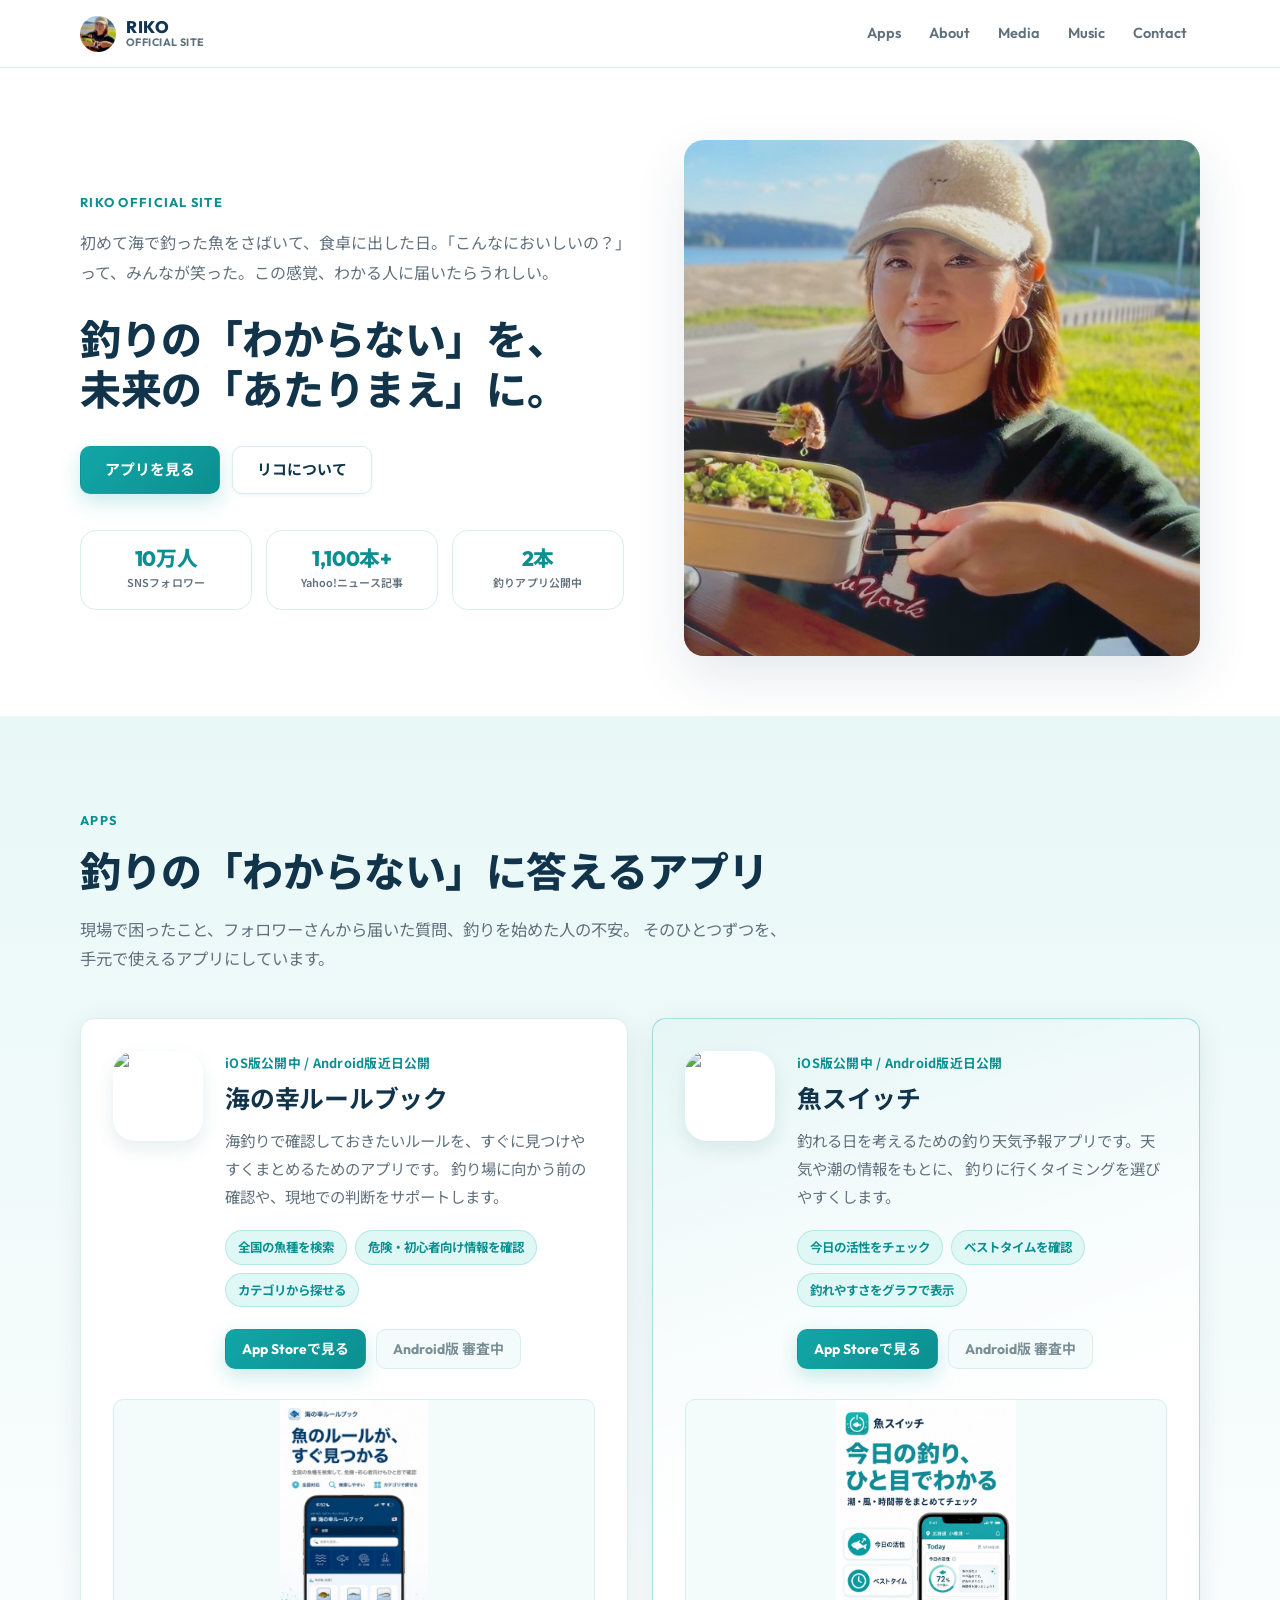
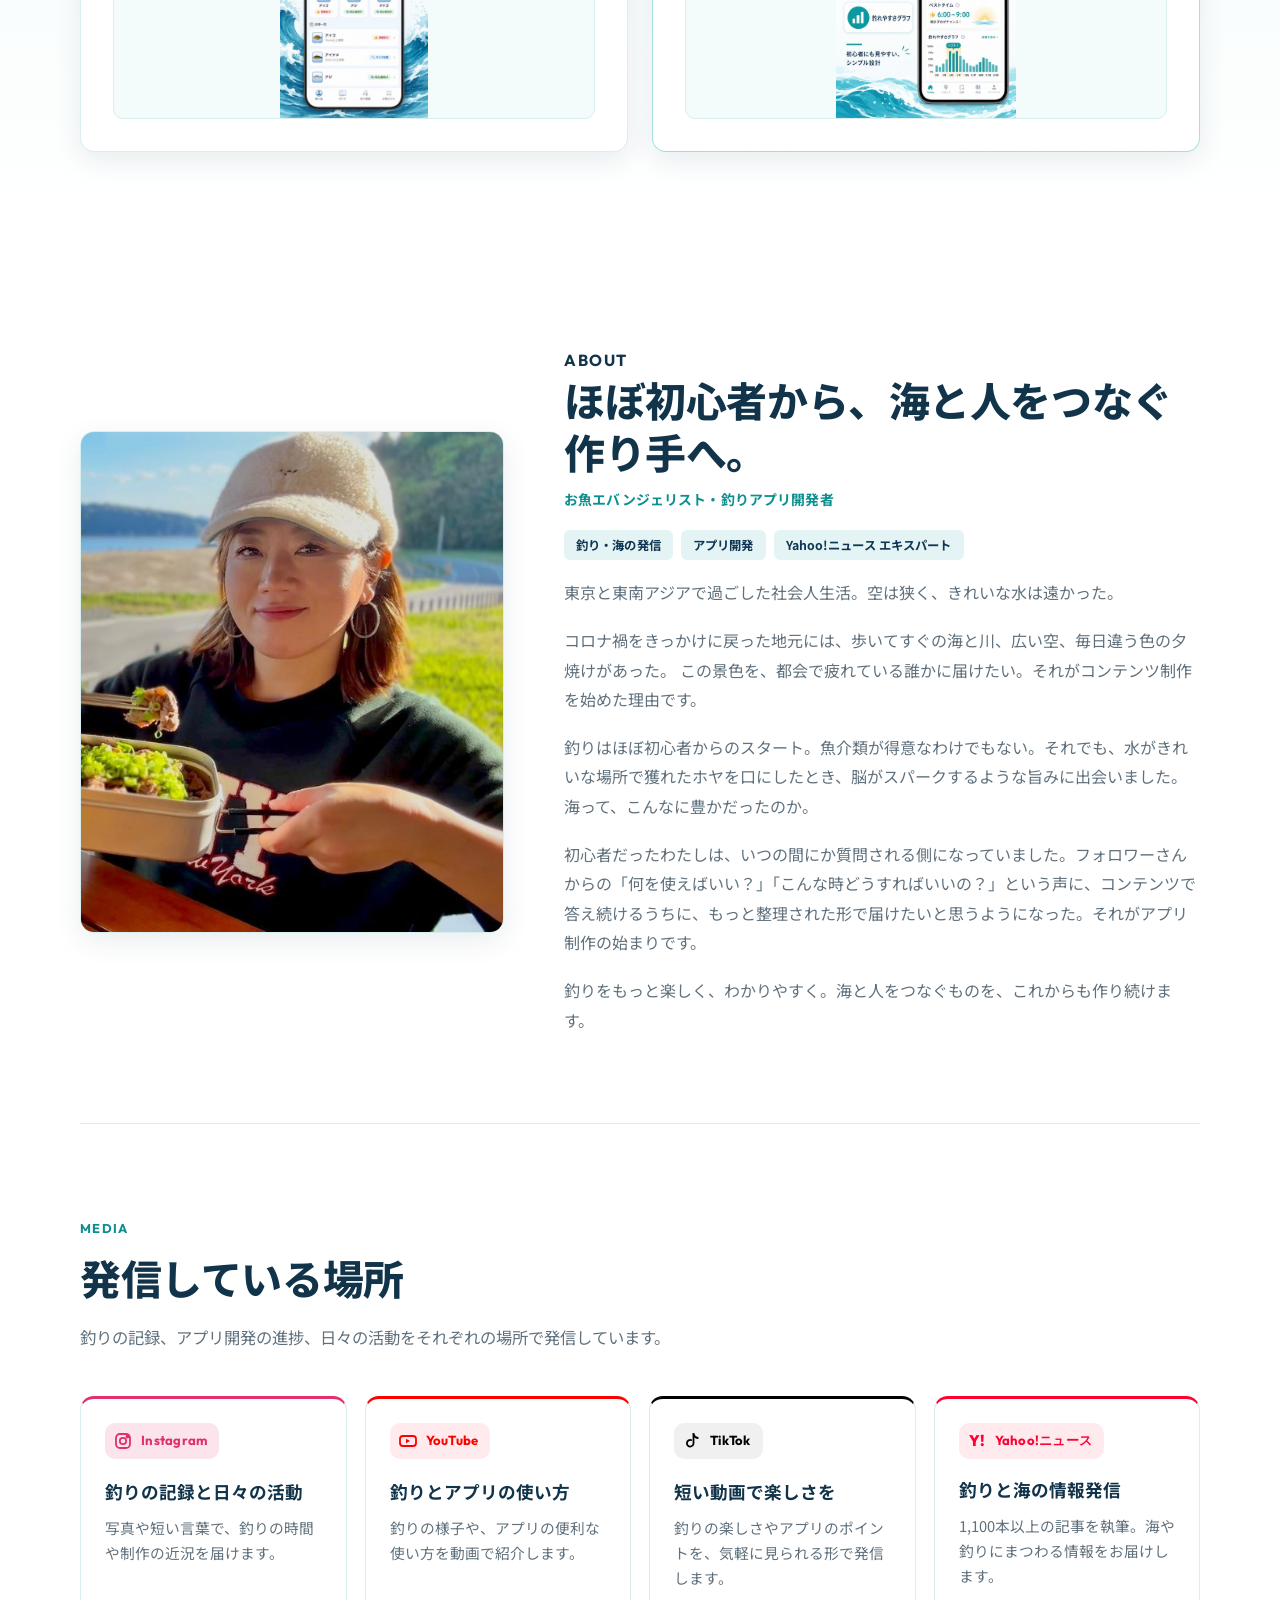
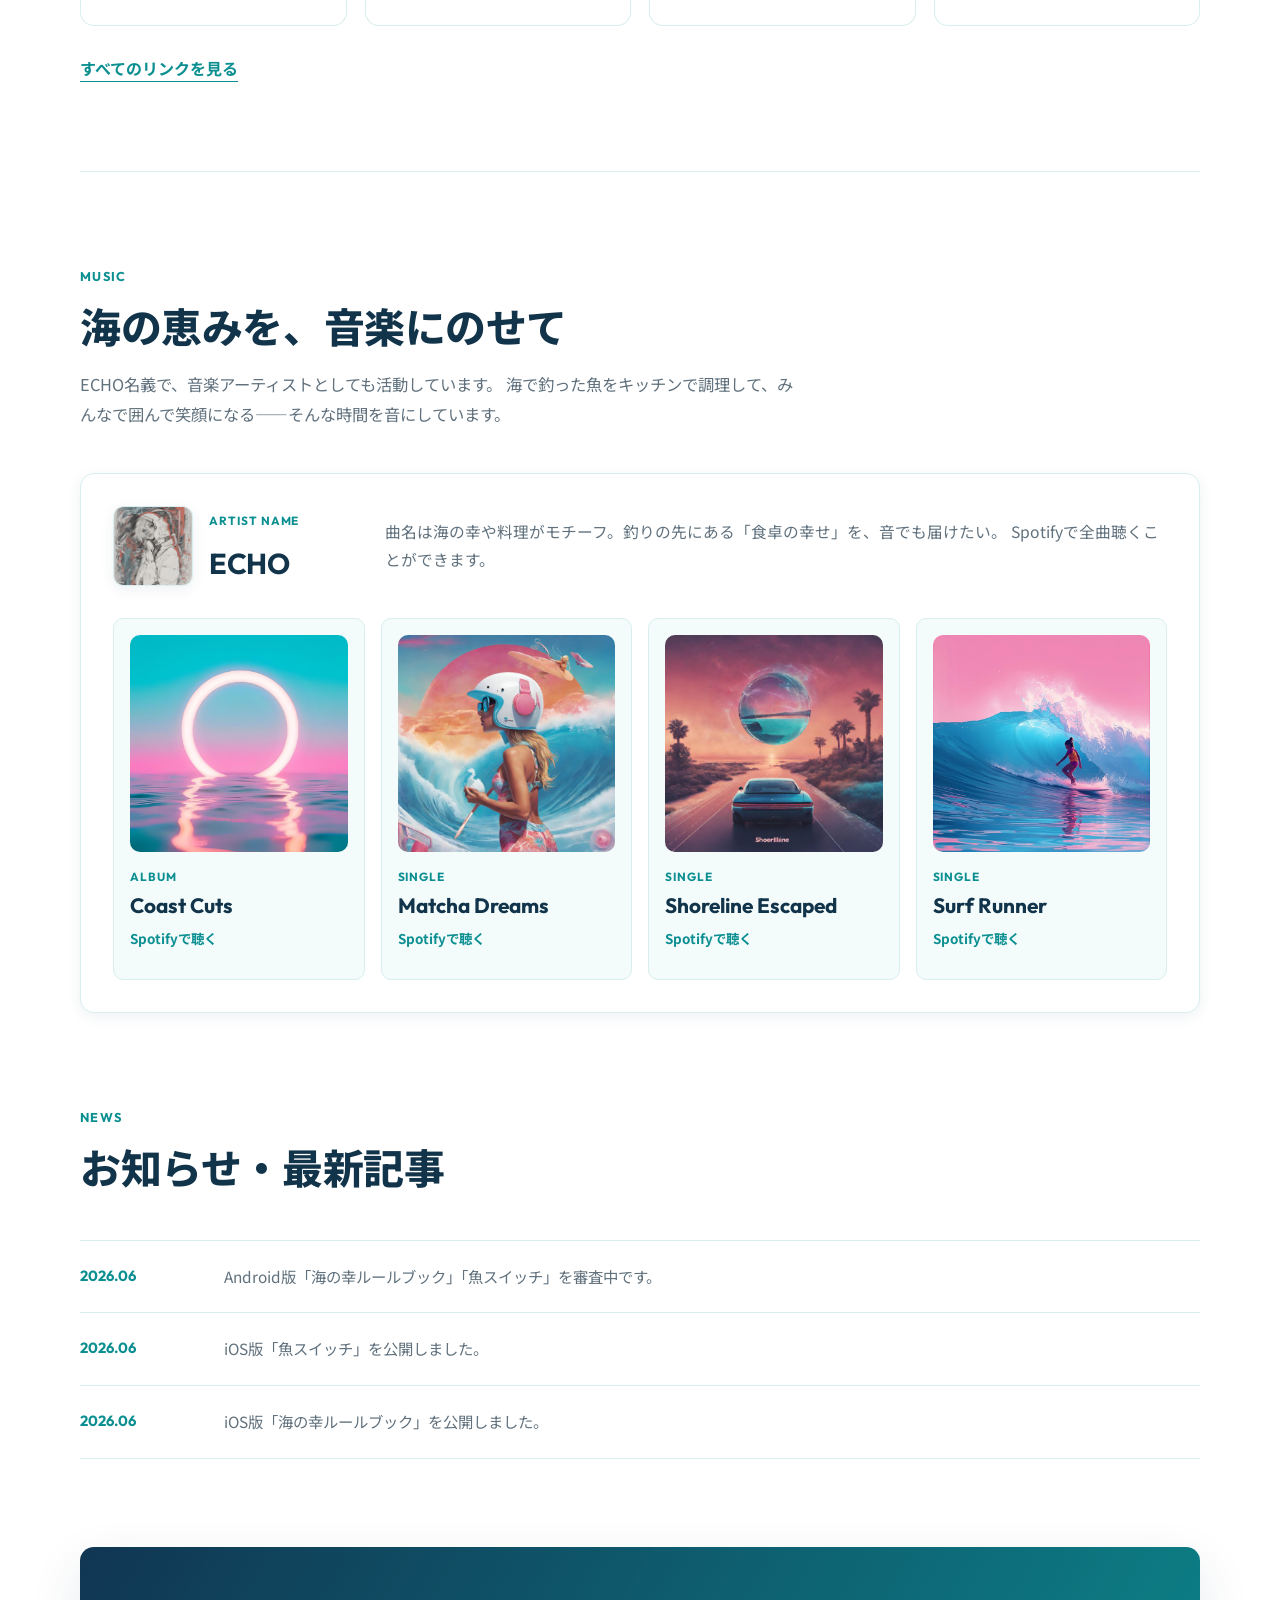
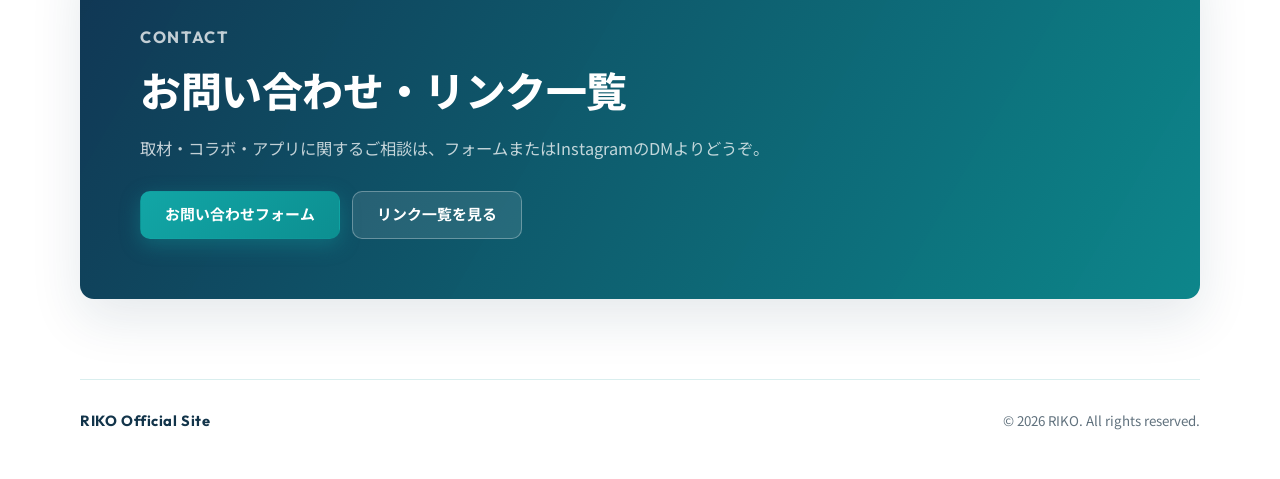
==== index.html @ 0a6cde17 "Use mobile-break class for Yahoo News label line break" ====
<!doctype html>
<html lang="ja">
  <head>
    <meta charset="utf-8" />
    <meta name="viewport" content="width=device-width, initial-scale=1" />
    <title>リコ｜お魚エバンジェリスト・釣りアプリ開発者（海の幸ルールブック / 魚スイッチ）</title>
    <meta
      name="description"
      content="リコの公式サイト。釣りとアプリ開発を軸に、海の幸ルールブック、魚スイッチなど現在の活動と作品をまとめています。"
    />
    <link rel="canonical" href="https://erikokonno.github.io/" />
    <meta property="og:title" content="リコ｜お魚エバンジェリスト・釣りアプリ開発者" />
    <meta
      property="og:description"
      content="釣りの「わからない」を、未来の「あたりまえ」に。海と人をつなぐものを作り続けるリコの公式サイト。"
    />
    <meta property="og:type" content="website" />
    <meta property="og:url" content="https://erikokonno.github.io/" />
    <meta property="og:locale" content="ja_JP" />
    <meta property="og:image" content="https://erikokonno.github.io/assets/og-cover.jpg" />
    <meta property="og:image:width" content="1200" />
    <meta property="og:image:height" content="630" />
    <meta name="twitter:card" content="summary_large_image" />
    <link rel="stylesheet" href="./styles.css?v=20260620l" />
    <style>
      .brand-mark {
        overflow: hidden;
        color: transparent;
        background: #ffffff;
      }
      .brand-mark img,
      .app-icon img,
      .portrait-card img {
        width: 100%;
        height: 100%;
        object-fit: cover;
      }
      .app-icon {
        overflow: hidden;
        background: #ffffff;
        box-shadow: 0 8px 18px rgba(21, 87, 97, 0.1);
      }
      .portrait-card {
        display: block;
      }
      .portrait-card img {
        min-height: 500px;
      }
      .media-card-link {
        display: block;
        height: 100%;
      }
    </style>
    <link rel="preconnect" href="https://fonts.googleapis.com" />
    <link rel="preconnect" href="https://fonts.gstatic.com" crossorigin />
    <link
      href="https://fonts.googleapis.com/css2?family=Noto+Sans+JP:wght@400;500;700&family=Outfit:wght@500;600;700;800&display=swap"
      rel="stylesheet"
    />
  </head>
  <body>
    <header class="site-header">
      <a class="brand" href="#top" aria-label="RIKO Official Site">
        <span class="brand-mark"><img src="./assets/riko-profile.svg" alt="" /></span>
        <span class="brand-text">
          <span class="brand-name">RIKO</span>
          <span class="brand-subtitle">Official Site</span>
        </span>
      </a>
      <nav class="site-nav" aria-label="メインナビゲーション">
        <a href="#apps">Apps</a>
        <a href="#about">About</a>
        <a href="#media">Media</a>
        <a href="#music">Music</a>
        <a href="./contact.html">Contact</a>
      </nav>
      <details class="mobile-nav">
        <summary aria-label="メニューを開く">
          <span></span>
          <span></span>
          <span></span>
        </summary>
        <div class="mobile-nav-panel">
          <a href="#apps">Apps</a>
          <a href="#about">About</a>
          <a href="#media">Media</a>
          <a href="#music">Music</a>
          <a href="./contact.html">Contact</a>
        </div>
      </details>
    </header>

    <main id="top">
      <section class="hero" aria-labelledby="hero-title">
        <div class="hero-copy">
          <p class="eyebrow">RIKO OFFICIAL SITE</p>
          <p class="hero-lead">
            初めて海で釣った魚をさばいて、食卓に出した日。「こんなにおいしいの？」って、みんなが笑った。この感覚、わかる人に届いたらうれしい。
          </p>
          <h1 id="hero-title">
            釣りの<br class="mobile-break" />「わからない」を、<br />
            未来の<br class="mobile-break" />「あたりまえ」に。
          </h1>
          <div class="hero-actions">
            <a class="button primary" href="#apps">アプリを見る</a>
            <a class="button secondary" href="#about">リコについて</a>
          </div>
          <div class="proof-strip" aria-label="リコの活動実績">
            <div>
              <strong>10万人</strong>
              <span>SNSフォロワー</span>
            </div>
            <div>
              <strong>1,100本+</strong>
              <span>Yahoo!ニュース<br class="mobile-break" />記事</span>
            </div>
            <div>
              <strong>2本</strong>
              <span>釣りアプリ公開中</span>
            </div>
          </div>
        </div>
        <div class="hero-visual" aria-label="リコのプロフィール写真">
          <img src="./assets/riko-photo.jpg?v=20260620" alt="リコのプロフィール写真" />
        </div>
      </section>

      <section class="section apps-section" id="apps" aria-labelledby="apps-title">
        <div class="section-heading" data-animate>
          <p class="eyebrow">Apps</p>
          <h2 id="apps-title">釣りの「わからない」に答えるアプリ</h2>
          <p>
            現場で困ったこと、フォロワーさんから届いた質問、釣りを始めた人の不安。
            そのひとつずつを、手元で使えるアプリにしています。
          </p>
        </div>
        <div class="app-list">
          <article class="app-card" data-animate data-animate-delay="1">
            <div class="app-icon">
              <img src="https://is1-ssl.mzstatic.com/image/thumb/Purple211/v4/40/3a/3b/403a3be0-250e-89c3-1d0c-adda2c46176a/AppIcon-0-0-1x_U007epad-0-1-85-220.png/512x512bb.jpg" alt="海の幸ルールブックのアプリアイコン" />
            </div>
            <div class="app-content">
              <p class="app-status">iOS版公開中 / Android版近日公開</p>
              <h3>海の幸ルールブック</h3>
              <p>
                海釣りで確認しておきたいルールを、すぐに見つけやすくまとめるためのアプリです。
                釣り場に向かう前の確認や、現地での判断をサポートします。
              </p>
              <ul class="app-points" aria-label="海の幸ルールブックの特徴">
                <li>全国の魚種を検索</li>
                <li>危険・初心者向け情報を確認</li>
                <li>カテゴリから探せる</li>
              </ul>
              <div class="app-actions">
                <a
                  class="button primary compact"
                  href="https://apps.apple.com/jp/app/%E6%B5%B7%E3%81%AE%E5%B9%B8%E3%83%AB%E3%83%BC%E3%83%AB%E3%83%96%E3%83%83%E3%82%AF/id6769605786"
                  target="_blank"
                  rel="noreferrer"
                >
                  App Storeで見る
                </a>
                <span class="button disabled compact" aria-disabled="true">Android版 審査中</span>
              </div>
            </div>
            <div class="app-screenshot">
              <img src="./assets/screenshot-umino-rulebook.jpg?v=20260617" alt="海の幸ルールブックのスクリーンショット" />
            </div>
          </article>

          <article class="app-card featured" data-animate data-animate-delay="2">
            <div class="app-icon">
              <img src="https://is1-ssl.mzstatic.com/image/thumb/Purple221/v4/52/cb/9b/52cb9ba3-8980-eab6-a7ed-bd5c56d38893/AppIcon-0-0-1x_U007ephone-0-1-85-220.png/512x512bb.jpg" alt="魚スイッチのアプリアイコン" />
            </div>
            <div class="app-content">
              <p class="app-status">iOS版公開中 / Android版近日公開</p>
              <h3>魚スイッチ</h3>
              <p>
                釣れる日を考えるための釣り天気予報アプリです。天気や潮の情報をもとに、
                釣りに行くタイミングを選びやすくします。
              </p>
              <ul class="app-points" aria-label="魚スイッチの特徴">
                <li>今日の活性をチェック</li>
                <li>ベストタイムを確認</li>
                <li>釣れやすさをグラフで表示</li>
              </ul>
              <div class="app-actions">
                <a
                  class="button primary compact"
                  href="https://apps.apple.com/jp/app/%E9%AD%9A%E3%82%B9%E3%82%A4%E3%83%83%E3%83%81/id6776638654"
                  target="_blank"
                  rel="noreferrer"
                >
                  App Storeで見る
                </a>
                <span class="button disabled compact" aria-disabled="true">Android版 審査中</span>
              </div>
            </div>
            <div class="app-screenshot">
              <img src="./assets/screenshot-sakana.jpg" alt="魚スイッチのスクリーンショット" />
            </div>
          </article>
        </div>
      </section>

      <section class="section about-section" id="about" aria-labelledby="about-title">
        <div class="portrait-card" aria-label="リコのプロフィール画像" data-animate>
          <img src="./assets/riko-photo.jpg" alt="海辺でお弁当を食べるリコ" />
        </div>
        <div class="about-copy" data-animate data-animate-delay="1">
          <p class="eyebrow">About</p>
          <h2 id="about-title">ほぼ初心者から、海と人をつなぐ作り手へ。</h2>
          <p class="about-role">お魚エバンジェリスト・釣りアプリ開発者</p>
          <div class="about-facts" aria-label="リコの活動概要">
            <span>釣り・海の発信</span>
            <span>アプリ開発</span>
            <span>Yahoo!ニュース エキスパート</span>
          </div>
          <p>
            東京と東南アジアで過ごした社会人生活。空は狭く、きれいな水は遠かった。
          </p>
          <p>
            コロナ禍をきっかけに戻った地元には、歩いてすぐの海と川、広い空、毎日違う色の夕焼けがあった。
            この景色を、都会で疲れている誰かに届けたい。それがコンテンツ制作を始めた理由です。
          </p>
          <p>
            釣りはほぼ初心者からのスタート。魚介類が得意なわけでもない。それでも、水がきれいな場所で獲れたホヤを口にしたとき、脳がスパークするような旨みに出会いました。海って、こんなに豊かだったのか。
          </p>
          <p>
            初心者だったわたしは、いつの間にか質問される側になっていました。フォロワーさんからの「何を使えばいい？」「こんな時どうすればいいの？」という声に、コンテンツで答え続けるうちに、もっと整理された形で届けたいと思うようになった。それがアプリ制作の始まりです。
          </p>
          <p>
            釣りをもっと楽しく、わかりやすく。海と人をつなぐものを、これからも作り続けます。
          </p>
        </div>
      </section>

      <section class="section media-section" id="media" aria-labelledby="media-title">
        <div class="section-heading" data-animate>
          <p class="eyebrow">Media</p>
          <h2 id="media-title">発信している場所</h2>
          <p>
            釣りの記録、アプリ開発の進捗、日々の活動をそれぞれの場所で発信しています。
          </p>
        </div>
        <div class="media-grid">
          <article class="media-card media-instagram" data-animate data-animate-delay="1">
            <a class="media-card-link" href="https://www.instagram.com/tsuriichi_fish/" target="_blank" rel="noreferrer">
              <span class="media-header">
                <span class="media-brand-icon" aria-hidden="true">
                  <svg viewBox="0 0 24 24" focusable="false">
                    <rect x="5" y="5" width="14" height="14" rx="4"></rect>
                    <circle cx="12" cy="12" r="3.2"></circle>
                    <circle cx="16.5" cy="7.5" r="1"></circle>
                  </svg>
                </span>
                <span class="media-label">Instagram</span>
              </span>
              <h3>釣りの記録と日々の活動</h3>
              <p>写真や短い言葉で、釣りの時間や制作の近況を届けます。</p>
            </a>
          </article>
          <article class="media-card media-youtube" data-animate data-animate-delay="2">
            <a class="media-card-link" href="https://www.youtube.com/channel/UCAy8LatuOYNQ7lV4HicoQ_Q" target="_blank" rel="noreferrer">
              <span class="media-header">
                <span class="media-brand-icon youtube-icon" aria-hidden="true">
                  <svg viewBox="0 0 24 24" focusable="false">
                    <rect x="4" y="7" width="16" height="10" rx="3"></rect>
                    <path d="M10 9.8v4.4l4-2.2z"></path>
                  </svg>
                </span>
                <span class="media-label">YouTube</span>
              </span>
              <h3>釣りとアプリの使い方</h3>
              <p>釣りの様子や、アプリの便利な使い方を動画で紹介します。</p>
            </a>
          </article>
          <article class="media-card media-tiktok" data-animate data-animate-delay="3">
            <a class="media-card-link" href="https://www.tiktok.com/@tsuriichi" target="_blank" rel="noreferrer">
              <span class="media-header">
                <span class="media-brand-icon" aria-hidden="true">
                  <svg viewBox="0 0 24 24" focusable="false">
                    <path d="M13.5 5v9.2a3.3 3.3 0 1 1-2.3-3.1"></path>
                    <path d="M13.5 5c.5 2.4 2 3.7 4.3 4"></path>
                  </svg>
                </span>
                <span class="media-label">TikTok</span>
              </span>
              <h3>短い動画で楽しさを</h3>
              <p>釣りの楽しさやアプリのポイントを、気軽に見られる形で発信します。</p>
            </a>
          </article>
          <article class="media-card media-yahoo" data-animate data-animate-delay="4">
            <a class="media-card-link" href="https://news.yahoo.co.jp/expert/creators/riko" target="_blank" rel="noreferrer">
              <span class="media-header">
                <span class="media-brand-icon yahoo-icon" aria-hidden="true">Y!</span>
                <span class="media-label">Yahoo!ニュース</span>
              </span>
              <h3>釣りと海の情報発信</h3>
              <p>1,100本以上の記事を執筆。海や釣りにまつわる情報をお届けします。</p>
            </a>
          </article>
        </div>
        <div class="media-link-row">
          <a class="text-link" href="https://lit.link/tsuriichi" target="_blank" rel="noreferrer">
            すべてのリンクを見る
          </a>
        </div>
      </section>

      <section class="section music-section" id="music" aria-labelledby="music-title">
        <div class="section-heading" data-animate>
          <p class="eyebrow">Music</p>
          <h2 id="music-title">海の恵みを、音楽にのせて</h2>
          <p>
            ECHO名義で、音楽アーティストとしても活動しています。
            海で釣った魚をキッチンで調理して、みんなで囲んで笑顔になる——そんな時間を音にしています。
          </p>
        </div>
        <div class="music-panel" data-animate>
          <div class="music-artist">
            <img src="./assets/echo-artist-icon.jpg?v=20260618" alt="ECHOのアーティストアイコン" />
            <span class="music-label">Artist Name</span>
            <h3>ECHO</h3>
          </div>
          <p>
            曲名は海の幸や料理がモチーフ。釣りの先にある「食卓の幸せ」を、音でも届けたい。
            Spotifyで全曲聴くことができます。
          </p>
          <div class="music-release-grid">
            <a
              class="album-card"
              href="https://open.spotify.com/intl-ja/album/5NXP2yYs41GTtOT3pH9pxY"
              target="_blank"
              rel="noreferrer"
            >
              <img src="./assets/echo-coast-cuts-cover.jpg?v=20260618" alt="ECHOのアルバム Coast Cuts のカバー" />
              <div>
                <span class="music-label">Album</span>
                <h4>Coast Cuts</h4>
                <p>Spotifyで聴く</p>
              </div>
            </a>
            <a
              class="album-card"
              href="https://open.spotify.com/intl-ja/album/5m2oPOYBpDko3sYJB3KzlP"
              target="_blank"
              rel="noreferrer"
            >
              <img src="./assets/echo-matcha-dreams-cover.jpg?v=20260618" alt="ECHOのシングル Matcha Dreams のカバー" />
              <div>
                <span class="music-label">Single</span>
                <h4>Matcha Dreams</h4>
                <p>Spotifyで聴く</p>
              </div>
            </a>
            <a
              class="album-card"
              href="https://open.spotify.com/intl-ja/album/0Czc8skakAeax91rjOyiQM"
              target="_blank"
              rel="noreferrer"
            >
              <img src="./assets/echo-shoreline-escaped-cover.jpg?v=20260618" alt="ECHOのシングル Shoreline Escaped のカバー" />
              <div>
                <span class="music-label">Single</span>
                <h4>Shoreline Escaped</h4>
                <p>Spotifyで聴く</p>
              </div>
            </a>
            <a
              class="album-card"
              href="https://open.spotify.com/intl-ja/album/52cJ0WSGPxiLf5hX49ZBUx"
              target="_blank"
              rel="noreferrer"
            >
              <img src="./assets/echo-surf-runner-cover.jpg?v=20260618" alt="ECHOのシングル Surf Runner のカバー" />
              <div>
                <span class="music-label">Single</span>
                <h4>Surf Runner</h4>
                <p>Spotifyで聴く</p>
              </div>
            </a>
          </div>
        </div>
      </section>

      <section class="section news-section" aria-labelledby="news-title">
        <div class="section-heading" data-animate>
          <p class="eyebrow">News</p>
          <h2 id="news-title">お知らせ・最新記事</h2>
        </div>
        <div class="news-list" data-animate>
          <article>
            <time datetime="2026-06">2026.06</time>
            <p>Android版「海の幸ルールブック」「魚スイッチ」を審査中です。</p>
          </article>
          <article>
            <time datetime="2026-06">2026.06</time>
            <p>iOS版「魚スイッチ」を公開しました。</p>
          </article>
          <article>
            <time datetime="2026-06">2026.06</time>
            <p>iOS版「海の幸ルールブック」を公開しました。</p>
          </article>
        </div>
      </section>

      <section class="contact-section" id="contact" aria-labelledby="contact-title" data-animate>
        <p class="eyebrow">Contact</p>
        <h2 id="contact-title">お問い合わせ・リンク一覧</h2>
        <p>
          取材・コラボ・アプリに関するご相談は、フォームまたはInstagramのDMよりどうぞ。
        </p>
        <div class="contact-actions">
          <a class="button primary" href="./contact.html">
            お問い合わせフォーム
          </a>
          <a class="button secondary" href="https://lit.link/tsuriichi" target="_blank" rel="noreferrer">
            リンク一覧を見る
          </a>
        </div>
      </section>
    </main>

    <footer class="site-footer">
      <p>RIKO Official Site</p>
      <small>&copy; 2026 RIKO. All rights reserved.</small>
    </footer>

    <script>
      // Scroll animation — IntersectionObserver
      (function () {
        if (!('IntersectionObserver' in window)) return;
        var io = new IntersectionObserver(function (entries) {
          entries.forEach(function (entry) {
            if (entry.isIntersecting) {
              entry.target.classList.add('is-visible');
              io.unobserve(entry.target);
            }
          });
        }, { threshold: 0.1, rootMargin: '0px 0px -40px 0px' });

        document.querySelectorAll('[data-animate]').forEach(function (el) {
          io.observe(el);
        });
      })();

      // Close mobile nav when link is clicked
      document.querySelectorAll('.mobile-nav-panel a').forEach(function (link) {
        link.addEventListener('click', function () {
          var details = link.closest('details');
          if (details) details.removeAttribute('open');
        });
      });
    </script>
  </body>
</html>
---- styles.css ----
/* ============================================================
   RIKO Official Site — Design System
   ============================================================ */

/* === DESIGN TOKENS === */
:root {
  color-scheme: light;

  /* Core palette */
  --ink: #12344a;
  --ink-mid: #1e4060;
  --muted: #60717d;
  --line: #d9eeee;
  --paper: #ffffff;
  --wash: #f3fbfb;
  --pale: #e4f4f5;

  /* Brand colors — original teal */
  --aqua: #12a6a6;
  --aqua-dark: #0c8f91;
  --aqua-glow: rgba(18, 166, 166, 0.18);
  --mint: #dff8f6;

  /* Warm accent — status dot only */
  --sun: #ff8a1c;
  --sun-light: #fff8f0;

  /* Deep */
  --navy: #103653;
  --navy-2: #0d3658;

  /* Radii */
  --r-xs: 6px;
  --r-sm: 10px;
  --r: 14px;
  --r-lg: 20px;
  --r-full: 9999px;

  /* Shadows */
  --shadow-xs: 0 1px 4px rgba(16, 54, 83, 0.06);
  --shadow-sm: 0 4px 14px rgba(16, 54, 83, 0.07);
  --shadow-md: 0 8px 28px rgba(16, 54, 83, 0.09);
  --shadow-lg: 0 20px 52px rgba(16, 54, 83, 0.11);

  /* Transition */
  --ease: cubic-bezier(0.4, 0, 0.2, 1);
  --t: 200ms var(--ease);
}

/* === RESET === */
*, *::before, *::after { box-sizing: border-box; }

html { scroll-behavior: smooth; }

body {
  margin: 0;
  color: var(--ink);
  background: var(--paper);
  font-family: "Noto Sans JP", system-ui, -apple-system, BlinkMacSystemFont, sans-serif;
  line-height: 1.8;
  -webkit-font-smoothing: antialiased;
}

a { color: inherit; text-decoration: none; }
img { display: block; max-width: 100%; }

h1, h2, h3, h4 {
  margin: 0;
  line-height: 1.28;
  letter-spacing: 0;
  overflow-wrap: anywhere;
}

p { overflow-wrap: anywhere; }
main#top { scroll-margin-top: 72px; }

/* === SITE HEADER === */
.site-header {
  position: sticky;
  top: 0;
  z-index: 20;
  display: flex;
  align-items: center;
  justify-content: space-between;
  gap: 24px;
  width: 100%;
  padding: 0 max(24px, calc((100vw - 1120px) / 2));
  height: 68px;
  background: rgba(255, 255, 255, 0.88);
  backdrop-filter: blur(20px) saturate(180%);
  -webkit-backdrop-filter: blur(20px) saturate(180%);
  border-bottom: 1px solid var(--line);
}

/* === BRAND === */
.brand { display: flex; align-items: center; gap: 10px; font-family: "Outfit", sans-serif; font-weight: 700; }
.brand-text { display: flex; flex-direction: column; gap: 1px; line-height: 1.1; }
.brand-name { font-family: "Outfit", sans-serif; font-size: 1.05rem; font-weight: 800; letter-spacing: 0.03em; color: var(--navy); }
.brand-subtitle { color: var(--muted); font-size: 0.67rem; font-weight: 700; letter-spacing: 0.04em; text-transform: uppercase; }

.brand-mark {
  display: grid;
  place-items: center;
  width: 36px;
  height: 36px;
  border-radius: 50%;
  overflow: hidden;
  color: transparent;
  background: linear-gradient(135deg, var(--aqua), var(--navy));
}

.brand-mark img, .app-icon img, .portrait-card img { width: 100%; height: 100%; object-fit: cover; }

/* === NAVIGATION === */
.site-nav { display: flex; align-items: center; gap: 2px; }
.mobile-nav { display: none; }

.site-nav a {
  padding: 7px 13px;
  border-radius: var(--r-sm);
  color: var(--muted);
  font-family: "Outfit", sans-serif;
  font-size: 0.91rem;
  font-weight: 600;
  transition: color var(--t), background var(--t);
}

.site-nav a:hover, .site-nav a:focus-visible { color: var(--ink); background: var(--wash); }

/* === HERO === */
.hero {
  display: grid;
  grid-template-columns: minmax(0, 1fr) minmax(400px, 0.95fr);
  gap: 60px;
  align-items: center;
  width: min(1120px, calc(100% - 48px));
  margin: 0 auto;
  padding: 72px 0 60px;
}

.eyebrow {
  display: inline-flex;
  align-items: center;
  gap: 8px;
  margin: 0 0 14px;
  color: var(--aqua-dark);
  font-family: "Outfit", "Noto Sans JP", sans-serif;
  font-size: 0.8rem;
  font-weight: 700;
  letter-spacing: 0.1em;
  text-transform: uppercase;
}

h1 {
  max-width: 760px;
  font-family: "Outfit", "Noto Sans JP", sans-serif;
  font-size: clamp(2rem, 3.2vw, 2.7rem);
  font-weight: 800;
  line-height: 1.22;
  letter-spacing: -0.01em;
  color: var(--ink);
}

.mobile-break { display: none; }

.hero-kicker {
  margin: 0 0 18px;
  color: var(--ink-mid);
  font-family: "Outfit", "Noto Sans JP", sans-serif;
  font-size: 0.98rem;
  font-weight: 700;
}

.hero-lead { max-width: 600px; margin: 0 0 28px; color: var(--muted); font-size: 1rem; line-height: 1.85; }
.hero-actions { display: flex; align-items: center; flex-wrap: wrap; gap: 12px; margin-top: 30px; }

/* === BUTTONS === */
.button {
  display: inline-flex;
  align-items: center;
  justify-content: center;
  min-height: 48px;
  padding: 0 24px;
  border: 1.5px solid transparent;
  border-radius: var(--r-sm);
  font-family: "Outfit", "Noto Sans JP", sans-serif;
  font-size: 0.93rem;
  font-weight: 700;
  line-height: 1.2;
  transition: transform var(--t), box-shadow var(--t), background var(--t), border-color var(--t);
  cursor: pointer;
}

.button:hover, .button:focus-visible { transform: translateY(-2px); }

.button.primary {
  color: #fff;
  background: linear-gradient(135deg, var(--aqua) 0%, var(--aqua-dark) 100%);
  box-shadow: 0 8px 20px rgba(18, 166, 166, 0.22);
}

.button.primary:hover, .button.primary:focus-visible {
  background: linear-gradient(135deg, var(--aqua-dark) 0%, var(--navy) 100%);
  box-shadow: 0 12px 28px rgba(18, 166, 166, 0.28);
}

.button.secondary {
  color: var(--ink);
  border-color: var(--line);
  background: var(--paper);
  box-shadow: var(--shadow-xs);
}

.button.secondary:hover, .button.secondary:focus-visible { border-color: var(--aqua); box-shadow: var(--shadow-sm); }

.button.disabled {
  color: #7a8e96;
  border-color: var(--line);
  background: var(--wash);
  cursor: default;
  pointer-events: none;
}

.button.compact { min-height: 40px; padding: 0 16px; font-size: 0.87rem; }

/* === HERO VISUAL === */
.hero-visual {
  position: relative;
  overflow: hidden;
  min-height: 460px;
  border-radius: var(--r-lg);
  box-shadow: var(--shadow-lg);
  isolation: isolate;
}

.hero-visual::after {
  position: absolute;
  inset: 0;
  content: "";
  background: linear-gradient(180deg, transparent 55%, rgba(16, 54, 83, 0.22)), linear-gradient(90deg, rgba(255,255,255,0.15), transparent);
  z-index: 1;
}

.hero-visual img { width: 100%; height: 100%; min-height: 460px; object-fit: cover; }
.portrait-card { display: block; }
.portrait-card img { min-height: 500px; }
.media-card-link { display: block; height: 100%; }
.app-icon { overflow: hidden; background: #fff; box-shadow: var(--shadow-sm); }

/* === PROOF STRIP === */
.proof-strip {
  display: grid;
  grid-template-columns: repeat(3, 1fr);
  gap: 14px;
  width: 100%;
  margin: 36px 0 0;
}

.proof-strip div {
  padding: 16px 12px;
  border: 1px solid var(--line);
  border-radius: 16px;
  background: var(--paper);
  text-align: center;
  transition: background var(--t);
}
.proof-strip div:hover { background: var(--wash); }

.proof-strip strong {
  display: block;
  color: var(--aqua-dark);
  font-family: "Outfit", "Noto Sans JP", sans-serif;
  font-size: 1.3rem;
  font-weight: 800;
  line-height: 1.1;
  letter-spacing: -0.02em;
}

.proof-strip span { display: block; margin-top: 4px; color: var(--muted); font-size: 0.68rem; font-weight: 600; letter-spacing: 0.01em; }

/* === SECTIONS === */
.section { width: min(1120px, calc(100% - 48px)); margin: 0 auto; padding: 88px 0; }
.section-heading { max-width: 720px; margin-bottom: 44px; }

.section-heading h2, .about-copy h2, .contact-section h2 {
  font-family: "Outfit", "Noto Sans JP", sans-serif;
  font-size: clamp(1.9rem, 3.2vw, 2.7rem);
  font-weight: 800;
  letter-spacing: -0.01em;
  color: var(--ink);
}

.section-heading p:not(.eyebrow) { margin: 16px 0 0; color: var(--muted); font-size: 1.02rem; line-height: 1.8; }


/* === APPS SECTION === */
.apps-section {
  width: 100%;
  max-width: none;
  padding: 88px max(24px, calc((100vw - 1120px) / 2));
  background: linear-gradient(180deg, #e8f8f7 0%, var(--wash) 50%, var(--paper) 100%);
}

.app-list { display: grid; grid-template-columns: repeat(2, minmax(0, 1fr)); gap: 24px; }

.app-card {
  display: grid;
  grid-template-columns: 90px minmax(0, 1fr);
  gap: 22px;
  padding: 32px;
  border: 1px solid var(--line);
  border-radius: var(--r);
  background: var(--paper);
  box-shadow: var(--shadow-md);
  transition: transform var(--t), box-shadow var(--t);
}

.app-card:hover { transform: translateY(-3px); box-shadow: var(--shadow-lg); }

.app-card.featured {
  border-color: rgba(18, 166, 166, 0.36);
  background: linear-gradient(160deg, rgba(18, 166, 166, 0.04), var(--paper) 60%);
}

.app-icon { display: grid; place-items: center; width: 90px; height: 90px; border-radius: 22px; color: #fff; }
.shell-icon { background: linear-gradient(145deg, var(--aqua), var(--navy)); }
.fish-icon { background: linear-gradient(145deg, var(--aqua), var(--aqua-dark) 58%, var(--navy)); }
.app-status { margin: 0 0 8px; color: var(--aqua-dark); font-size: 0.8rem; font-weight: 700; letter-spacing: 0.02em; }
.app-card h3 { font-size: 1.55rem; color: var(--ink); letter-spacing: -0.01em; }
.app-card p:not(.app-status) { margin: 14px 0 0; color: var(--muted); font-size: 0.96rem; }

.app-points { display: flex; flex-wrap: wrap; gap: 8px; margin: 20px 0 0; padding: 0; list-style: none; }

.app-points li {
  padding: 5px 12px;
  border: 1.5px solid rgba(18, 166, 166, 0.2);
  border-radius: var(--r-full);
  color: var(--aqua-dark);
  background: var(--mint);
  font-size: 0.78rem;
  font-weight: 700;
}

.app-actions { display: flex; align-items: center; flex-wrap: wrap; gap: 10px; margin-top: 22px; }

.app-screenshot {
  grid-column: 1 / -1;
  margin-top: 8px;
  border-radius: var(--r-sm);
  overflow: hidden;
  border: 1px solid var(--line);
  max-height: 320px;
  display: flex;
  align-items: flex-start;
  justify-content: center;
  background: var(--wash);
}

.app-screenshot img { width: auto; max-width: 100%; max-height: 320px; object-fit: contain; object-position: top; }

/* === ABOUT SECTION === */
.about-section { display: grid; grid-template-columns: 0.8fr 1.2fr; gap: 60px; align-items: center; }

.portrait-card {
  overflow: hidden;
  display: grid;
  min-height: 500px;
  place-items: center;
  border-radius: var(--r);
  background: linear-gradient(135deg, rgba(18, 166, 166, 0.1), rgba(255, 138, 28, 0.12)), #f5fbfb;
  border: 1px solid var(--line);
  box-shadow: var(--shadow-md);
}

.about-role { display: inline-block; color: var(--aqua-dark) !important; font-size: 0.87rem !important; font-weight: 700; margin: 6px 0 0 !important; letter-spacing: 0.01em; }
.about-copy p { margin: 18px 0 0; font-size: 1rem; color: var(--muted); line-height: 1.85; }
.about-copy p:first-of-type { color: var(--ink); }
.about-facts { display: flex; flex-wrap: wrap; gap: 8px; margin: 18px 0 10px; }
.about-facts span { display: inline-flex; align-items: center; min-height: 30px; padding: 0 12px; border-radius: var(--r-xs); color: var(--navy); background: var(--pale); font-size: 0.77rem; font-weight: 700; letter-spacing: 0.01em; }


/* === MEDIA SECTION === */
.media-section { border-top: 1px solid var(--line); }
.media-grid { display: grid; grid-template-columns: repeat(4, 1fr); gap: 18px; }

.media-card {
  --card-accent: var(--aqua);
  --card-accent-light: var(--mint);
  min-height: 230px;
  padding: 24px;
  border: 1px solid var(--line);
  border-top: 3px solid var(--card-accent);
  border-radius: var(--r);
  background: var(--paper);
  transition: transform var(--t), box-shadow var(--t), border-color var(--t);
}

.media-card:has(a):hover { transform: translateY(-3px); box-shadow: var(--shadow-md); border-color: var(--card-accent); border-top-color: var(--card-accent); }
.media-card h3 { font-size: 1.1rem; margin-top: 20px; color: var(--ink); }
.media-card p { margin: 12px 0 0; color: var(--muted); font-size: 0.92rem; line-height: 1.7; }

.media-instagram { --card-accent: #E1306C; --card-accent-light: #fce4ec; }
.media-youtube { --card-accent: #FF0000; --card-accent-light: #ffebee; }
.media-tiktok { --card-accent: #010101; --card-accent-light: #f0f0f0; }
.media-yahoo { --card-accent: #ff0033; --card-accent-light: #ffebee; }

.media-header {
  display: inline-flex;
  align-items: center;
  gap: 0;
  background: var(--card-accent-light);
  border-radius: var(--r-sm);
  overflow: hidden;
}

.media-brand-icon {
  display: grid;
  place-items: center;
  width: 36px;
  height: 36px;
  border: none;
  border-radius: 0;
  color: var(--card-accent);
  background: transparent;
  flex-shrink: 0;
}

.media-label {
  padding: 0 12px 0 0;
  color: var(--card-accent);
  background: none;
  font-family: "Outfit", sans-serif;
  font-size: 0.82rem;
  font-weight: 700;
  letter-spacing: 0.02em;
}

.media-brand-icon svg { width: 24px; height: 24px; fill: none; stroke: currentColor; stroke-linecap: round; stroke-linejoin: round; stroke-width: 1.8; }
.media-brand-icon svg rect, .media-brand-icon svg circle { fill: none; }
.media-brand-icon.youtube-icon svg path { fill: currentColor; stroke: none; }
.media-brand-icon.yahoo-icon { font-family: "Outfit", sans-serif; font-size: 0.96rem; font-weight: 800; }
.media-link-row { margin-top: 28px; }
.text-link { color: var(--aqua-dark); font-weight: 700; border-bottom: 1.5px solid currentColor; padding-bottom: 1px; transition: color var(--t); }
.text-link:hover { color: var(--aqua); }

/* === MUSIC SECTION === */
.music-section { border-top: 1px solid var(--line); }

.music-panel {
  display: grid;
  grid-template-columns: 240px minmax(0, 1fr);
  gap: 32px;
  align-items: start;
  padding: 32px;
  border: 1px solid var(--line);
  border-radius: var(--r);
  background: var(--paper);
  box-shadow: var(--shadow-sm);
}

.music-panel > p { align-self: center; margin: 0; color: var(--muted); font-size: 0.98rem; }
.music-artist { display: grid; grid-template-columns: 80px minmax(0, 1fr); column-gap: 16px; align-items: center; }

.music-artist img {
  grid-row: span 2;
  width: 80px;
  height: 80px;
  border: 1px solid var(--line);
  border-radius: var(--r-sm);
  object-fit: cover;
  box-shadow: var(--shadow-sm);
}

.music-label { display: block; margin: 0 0 4px; color: var(--aqua-dark); font-family: "Outfit", sans-serif; font-size: 0.74rem; font-weight: 700; letter-spacing: 0.08em; text-transform: uppercase; }
.music-panel h3 { font-family: "Outfit", "Noto Sans JP", sans-serif; font-size: 1.8rem; color: var(--ink); letter-spacing: -0.01em; }
.music-release-grid { grid-column: 1 / -1; display: grid; grid-template-columns: repeat(4, minmax(0, 1fr)); gap: 16px; }

.album-card {
  display: grid;
  grid-template-rows: auto minmax(0, 1fr);
  gap: 14px;
  padding: 16px;
  border: 1px solid var(--line);
  border-radius: var(--r-sm);
  background: var(--wash);
  transition: box-shadow var(--t), transform var(--t), border-color var(--t);
}

.album-card:hover, .album-card:focus-visible { transform: translateY(-3px); box-shadow: var(--shadow-md); border-color: var(--aqua); }
.album-card img { width: 100%; aspect-ratio: 1; height: auto; border-radius: var(--r-sm); object-fit: cover; }
.album-card h4 { margin: 0; color: var(--ink); font-family: "Outfit", "Noto Sans JP", sans-serif; font-size: 1.3rem; line-height: 1.25; }
.album-card p { margin-top: 8px; color: var(--aqua-dark); font-size: 0.84rem; font-weight: 700; }

/* === NEWS SECTION === */
.news-section { padding-top: 0; }
.news-list { border-top: 1px solid var(--line); }
.news-list article { display: grid; grid-template-columns: 120px minmax(0, 1fr); gap: 24px; padding: 22px 0; border-bottom: 1px solid var(--line); }
.news-list time { color: var(--aqua-dark); font-family: "Outfit", sans-serif; font-weight: 700; font-size: 0.92rem; }
.news-list p { margin: 0; color: var(--muted); font-size: 0.96rem; }

/* === CONTACT SECTION === */
.contact-section {
  width: min(1120px, calc(100% - 48px));
  margin: 0 auto 80px;
  padding: 60px;
  border-radius: var(--r);
  color: #fff;
  background:
    linear-gradient(120deg, rgba(16, 54, 83, 0.96), rgba(12, 143, 145, 0.9)),
    var(--navy);
  box-shadow: var(--shadow-lg);
}

.contact-section .eyebrow, .contact-section p { color: rgba(255, 255, 255, 0.75); }
.contact-section h2 { color: #fff; }
.contact-section p { max-width: 680px; margin-top: 16px; font-size: 1.02rem; line-height: 1.78; }
.contact-actions { display: flex; align-items: center; flex-wrap: wrap; gap: 12px; margin-top: 28px; }
.contact-section .button.primary { background: linear-gradient(135deg, var(--aqua) 0%, var(--aqua-dark) 100%); box-shadow: 0 6px 20px rgba(18, 166, 166, 0.35); }
.contact-section .button.primary:hover { background: linear-gradient(135deg, var(--aqua-dark) 0%, var(--navy-2) 100%); }
.contact-section .button.secondary { color: #fff; border-color: rgba(255,255,255,0.3); background: rgba(255,255,255,0.1); box-shadow: none; }
.contact-section .button.secondary:hover { background: rgba(255,255,255,0.18); border-color: rgba(255,255,255,0.5); }

/* === FOOTER === */
.site-footer {
  display: flex;
  align-items: center;
  justify-content: space-between;
  gap: 16px;
  width: min(1120px, calc(100% - 48px));
  margin: 0 auto;
  padding: 28px 0 44px;
  border-top: 1px solid var(--line);
  color: var(--muted);
}

.site-footer p { margin: 0; color: var(--ink); font-family: "Outfit", sans-serif; font-weight: 700; font-size: 0.92rem; letter-spacing: 0.04em; }

/* === SCROLL ANIMATIONS === */
[data-animate] { opacity: 0; transform: translateY(28px); transition: opacity 0.65s var(--ease), transform 0.65s var(--ease); }
[data-animate].is-visible { opacity: 1; transform: translateY(0); }
[data-animate-delay="1"] { transition-delay: 0.08s; }
[data-animate-delay="2"] { transition-delay: 0.16s; }
[data-animate-delay="3"] { transition-delay: 0.24s; }
[data-animate-delay="4"] { transition-delay: 0.32s; }
.hero-copy { opacity: 1 !important; transform: none !important; }

/* === RESPONSIVE 960px === */
@media (max-width: 960px) {
  .site-nav { display: none; }
  .mobile-nav { display: block; position: relative; margin-left: auto; }

  .mobile-nav summary {
    display: grid;
    place-items: center;
    width: 50px;
    height: 50px;
    border: 1px solid var(--line);
    border-radius: 50%;
    background: var(--paper);
    box-shadow: var(--shadow-sm);
    cursor: pointer;
    list-style: none;
  }

  .mobile-nav summary::-webkit-details-marker { display: none; }
  .mobile-nav summary span { display: block; width: 20px; height: 2px; margin: 2.5px 0; border-radius: var(--r-full); background: var(--navy); }

  .mobile-nav-panel {
    position: absolute;
    right: 0;
    top: calc(100% + 12px);
    z-index: 30;
    display: grid;
    min-width: 180px;
    padding: 10px;
    border: 1px solid var(--line);
    border-radius: var(--r-sm);
    background: rgba(255,255,255,0.98);
    box-shadow: var(--shadow-lg);
  }

  .mobile-nav-panel a { padding: 10px 12px; border-radius: var(--r-xs); color: var(--navy); font-family: "Outfit", sans-serif; font-weight: 700; transition: background var(--t); }
  .mobile-nav-panel a:hover { background: var(--wash); }
  .hero, .about-section { grid-template-columns: 1fr; }
  .hero { gap: 38px; padding-top: 52px; }
  .hero-visual, .hero-visual img { min-height: 420px; }
  .app-list, .music-panel, .media-grid { grid-template-columns: 1fr; }

  .music-release-grid { grid-template-columns: repeat(2, minmax(0, 1fr)); }
}

/* === RESPONSIVE 620px === */
@media (max-width: 620px) {
  .hero, .section, .contact-section, .site-footer { width: min(100% - 28px, 1120px); }

  .site-header {
    position: sticky;
    width: 100%;
    height: auto;
    min-height: 68px;
    padding: 14px 20px;
    border-bottom: 1px solid var(--line);
    border-radius: 0;
    background: rgba(255,255,255,0.97);
  }

  .brand-mark { width: 40px; height: 40px; }
  .brand-name { font-size: 1.3rem; letter-spacing: 0.12em; }
  .brand-subtitle { font-size: 0.7rem; }
  .hero { display: flex; flex-direction: column; gap: 32px; padding: 36px 0 60px; }
  .hero-copy { order: 2; }
  .hero-copy > .eyebrow { display: none; }


  .mobile-break { display: inline; }
  h1 { font-size: clamp(1.55rem, 7vw, 2.3rem); line-height: 1.3; overflow-wrap: anywhere; }
  .hero-lead { margin: 0 0 20px; font-size: 0.98rem; line-height: 1.85; }
  .hero-actions, .app-actions, .contact-actions { align-items: stretch; flex-direction: column; }
  .button { width: 100%; min-height: 56px; border-radius: var(--r-sm); font-size: 1.02rem; }
  .hero-visual { order: 1; display: block; width: 100%; min-height: 300px; border-radius: 22px; box-shadow: 0 20px 40px rgba(16, 54, 83, 0.13); }
  .hero-visual img { min-height: 300px; object-position: 58% center; }
  .hero-visual::after { background: linear-gradient(180deg, transparent, rgba(16, 54, 83, 0.08)); }
  .section { padding: 68px 0; }
  .section-heading { margin-bottom: 32px; }

  .proof-strip { gap: 10px; }
  .proof-strip div { padding: 14px 8px; }
  .proof-strip strong { font-size: 1.1rem; }
  .apps-section { padding-right: 14px; padding-left: 14px; }
  .app-card { grid-template-columns: 1fr; padding: 24px; }
  .app-icon { width: 76px; height: 76px; border-radius: 20px; }
  .portrait-card { min-height: 300px; }
  .portrait-card img { min-height: 300px !important; }

  .news-list article { grid-template-columns: 1fr; gap: 6px; }
  .contact-section { margin-bottom: 52px; padding: 36px 24px; }
  .music-artist { grid-template-columns: 68px minmax(0, 1fr); }
  .music-artist img { width: 68px; height: 68px; }
  .music-release-grid { grid-template-columns: 1fr; }
  .site-footer { align-items: flex-start; flex-direction: column; }
  [data-animate] { opacity: 1; transform: none; transition: none; }
}

/* === REDUCED MOTION === */
@media (prefers-reduced-motion: reduce) {
  html { scroll-behavior: auto; }
  *, *::before, *::after { transition-duration: 0.01ms !important; animation-duration: 0.01ms !important; animation-iteration-count: 1 !important; }
  [data-animate] { opacity: 1; transform: none; transition: none; }
  .button:hover, .button:focus-visible, .app-card:hover, .media-card:has(a):hover, .album-card:hover { transform: none; }
}
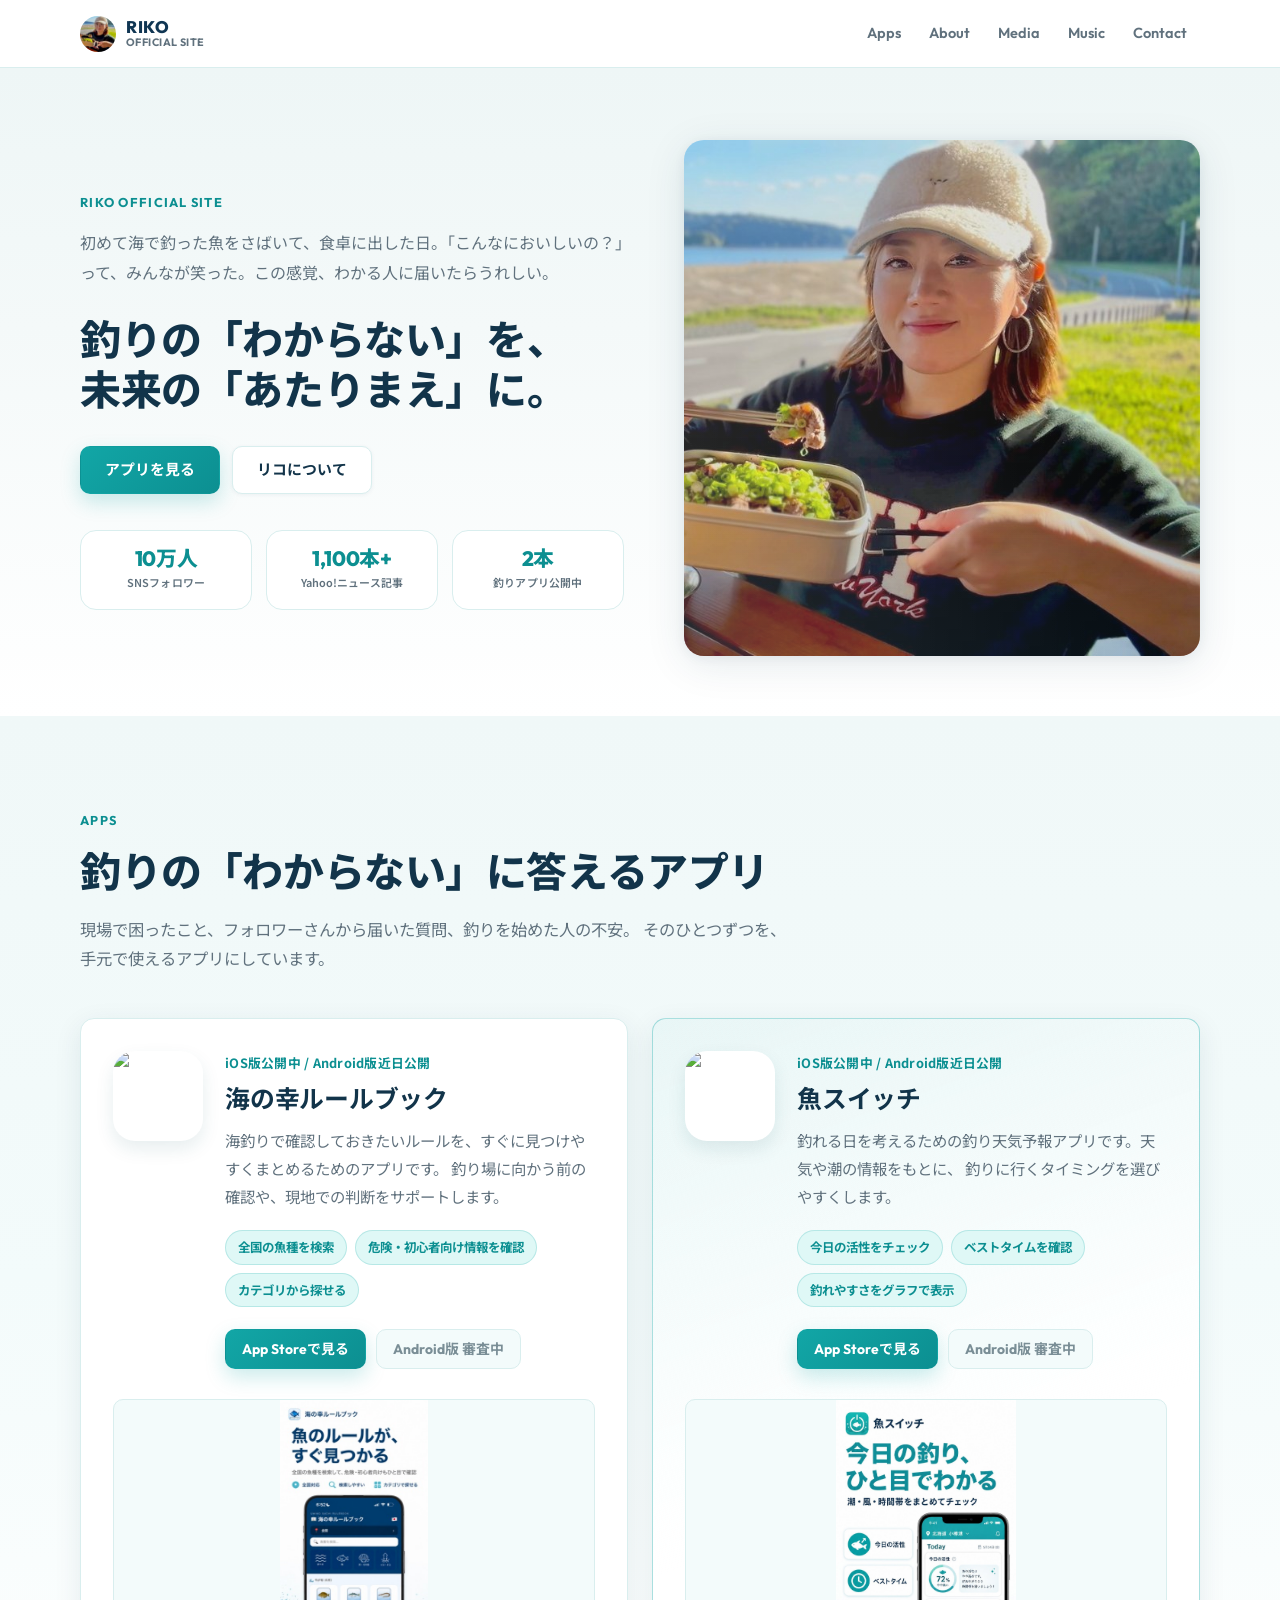
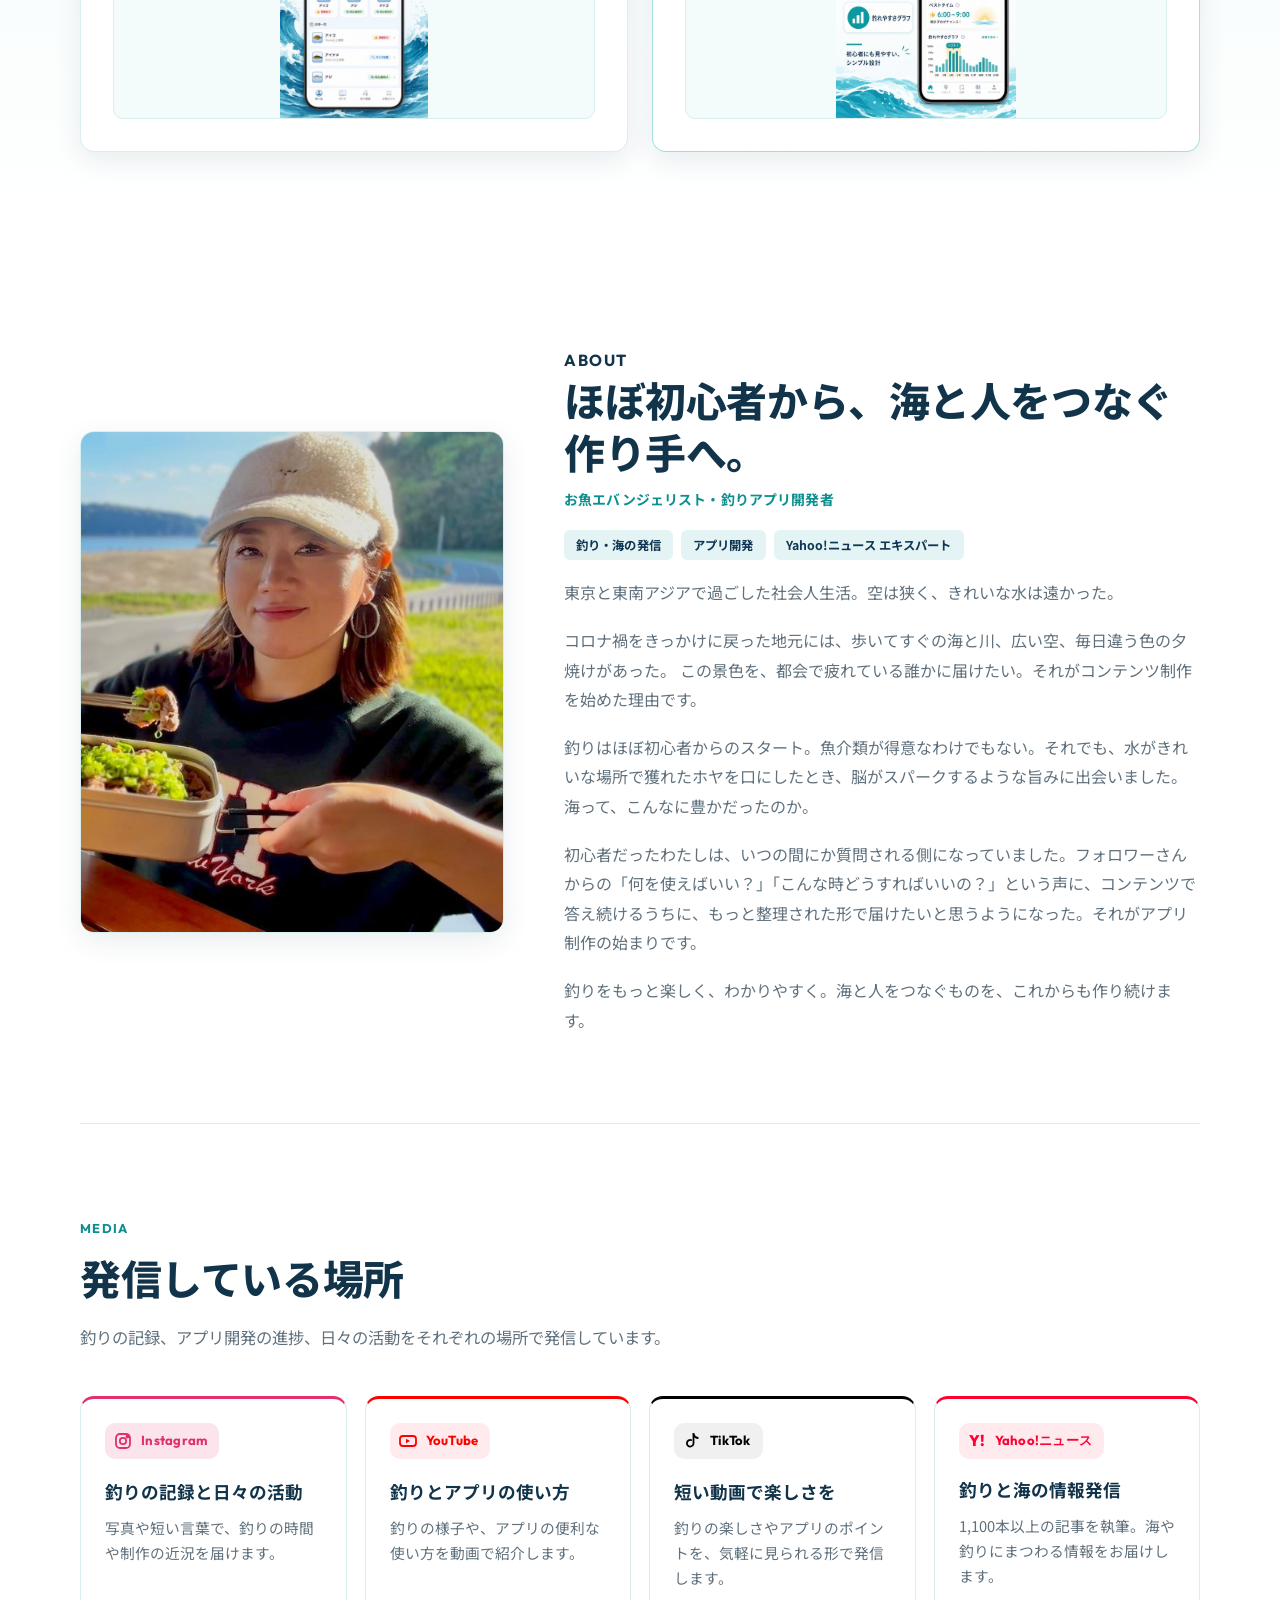
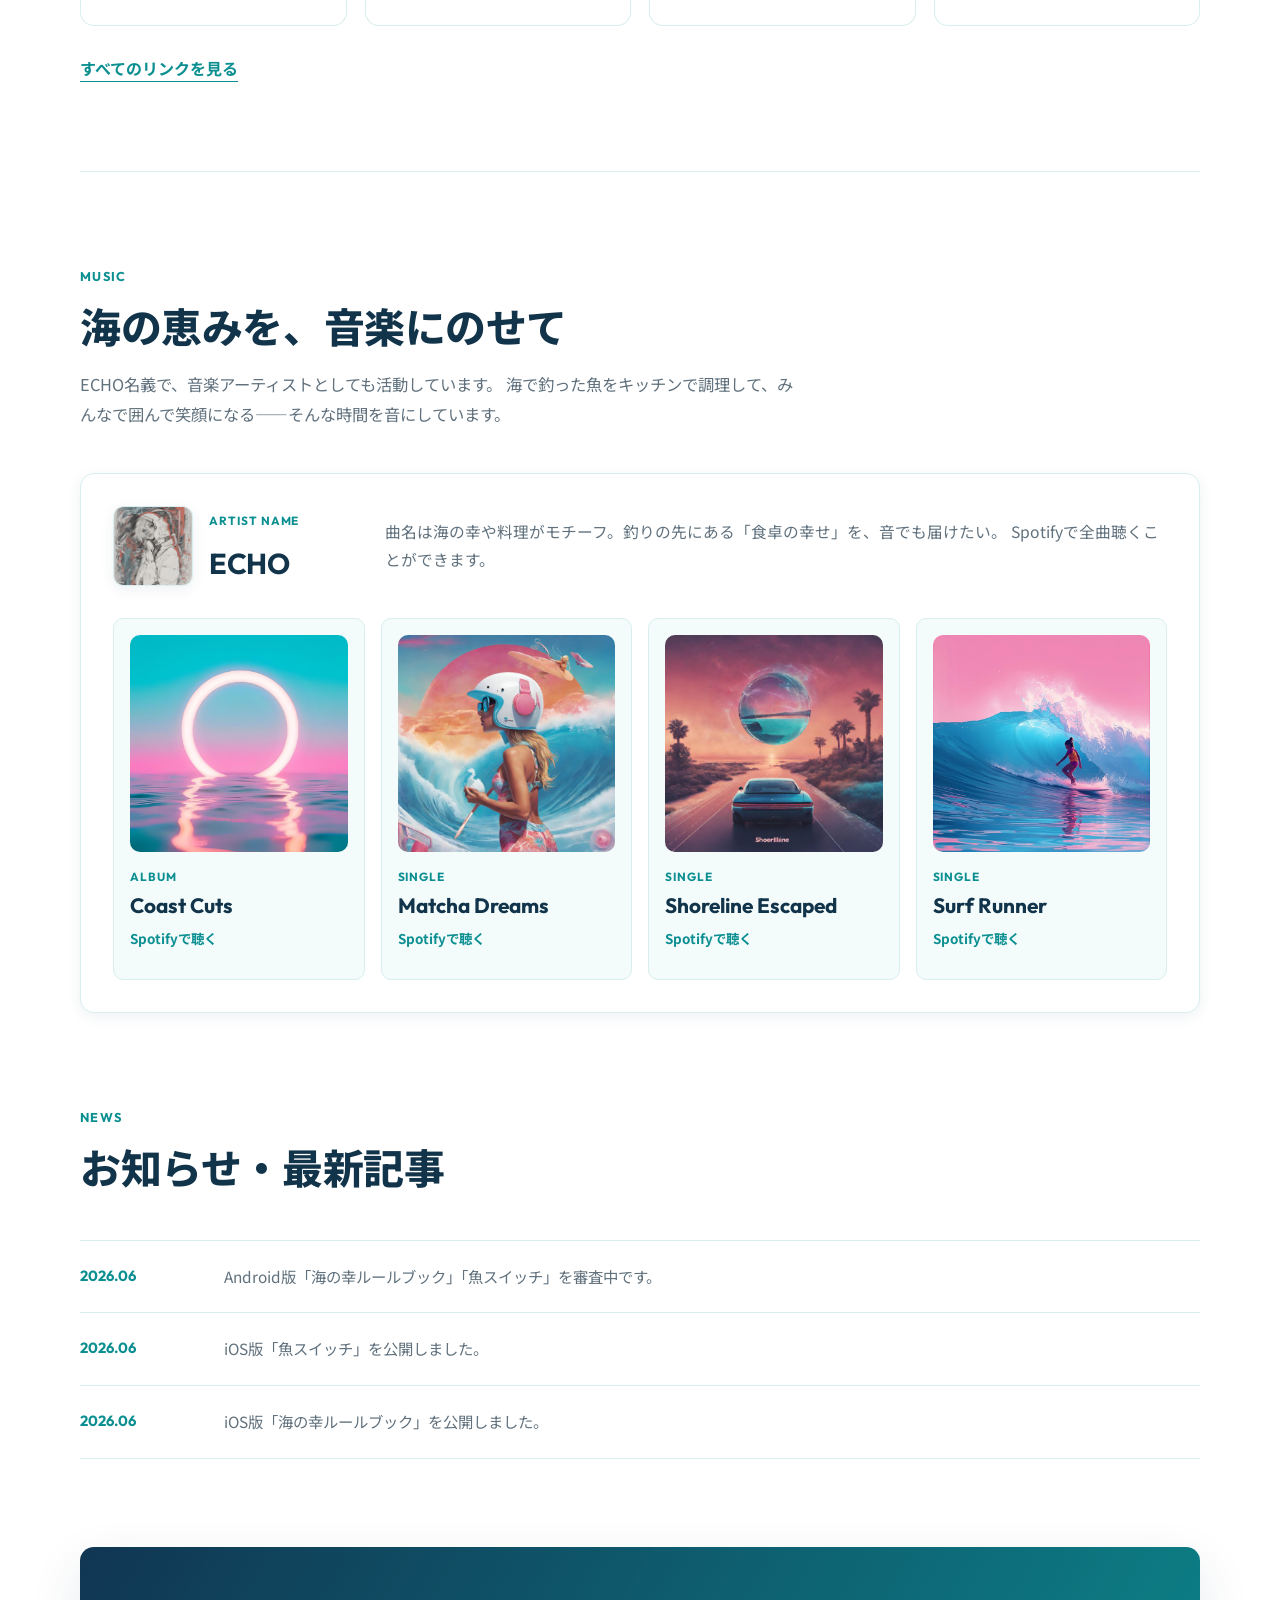
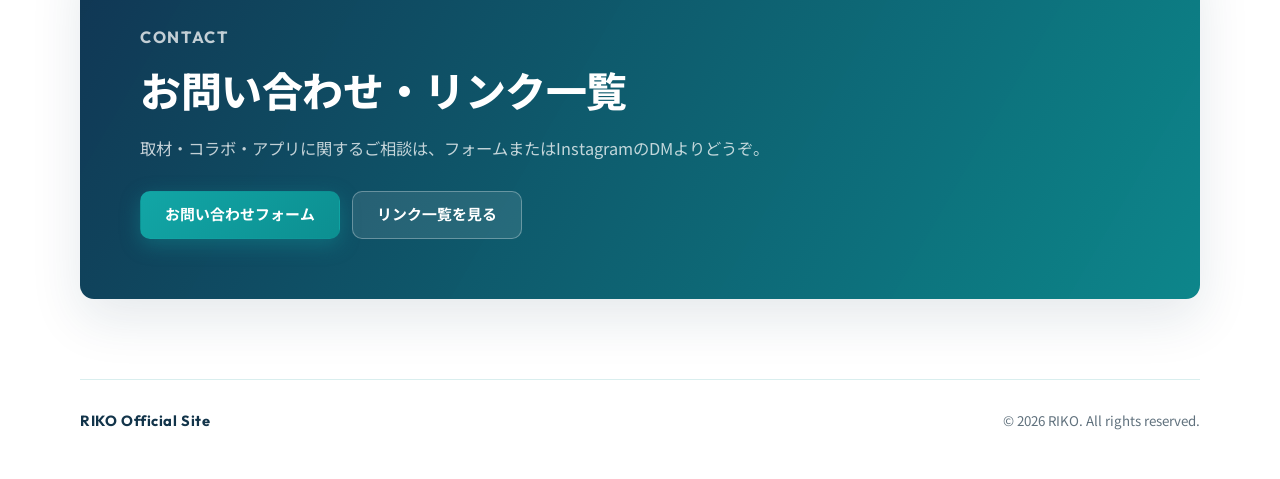
==== commit 6261d065: "Add hero-bg wrapper for full-width gradient background" ====
--- a/index.html
+++ b/index.html
@@ -21,7 +21,7 @@
     <meta property="og:image:width" content="1200" />
     <meta property="og:image:height" content="630" />
     <meta name="twitter:card" content="summary_large_image" />
-    <link rel="stylesheet" href="./styles.css?v=20260620l" />
+    <link rel="stylesheet" href="./styles.css?v=20260620m" />
     <style>
       .brand-mark {
         overflow: hidden;
@@ -91,6 +91,7 @@
     </header>
 
     <main id="top">
+      <div class="hero-bg">
       <section class="hero" aria-labelledby="hero-title">
         <div class="hero-copy">
           <p class="eyebrow">RIKO OFFICIAL SITE</p>
@@ -124,6 +125,7 @@
           <img src="./assets/riko-photo.jpg?v=20260620" alt="リコのプロフィール写真" />
         </div>
       </section>
+      </div>
 
       <section class="section apps-section" id="apps" aria-labelledby="apps-title">
         <div class="section-heading" data-animate>
--- a/styles.css
+++ b/styles.css
@@ -128,6 +128,10 @@
 .site-nav a:hover, .site-nav a:focus-visible { color: var(--ink); background: var(--wash); }
 
 /* === HERO === */
+.hero-bg {
+  background: linear-gradient(180deg, #eef6f6 0%, #f4f9f9 40%, var(--paper) 100%);
+}
+
 .hero {
   display: grid;
   grid-template-columns: minmax(0, 1fr) minmax(400px, 0.95fr);
@@ -229,7 +233,7 @@
   overflow: hidden;
   min-height: 460px;
   border-radius: var(--r-lg);
-  box-shadow: var(--shadow-lg);
+  box-shadow: 0 8px 40px rgba(16, 54, 83, 0.10), 0 2px 12px rgba(16, 54, 83, 0.06);
   isolation: isolate;
 }
 
@@ -298,7 +302,7 @@
   width: 100%;
   max-width: none;
   padding: 88px max(24px, calc((100vw - 1120px) / 2));
-  background: linear-gradient(180deg, #e8f8f7 0%, var(--wash) 50%, var(--paper) 100%);
+  background: linear-gradient(180deg, #f0f8f8 0%, var(--wash) 50%, var(--paper) 100%);
 }
 
 .app-list { display: grid; grid-template-columns: repeat(2, minmax(0, 1fr)); gap: 24px; }
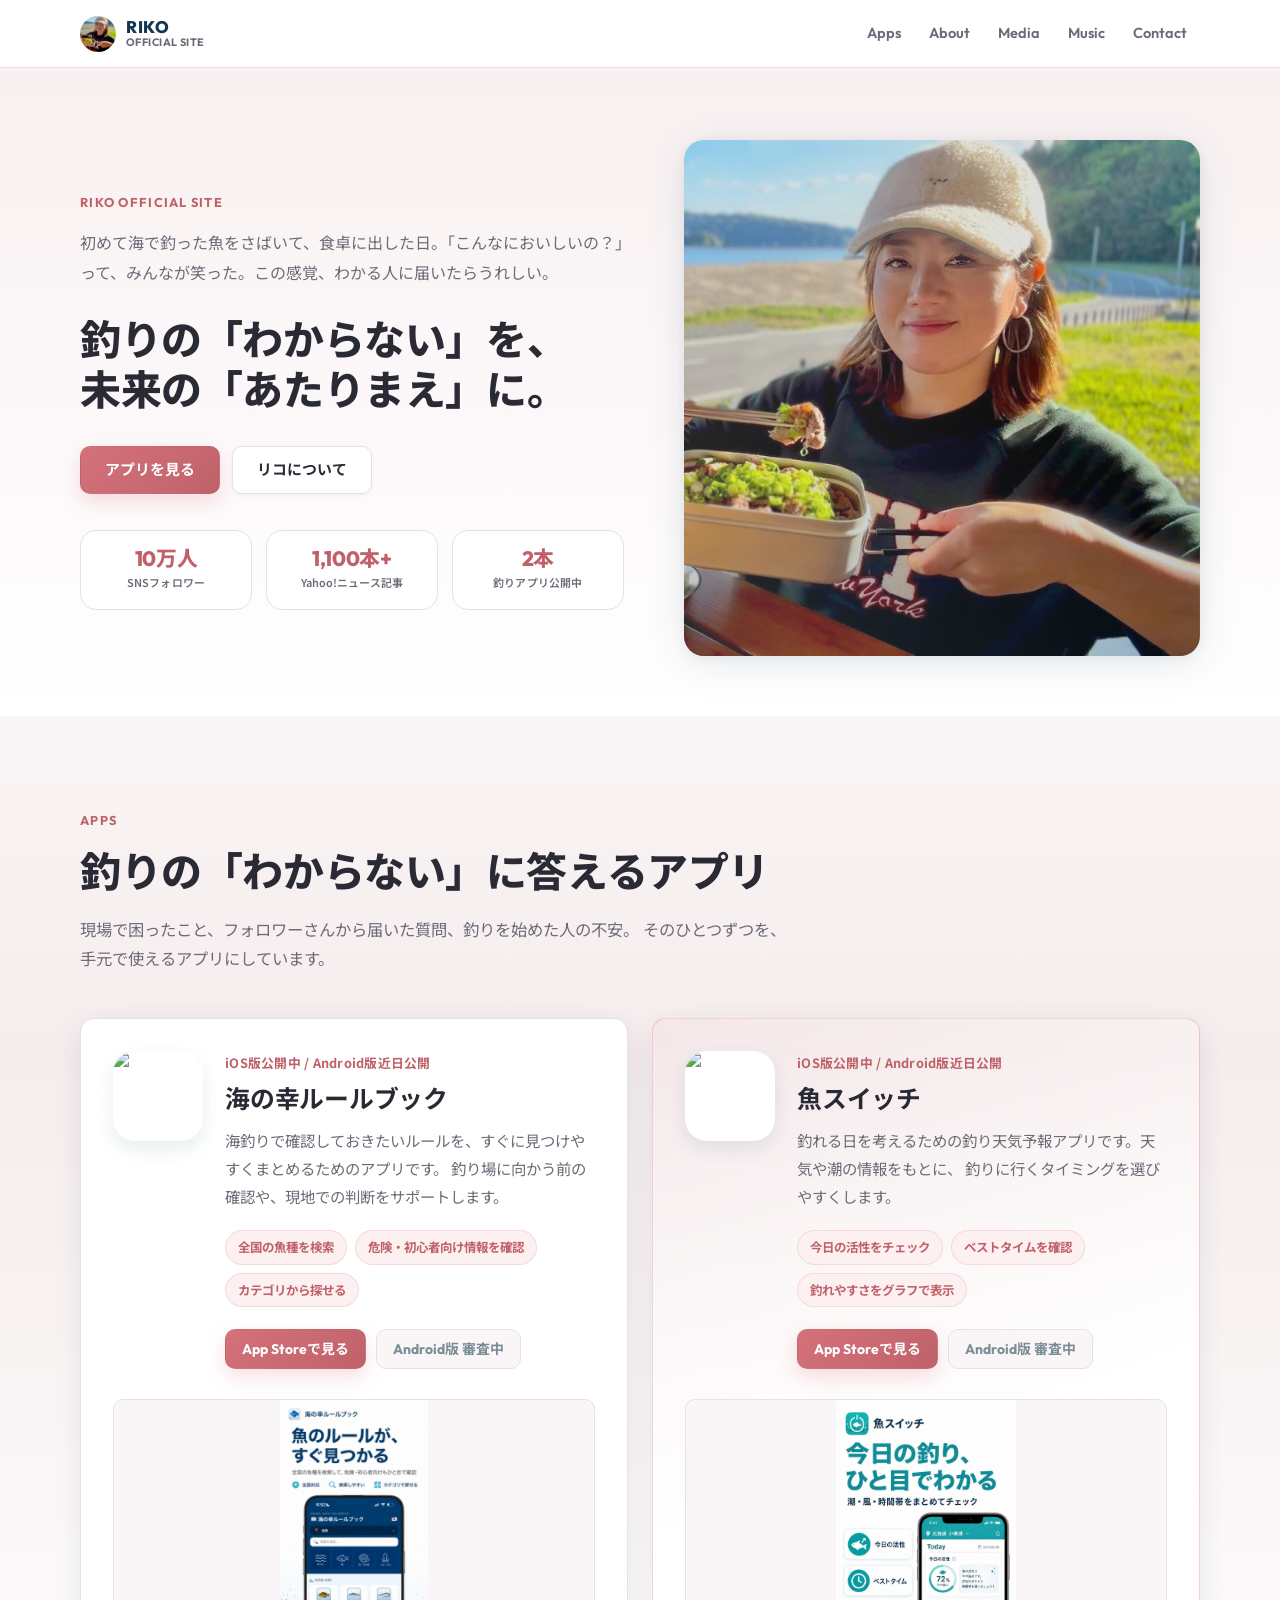
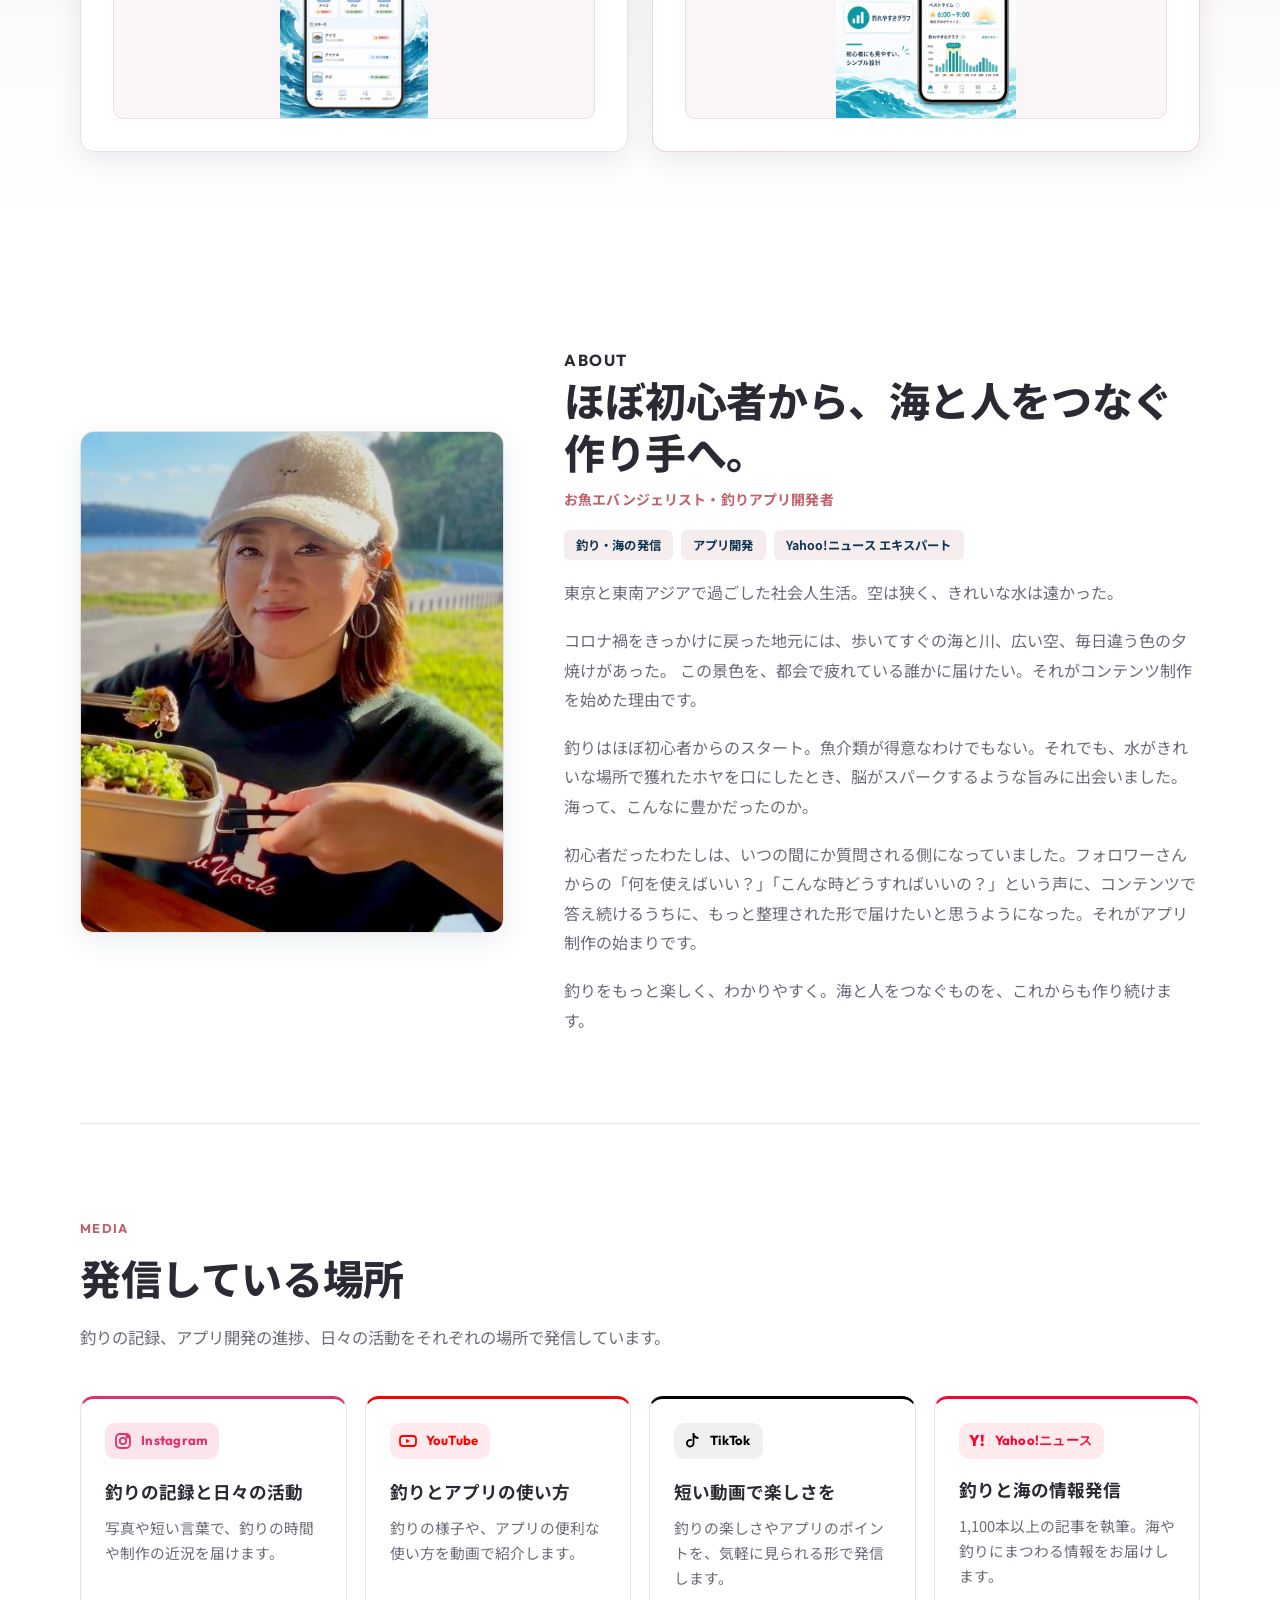
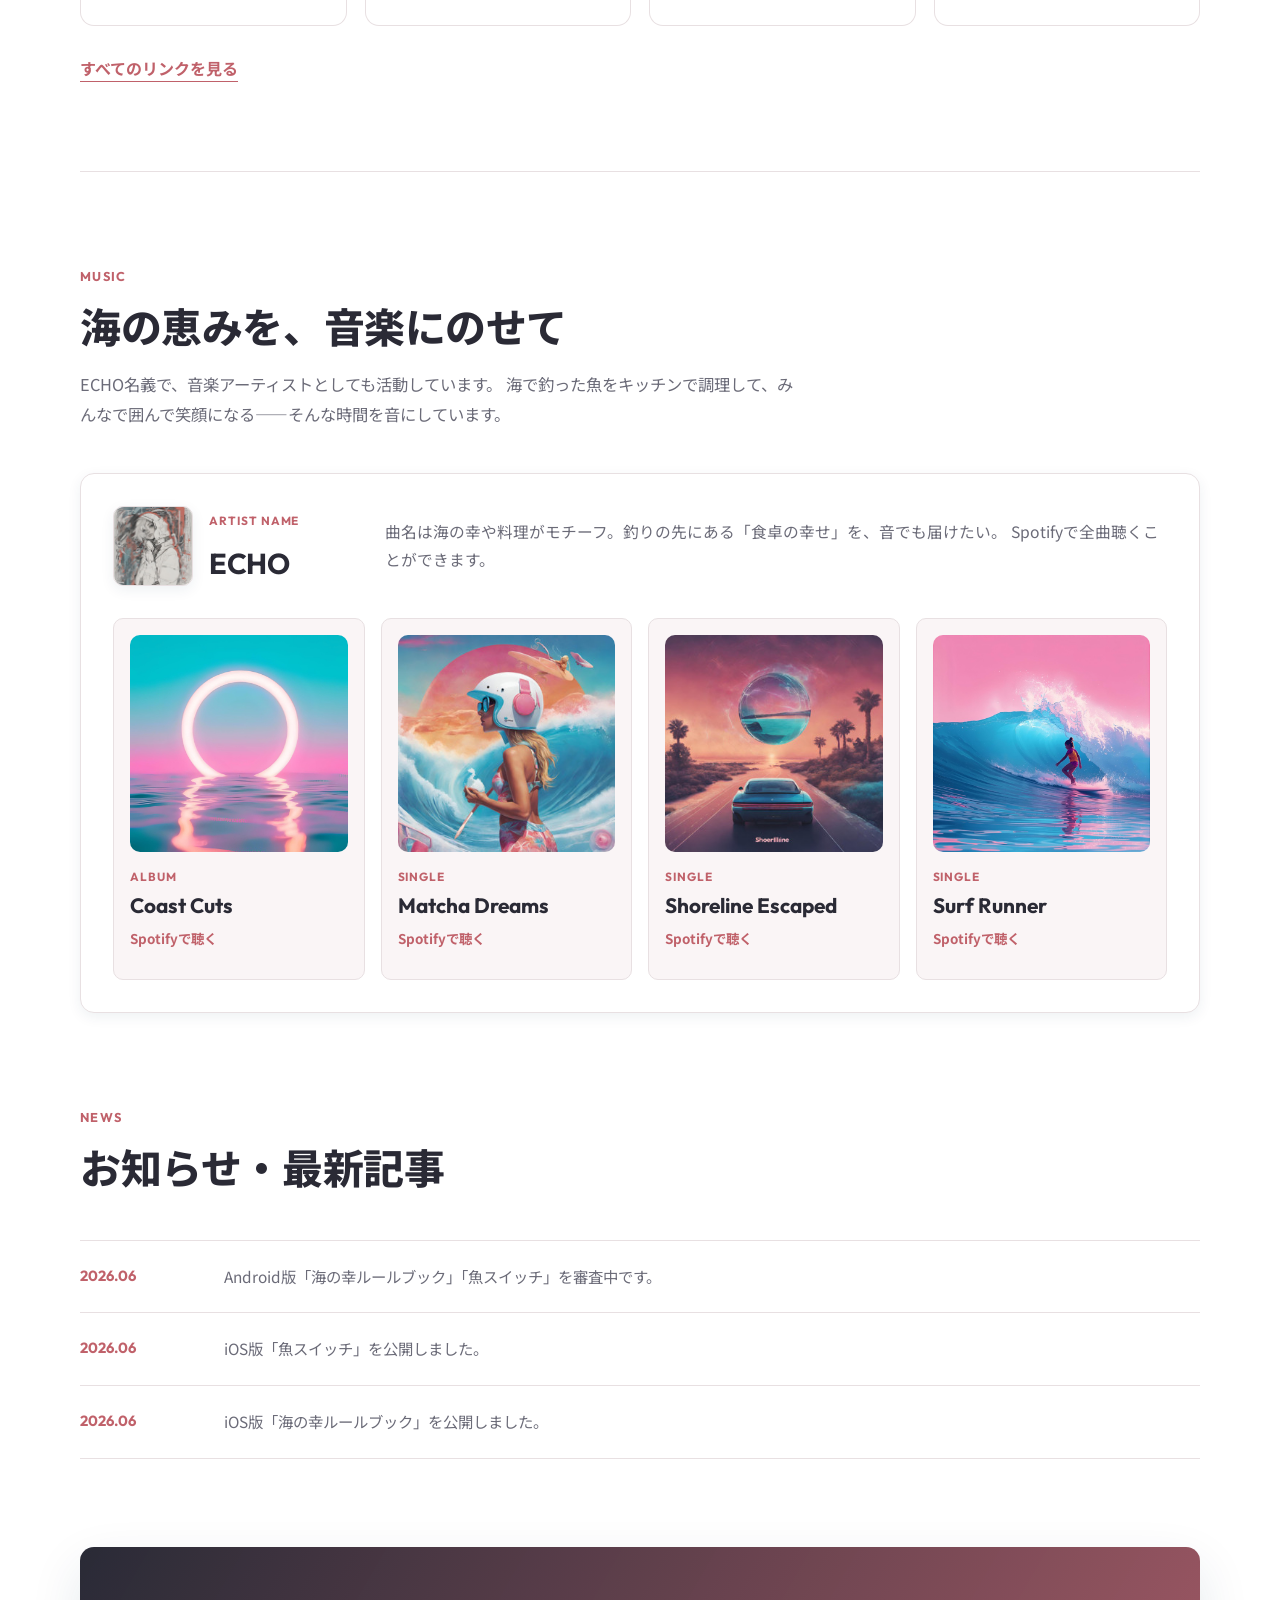
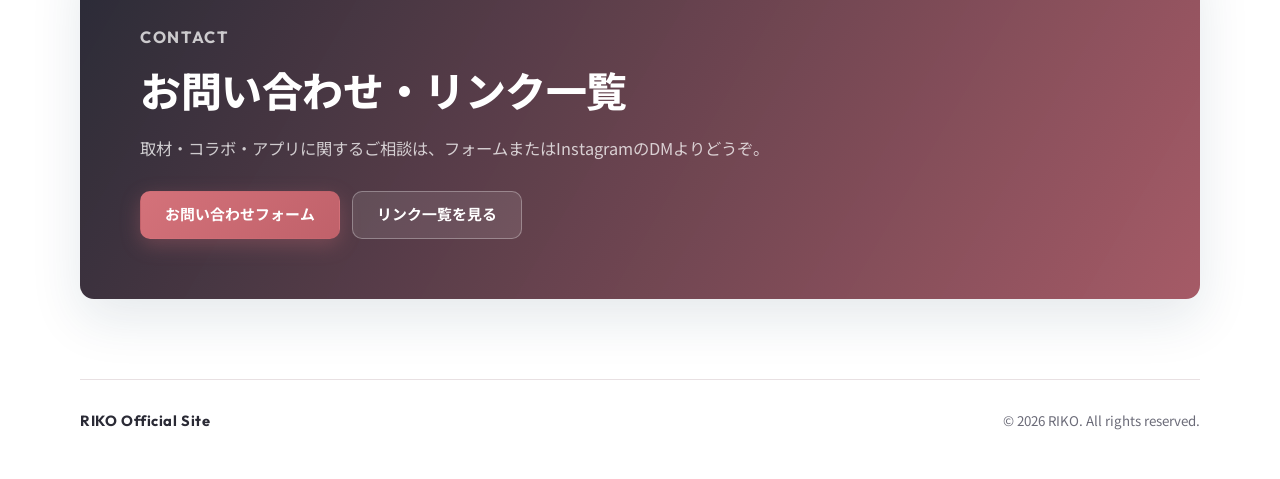
==== commit bda8e0bc: "Update CSS cache buster for color rebrand" ====
--- a/index.html
+++ b/index.html
@@ -21,7 +21,7 @@
     <meta property="og:image:width" content="1200" />
     <meta property="og:image:height" content="630" />
     <meta name="twitter:card" content="summary_large_image" />
-    <link rel="stylesheet" href="./styles.css?v=20260620m" />
+    <link rel="stylesheet" href="./styles.css?v=20260620n" />
     <style>
       .brand-mark {
         overflow: hidden;
--- a/styles.css
+++ b/styles.css
@@ -7,19 +7,19 @@
   color-scheme: light;
 
   /* Core palette */
-  --ink: #12344a;
-  --ink-mid: #1e4060;
-  --muted: #60717d;
-  --line: #d9eeee;
+  --ink: #2a2a35;
+  --ink-mid: #3d3d4a;
+  --muted: #6b6b78;
+  --line: #e8e0e2;
   --paper: #ffffff;
-  --wash: #f3fbfb;
-  --pale: #e4f4f5;
-
-  /* Brand colors — original teal */
-  --aqua: #12a6a6;
-  --aqua-dark: #0c8f91;
-  --aqua-glow: rgba(18, 166, 166, 0.18);
-  --mint: #dff8f6;
+  --wash: #faf5f6;
+  --pale: #f5eced;
+
+  /* Brand colors — warm coral / rose */
+  --aqua: #d4727a;
+  --aqua-dark: #c0616a;
+  --aqua-glow: rgba(212, 114, 122, 0.16);
+  --mint: #fdf0f1;
 
   /* Warm accent — status dot only */
   --sun: #ff8a1c;
@@ -129,7 +129,7 @@
 
 /* === HERO === */
 .hero-bg {
-  background: linear-gradient(180deg, #eef6f6 0%, #f4f9f9 40%, var(--paper) 100%);
+  background: linear-gradient(180deg, #f8f0f1 0%, #fbf6f7 40%, var(--paper) 100%);
 }
 
 .hero {
@@ -200,12 +200,12 @@
 .button.primary {
   color: #fff;
   background: linear-gradient(135deg, var(--aqua) 0%, var(--aqua-dark) 100%);
-  box-shadow: 0 8px 20px rgba(18, 166, 166, 0.22);
+  box-shadow: 0 8px 20px rgba(212, 114, 122, 0.22);
 }
 
 .button.primary:hover, .button.primary:focus-visible {
   background: linear-gradient(135deg, var(--aqua-dark) 0%, var(--navy) 100%);
-  box-shadow: 0 12px 28px rgba(18, 166, 166, 0.28);
+  box-shadow: 0 12px 28px rgba(212, 114, 122, 0.28);
 }
 
 .button.secondary {
@@ -302,7 +302,7 @@
   width: 100%;
   max-width: none;
   padding: 88px max(24px, calc((100vw - 1120px) / 2));
-  background: linear-gradient(180deg, #f0f8f8 0%, var(--wash) 50%, var(--paper) 100%);
+  background: linear-gradient(180deg, var(--wash) 0%, var(--pale) 30%, var(--paper) 100%);
 }
 
 .app-list { display: grid; grid-template-columns: repeat(2, minmax(0, 1fr)); gap: 24px; }
@@ -322,8 +322,8 @@
 .app-card:hover { transform: translateY(-3px); box-shadow: var(--shadow-lg); }
 
 .app-card.featured {
-  border-color: rgba(18, 166, 166, 0.36);
-  background: linear-gradient(160deg, rgba(18, 166, 166, 0.04), var(--paper) 60%);
+  border-color: rgba(212, 114, 122, 0.30);
+  background: linear-gradient(160deg, rgba(212, 114, 122, 0.04), var(--paper) 60%);
 }
 
 .app-icon { display: grid; place-items: center; width: 90px; height: 90px; border-radius: 22px; color: #fff; }
@@ -337,7 +337,7 @@
 
 .app-points li {
   padding: 5px 12px;
-  border: 1.5px solid rgba(18, 166, 166, 0.2);
+  border: 1.5px solid rgba(212, 114, 122, 0.18);
   border-radius: var(--r-full);
   color: var(--aqua-dark);
   background: var(--mint);
@@ -371,7 +371,7 @@
   min-height: 500px;
   place-items: center;
   border-radius: var(--r);
-  background: linear-gradient(135deg, rgba(18, 166, 166, 0.1), rgba(255, 138, 28, 0.12)), #f5fbfb;
+  background: linear-gradient(135deg, rgba(212, 114, 122, 0.06), rgba(212, 114, 122, 0.03)), var(--wash);
   border: 1px solid var(--line);
   box-shadow: var(--shadow-md);
 }
@@ -510,7 +510,7 @@
   border-radius: var(--r);
   color: #fff;
   background:
-    linear-gradient(120deg, rgba(16, 54, 83, 0.96), rgba(12, 143, 145, 0.9)),
+    linear-gradient(120deg, rgba(42, 42, 53, 0.96), rgba(192, 97, 106, 0.85)),
     var(--navy);
   box-shadow: var(--shadow-lg);
 }
@@ -519,7 +519,7 @@
 .contact-section h2 { color: #fff; }
 .contact-section p { max-width: 680px; margin-top: 16px; font-size: 1.02rem; line-height: 1.78; }
 .contact-actions { display: flex; align-items: center; flex-wrap: wrap; gap: 12px; margin-top: 28px; }
-.contact-section .button.primary { background: linear-gradient(135deg, var(--aqua) 0%, var(--aqua-dark) 100%); box-shadow: 0 6px 20px rgba(18, 166, 166, 0.35); }
+.contact-section .button.primary { background: linear-gradient(135deg, var(--aqua) 0%, var(--aqua-dark) 100%); box-shadow: 0 6px 20px rgba(212, 114, 122, 0.30); }
 .contact-section .button.primary:hover { background: linear-gradient(135deg, var(--aqua-dark) 0%, var(--navy-2) 100%); }
 .contact-section .button.secondary { color: #fff; border-color: rgba(255,255,255,0.3); background: rgba(255,255,255,0.1); box-shadow: none; }
 .contact-section .button.secondary:hover { background: rgba(255,255,255,0.18); border-color: rgba(255,255,255,0.5); }
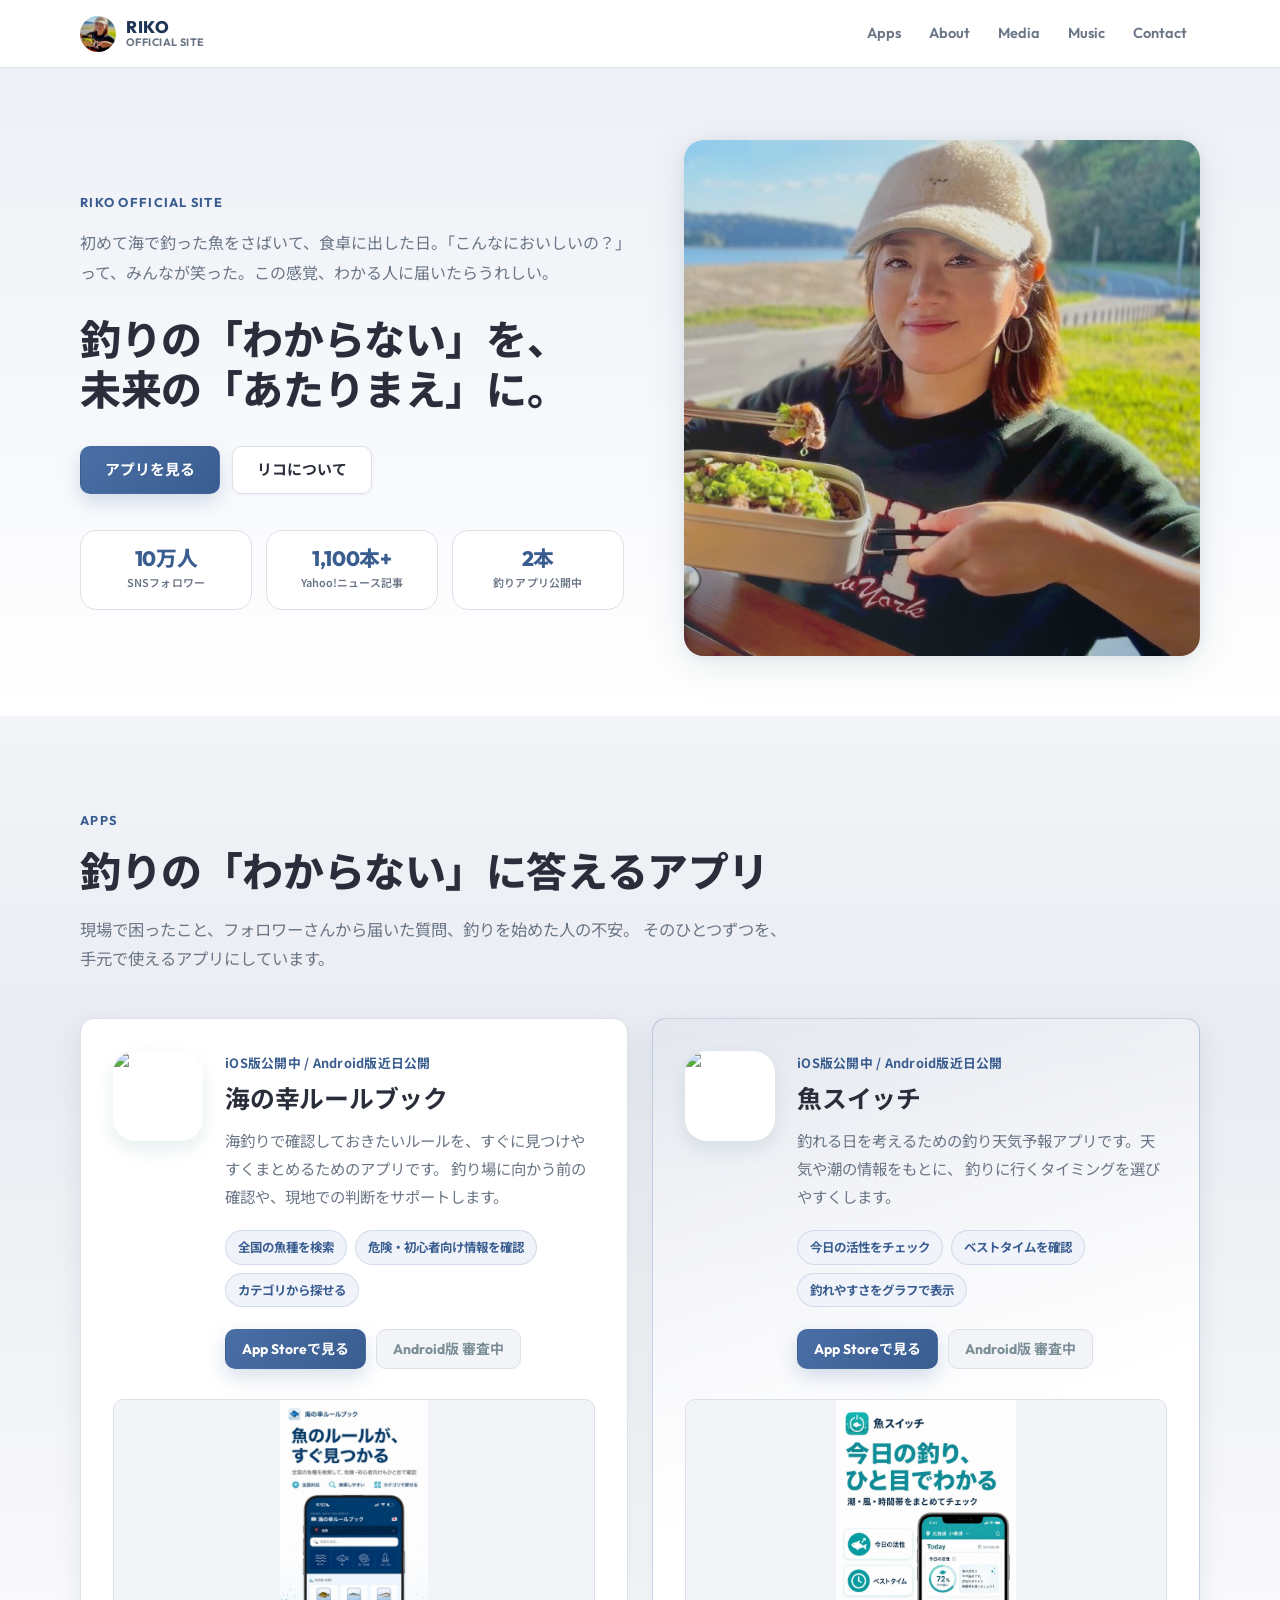
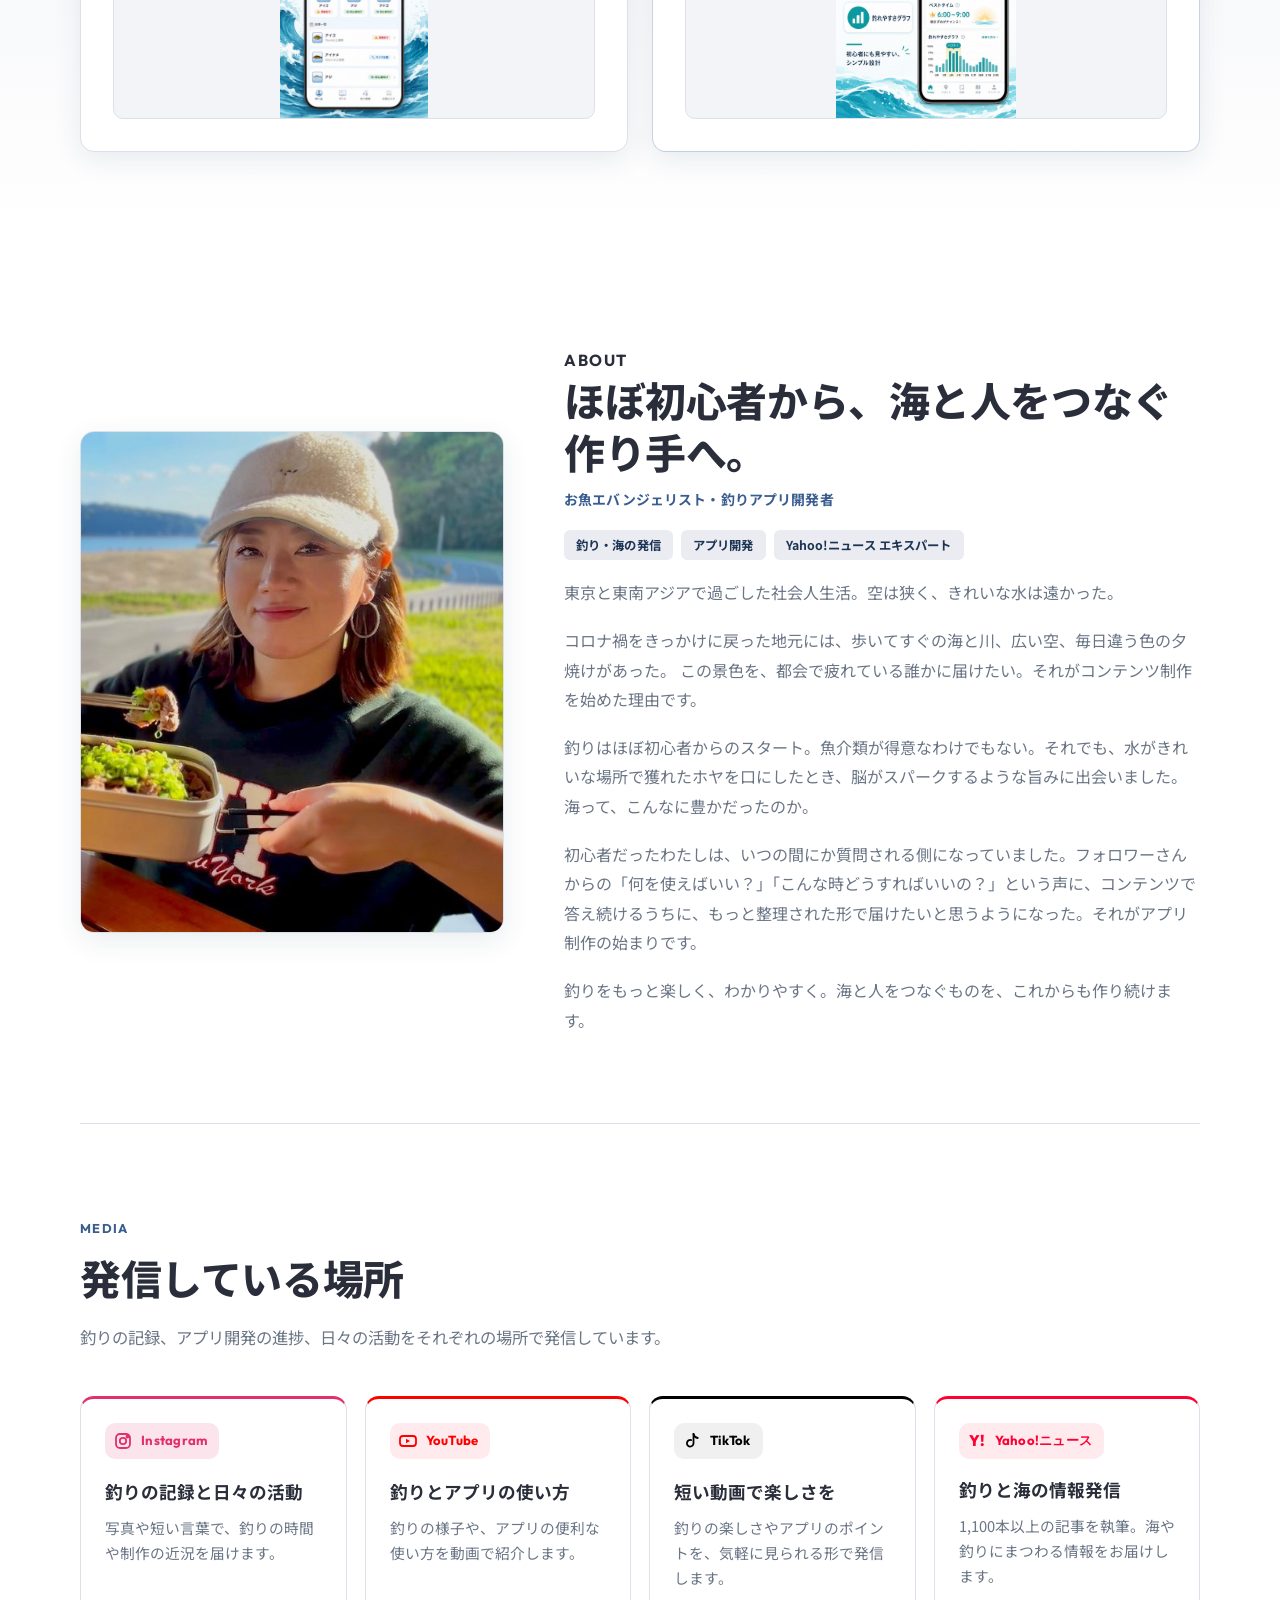
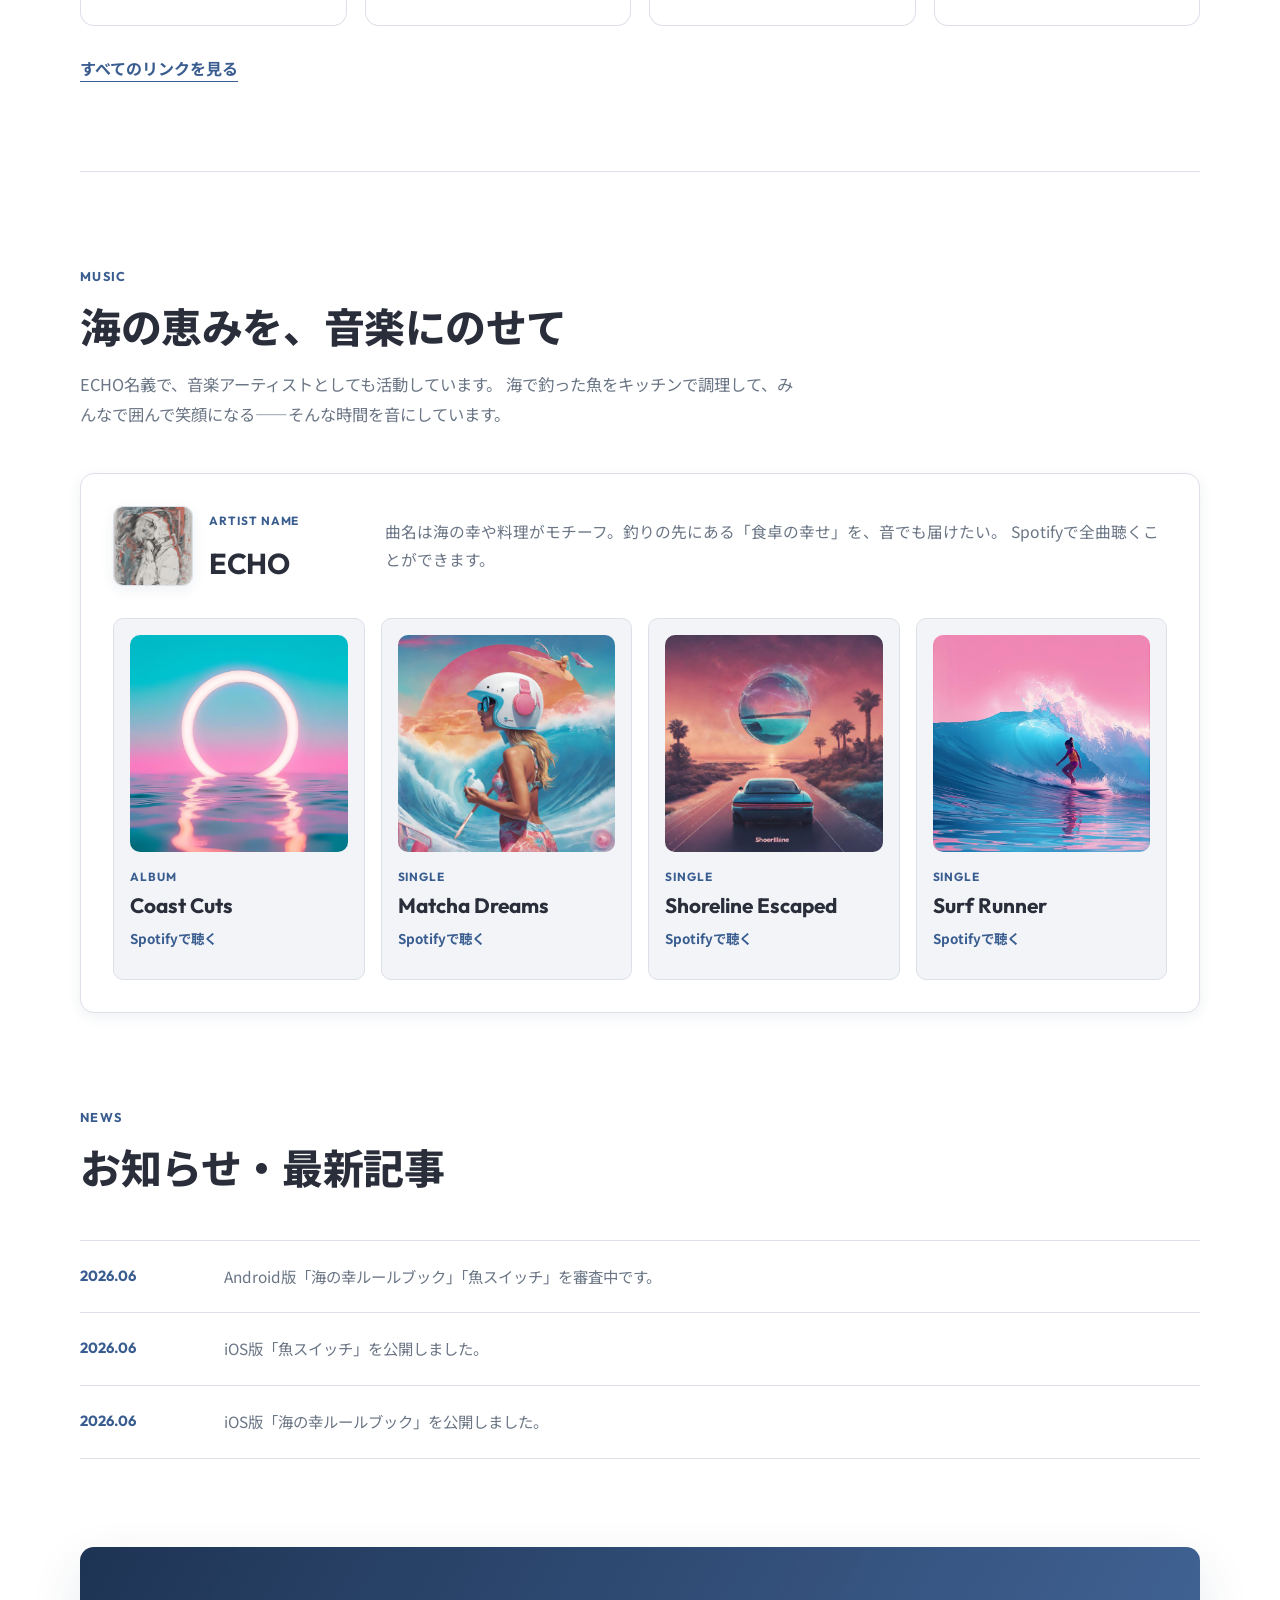
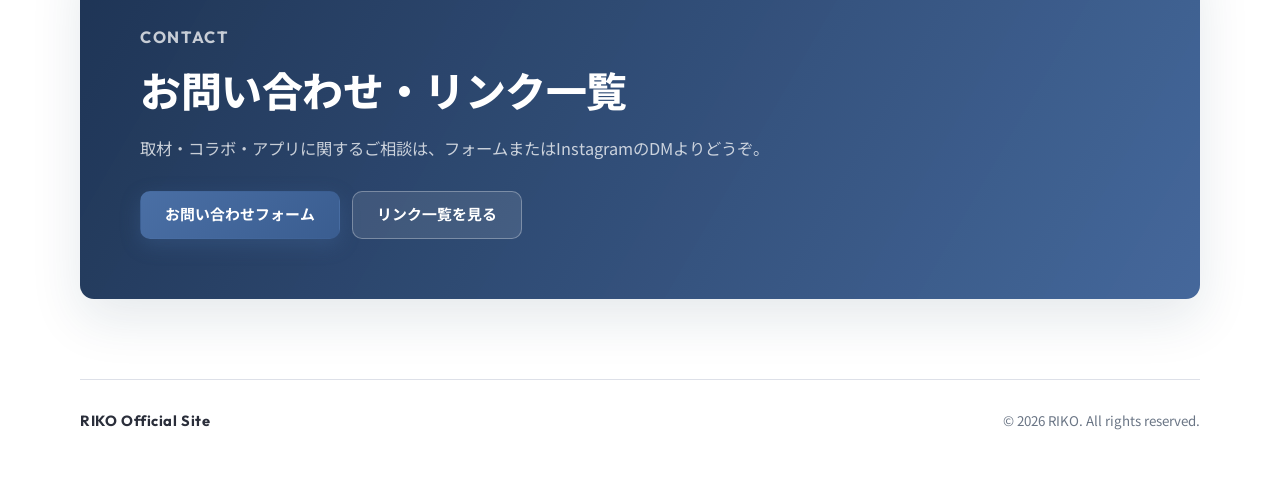
==== commit bcb3b660: "Update CSS cache buster for slate blue palette" ====
--- a/index.html
+++ b/index.html
@@ -21,7 +21,7 @@
     <meta property="og:image:width" content="1200" />
     <meta property="og:image:height" content="630" />
     <meta name="twitter:card" content="summary_large_image" />
-    <link rel="stylesheet" href="./styles.css?v=20260620n" />
+    <link rel="stylesheet" href="./styles.css?v=20260620p" />
     <style>
       .brand-mark {
         overflow: hidden;
--- a/styles.css
+++ b/styles.css
@@ -7,27 +7,27 @@
   color-scheme: light;
 
   /* Core palette */
-  --ink: #2a2a35;
-  --ink-mid: #3d3d4a;
-  --muted: #6b6b78;
-  --line: #e8e0e2;
+  --ink: #2a2e3a;
+  --ink-mid: #3a3f4e;
+  --muted: #6a7585;
+  --line: #dde0e8;
   --paper: #ffffff;
-  --wash: #faf5f6;
-  --pale: #f5eced;
-
-  /* Brand colors — warm coral / rose */
-  --aqua: #d4727a;
-  --aqua-dark: #c0616a;
-  --aqua-glow: rgba(212, 114, 122, 0.16);
-  --mint: #fdf0f1;
-
-  /* Warm accent — status dot only */
-  --sun: #ff8a1c;
-  --sun-light: #fff8f0;
+  --wash: #f2f4f8;
+  --pale: #eaecf2;
+
+  /* Brand colors — slate blue */
+  --aqua: #4a6fa5;
+  --aqua-dark: #3a5d90;
+  --aqua-glow: rgba(74, 111, 165, 0.14);
+  --mint: #f0f3fa;
+
+  /* Warm accent — honey gold */
+  --sun: #d4a843;
+  --sun-light: #fdf8ef;
 
   /* Deep */
-  --navy: #103653;
-  --navy-2: #0d3658;
+  --navy: #1e3454;
+  --navy-2: #162a46;
 
   /* Radii */
   --r-xs: 6px;
@@ -129,7 +129,7 @@
 
 /* === HERO === */
 .hero-bg {
-  background: linear-gradient(180deg, #f8f0f1 0%, #fbf6f7 40%, var(--paper) 100%);
+  background: linear-gradient(180deg, #edf0f5 0%, #f4f6fa 40%, var(--paper) 100%);
 }
 
 .hero {
@@ -200,12 +200,12 @@
 .button.primary {
   color: #fff;
   background: linear-gradient(135deg, var(--aqua) 0%, var(--aqua-dark) 100%);
-  box-shadow: 0 8px 20px rgba(212, 114, 122, 0.22);
+  box-shadow: 0 8px 20px rgba(74, 111, 165, 0.22);
 }
 
 .button.primary:hover, .button.primary:focus-visible {
   background: linear-gradient(135deg, var(--aqua-dark) 0%, var(--navy) 100%);
-  box-shadow: 0 12px 28px rgba(212, 114, 122, 0.28);
+  box-shadow: 0 12px 28px rgba(74, 111, 165, 0.28);
 }
 
 .button.secondary {
@@ -322,8 +322,8 @@
 .app-card:hover { transform: translateY(-3px); box-shadow: var(--shadow-lg); }
 
 .app-card.featured {
-  border-color: rgba(212, 114, 122, 0.30);
-  background: linear-gradient(160deg, rgba(212, 114, 122, 0.04), var(--paper) 60%);
+  border-color: rgba(74, 111, 165, 0.30);
+  background: linear-gradient(160deg, rgba(74, 111, 165, 0.04), var(--paper) 60%);
 }
 
 .app-icon { display: grid; place-items: center; width: 90px; height: 90px; border-radius: 22px; color: #fff; }
@@ -337,7 +337,7 @@
 
 .app-points li {
   padding: 5px 12px;
-  border: 1.5px solid rgba(212, 114, 122, 0.18);
+  border: 1.5px solid rgba(74, 111, 165, 0.18);
   border-radius: var(--r-full);
   color: var(--aqua-dark);
   background: var(--mint);
@@ -371,7 +371,7 @@
   min-height: 500px;
   place-items: center;
   border-radius: var(--r);
-  background: linear-gradient(135deg, rgba(212, 114, 122, 0.06), rgba(212, 114, 122, 0.03)), var(--wash);
+  background: linear-gradient(135deg, rgba(74, 111, 165, 0.06), rgba(74, 111, 165, 0.03)), var(--wash);
   border: 1px solid var(--line);
   box-shadow: var(--shadow-md);
 }
@@ -510,7 +510,7 @@
   border-radius: var(--r);
   color: #fff;
   background:
-    linear-gradient(120deg, rgba(42, 42, 53, 0.96), rgba(192, 97, 106, 0.85)),
+    linear-gradient(120deg, rgba(30, 52, 84, 0.96), rgba(74, 111, 165, 0.88)),
     var(--navy);
   box-shadow: var(--shadow-lg);
 }
@@ -519,7 +519,7 @@
 .contact-section h2 { color: #fff; }
 .contact-section p { max-width: 680px; margin-top: 16px; font-size: 1.02rem; line-height: 1.78; }
 .contact-actions { display: flex; align-items: center; flex-wrap: wrap; gap: 12px; margin-top: 28px; }
-.contact-section .button.primary { background: linear-gradient(135deg, var(--aqua) 0%, var(--aqua-dark) 100%); box-shadow: 0 6px 20px rgba(212, 114, 122, 0.30); }
+.contact-section .button.primary { background: linear-gradient(135deg, var(--aqua) 0%, var(--aqua-dark) 100%); box-shadow: 0 6px 20px rgba(74, 111, 165, 0.30); }
 .contact-section .button.primary:hover { background: linear-gradient(135deg, var(--aqua-dark) 0%, var(--navy-2) 100%); }
 .contact-section .button.secondary { color: #fff; border-color: rgba(255,255,255,0.3); background: rgba(255,255,255,0.1); box-shadow: none; }
 .contact-section .button.secondary:hover { background: rgba(255,255,255,0.18); border-color: rgba(255,255,255,0.5); }
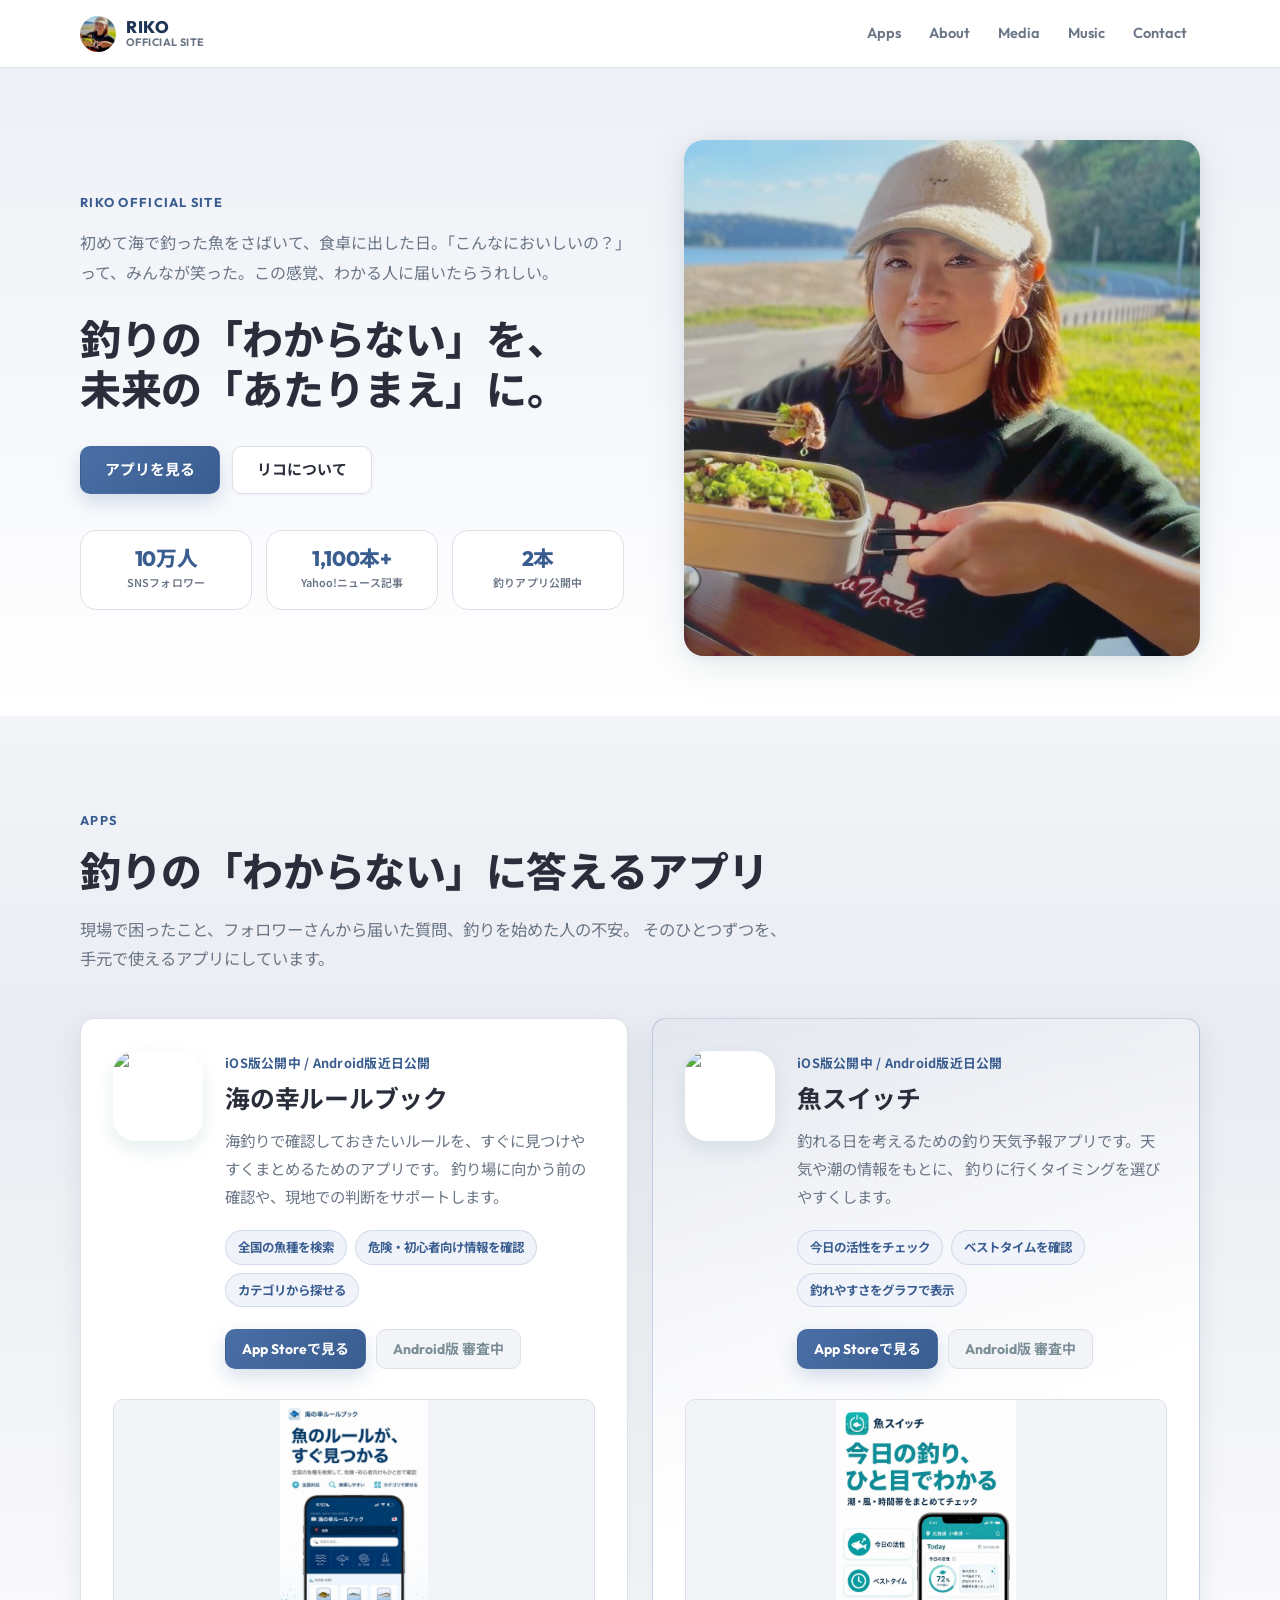
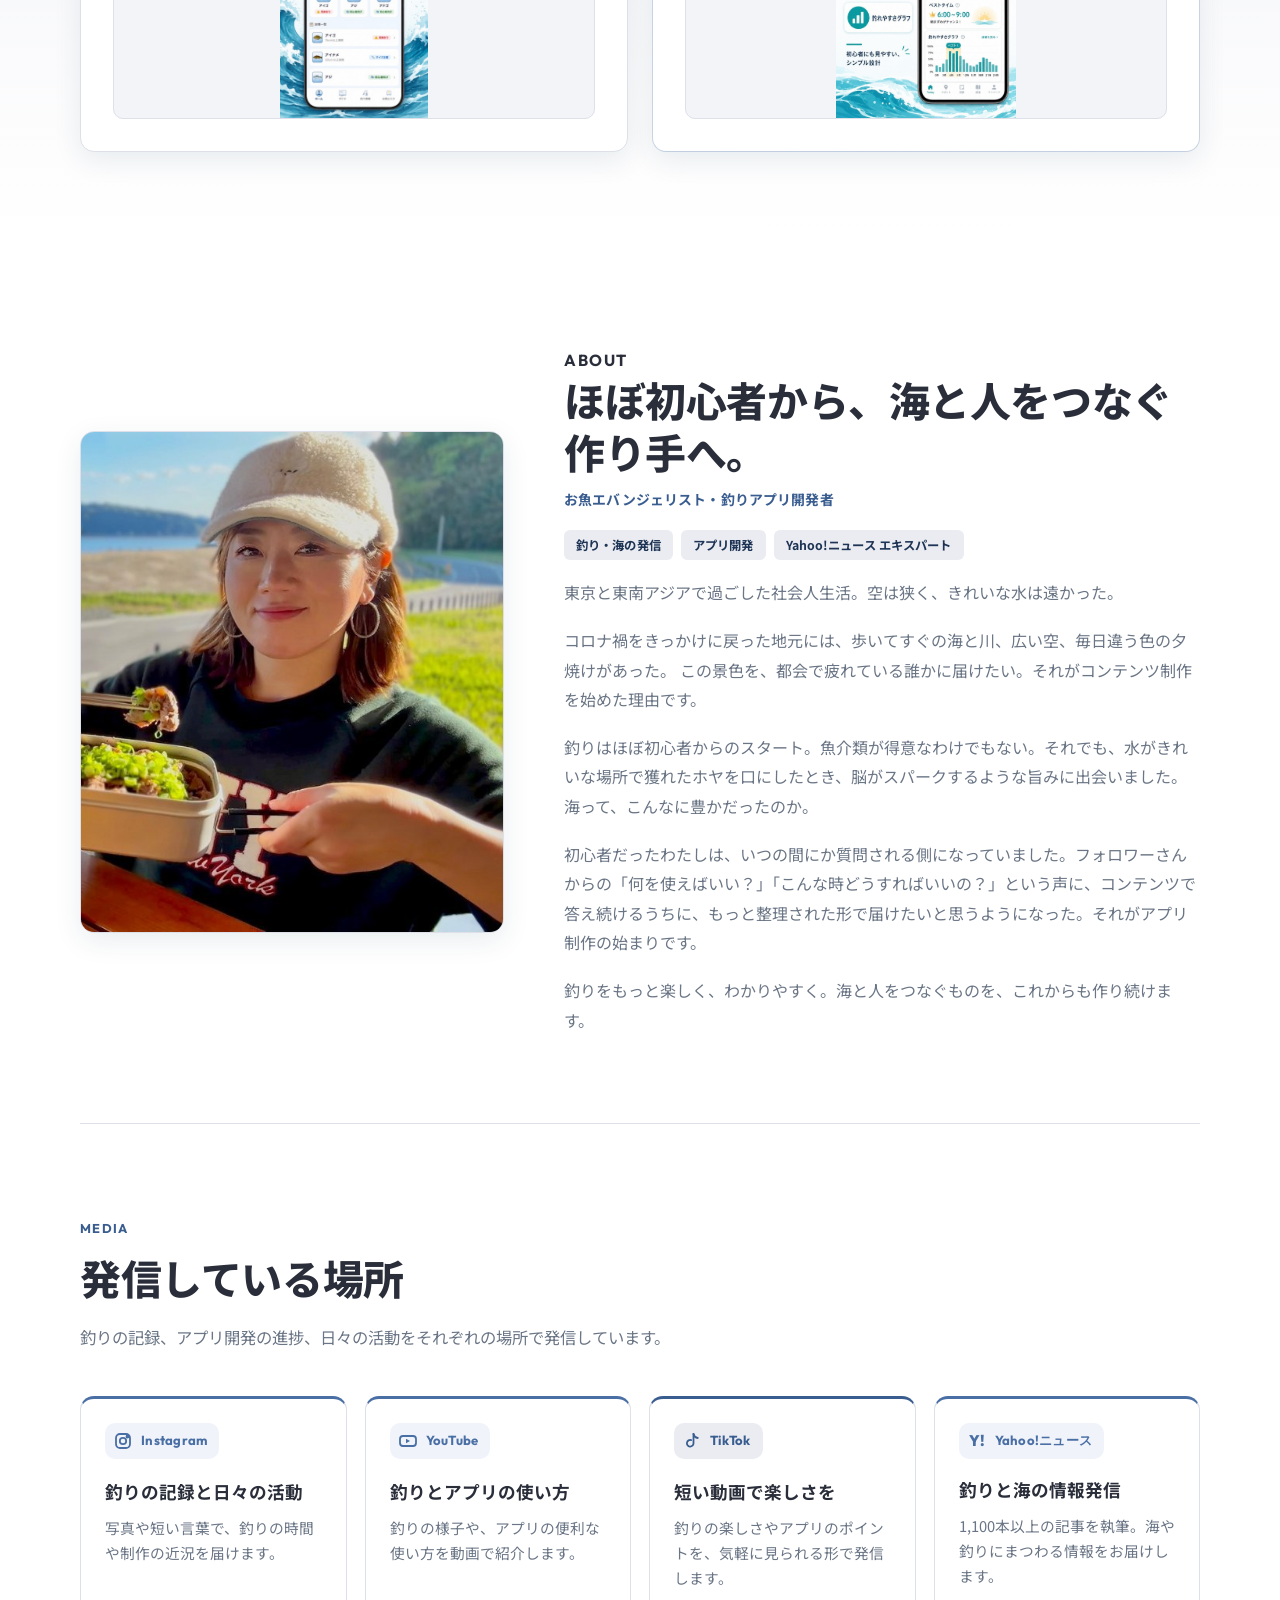
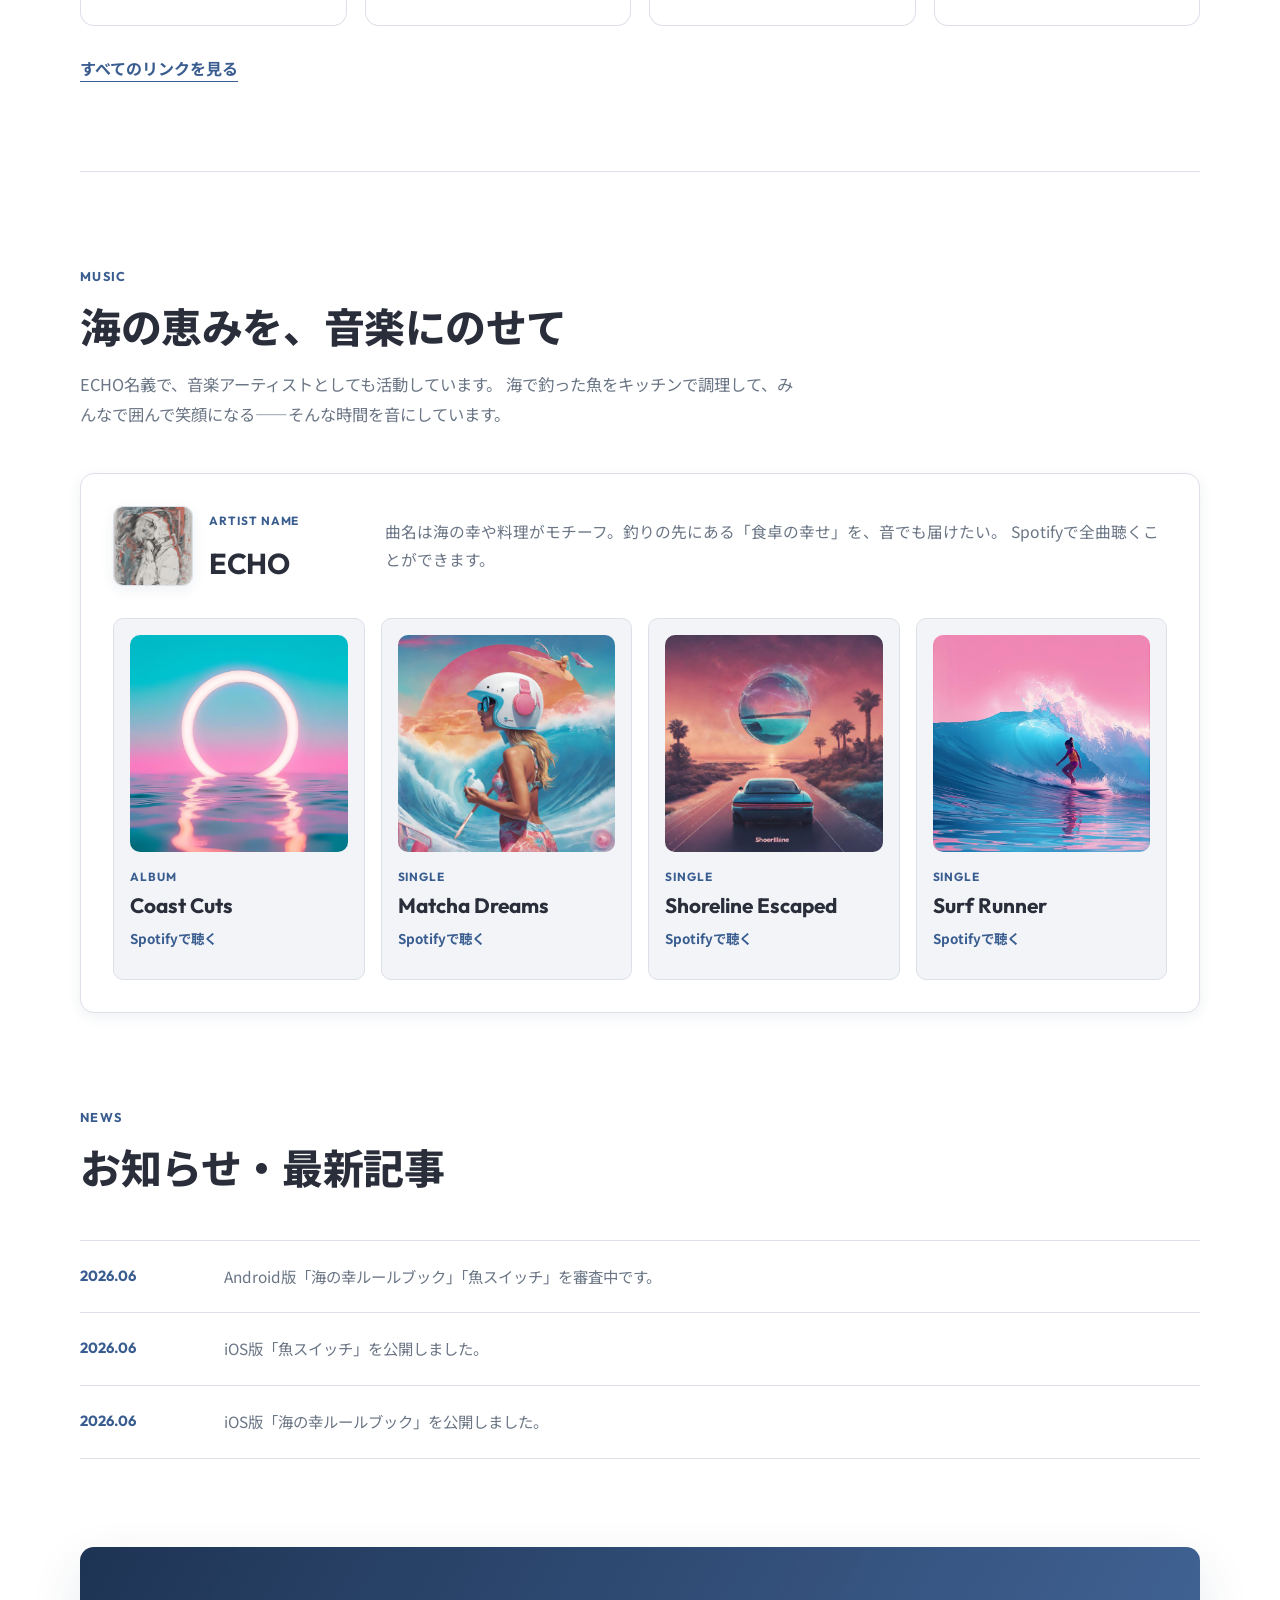
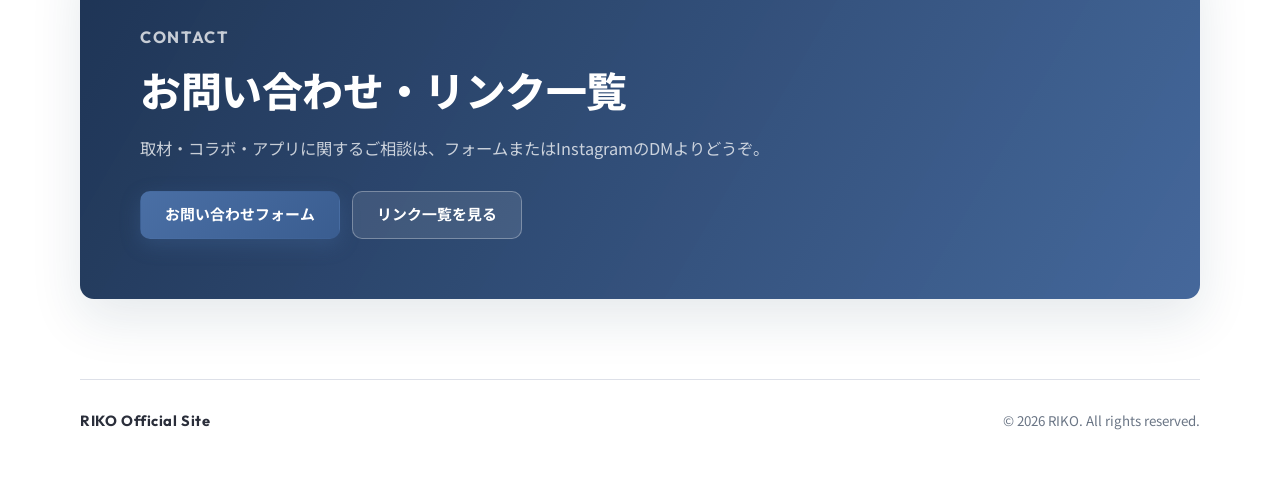
==== commit 24264e6d: "Update CSS cache buster for media card fix" ====
--- a/index.html
+++ b/index.html
@@ -21,7 +21,7 @@
     <meta property="og:image:width" content="1200" />
     <meta property="og:image:height" content="630" />
     <meta name="twitter:card" content="summary_large_image" />
-    <link rel="stylesheet" href="./styles.css?v=20260620p" />
+    <link rel="stylesheet" href="./styles.css?v=20260620q" />
     <style>
       .brand-mark {
         overflow: hidden;
--- a/styles.css
+++ b/styles.css
@@ -403,10 +403,10 @@
 .media-card h3 { font-size: 1.1rem; margin-top: 20px; color: var(--ink); }
 .media-card p { margin: 12px 0 0; color: var(--muted); font-size: 0.92rem; line-height: 1.7; }
 
-.media-instagram { --card-accent: #E1306C; --card-accent-light: #fce4ec; }
-.media-youtube { --card-accent: #FF0000; --card-accent-light: #ffebee; }
-.media-tiktok { --card-accent: #010101; --card-accent-light: #f0f0f0; }
-.media-yahoo { --card-accent: #ff0033; --card-accent-light: #ffebee; }
+.media-instagram { --card-accent: #4a6fa5; --card-accent-light: #f0f3fa; }
+.media-youtube { --card-accent: #4a6fa5; --card-accent-light: #f0f3fa; }
+.media-tiktok { --card-accent: #3a5d90; --card-accent-light: #eaecf2; }
+.media-yahoo { --card-accent: #4a6fa5; --card-accent-light: #f0f3fa; }
 
 .media-header {
   display: inline-flex;
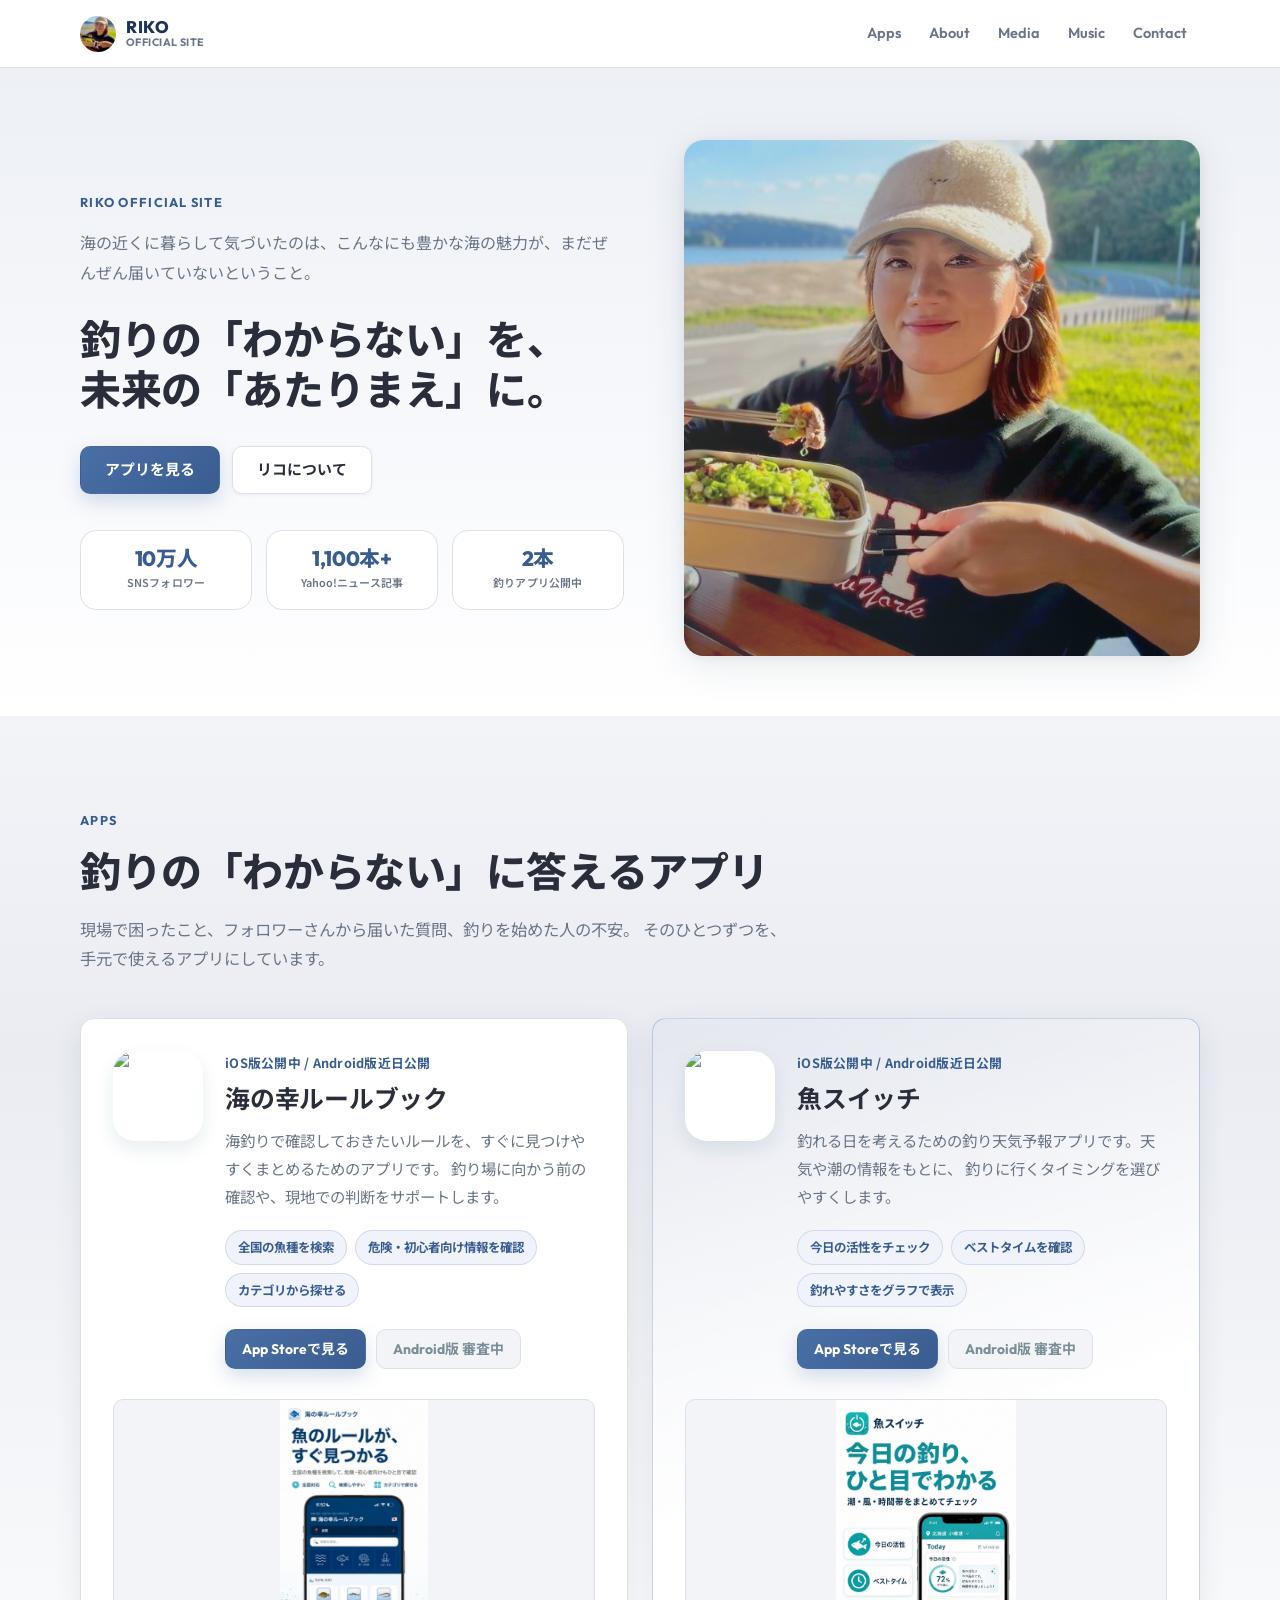
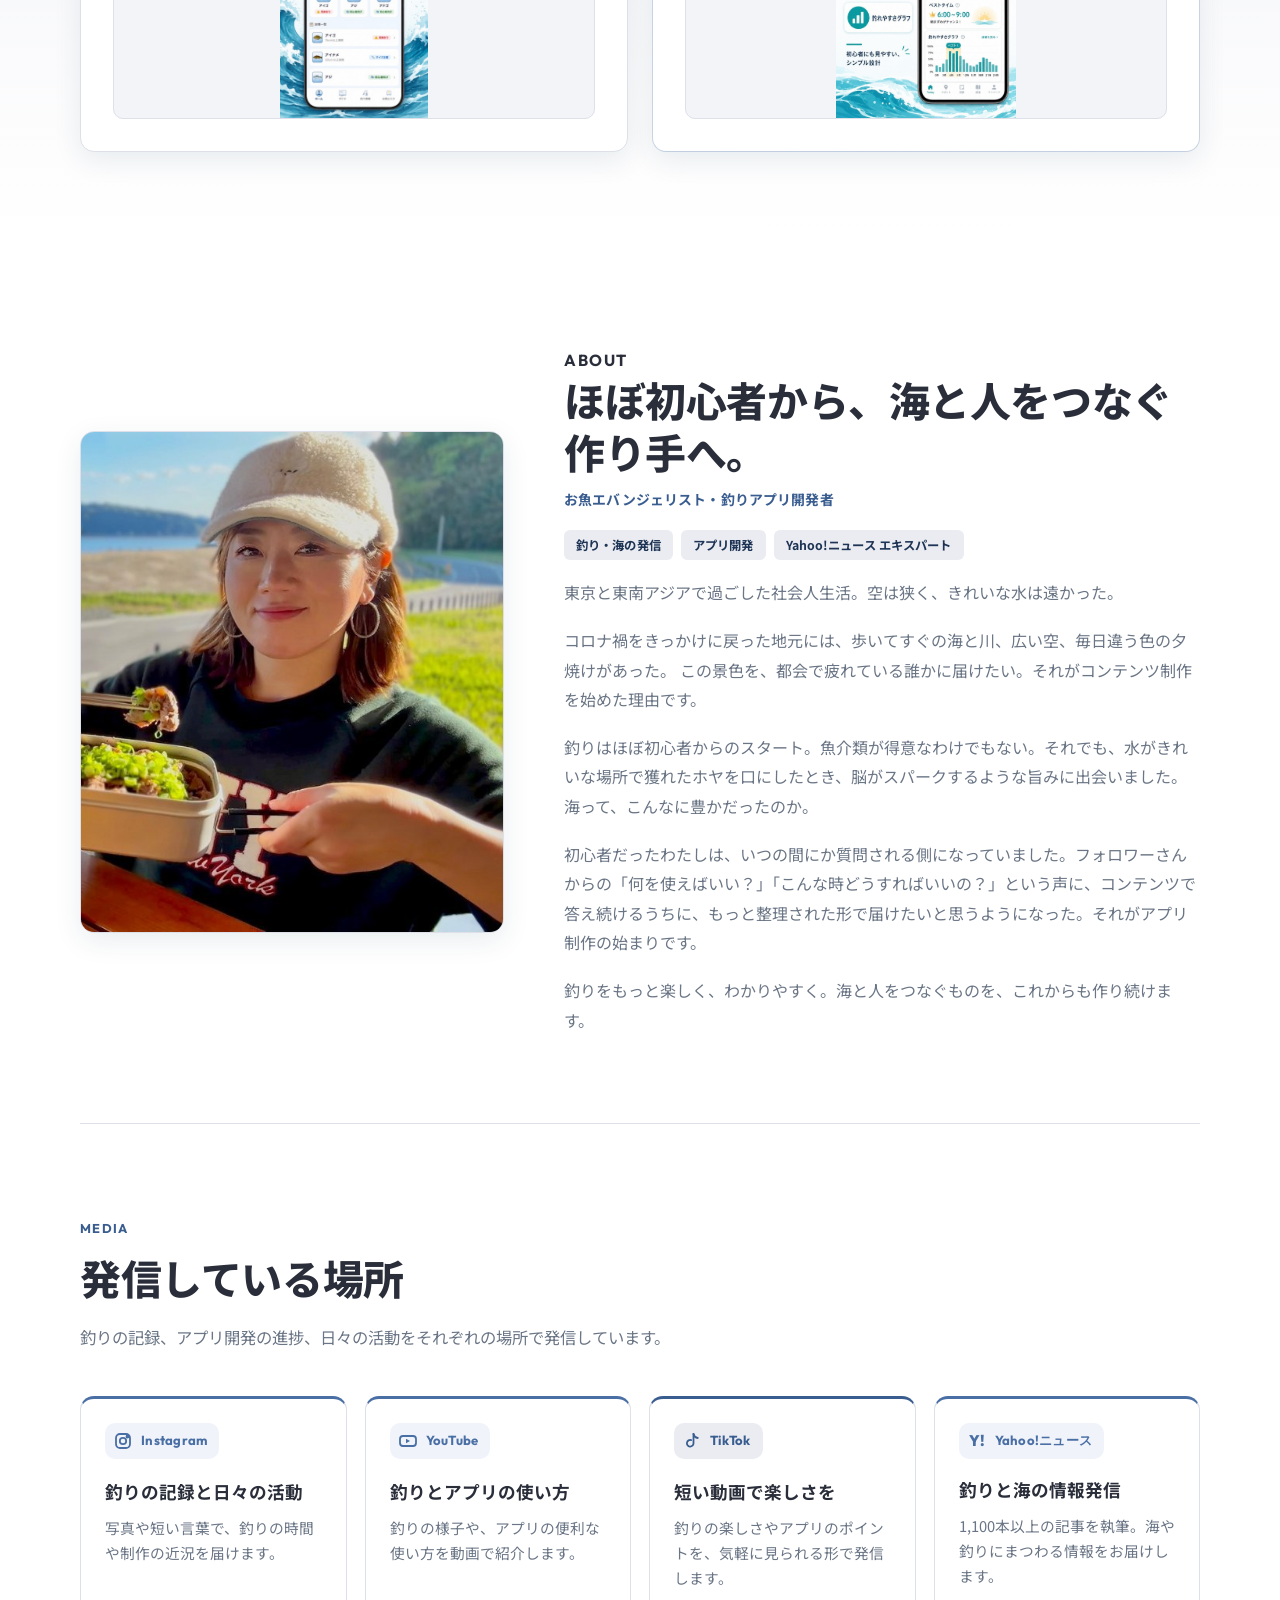
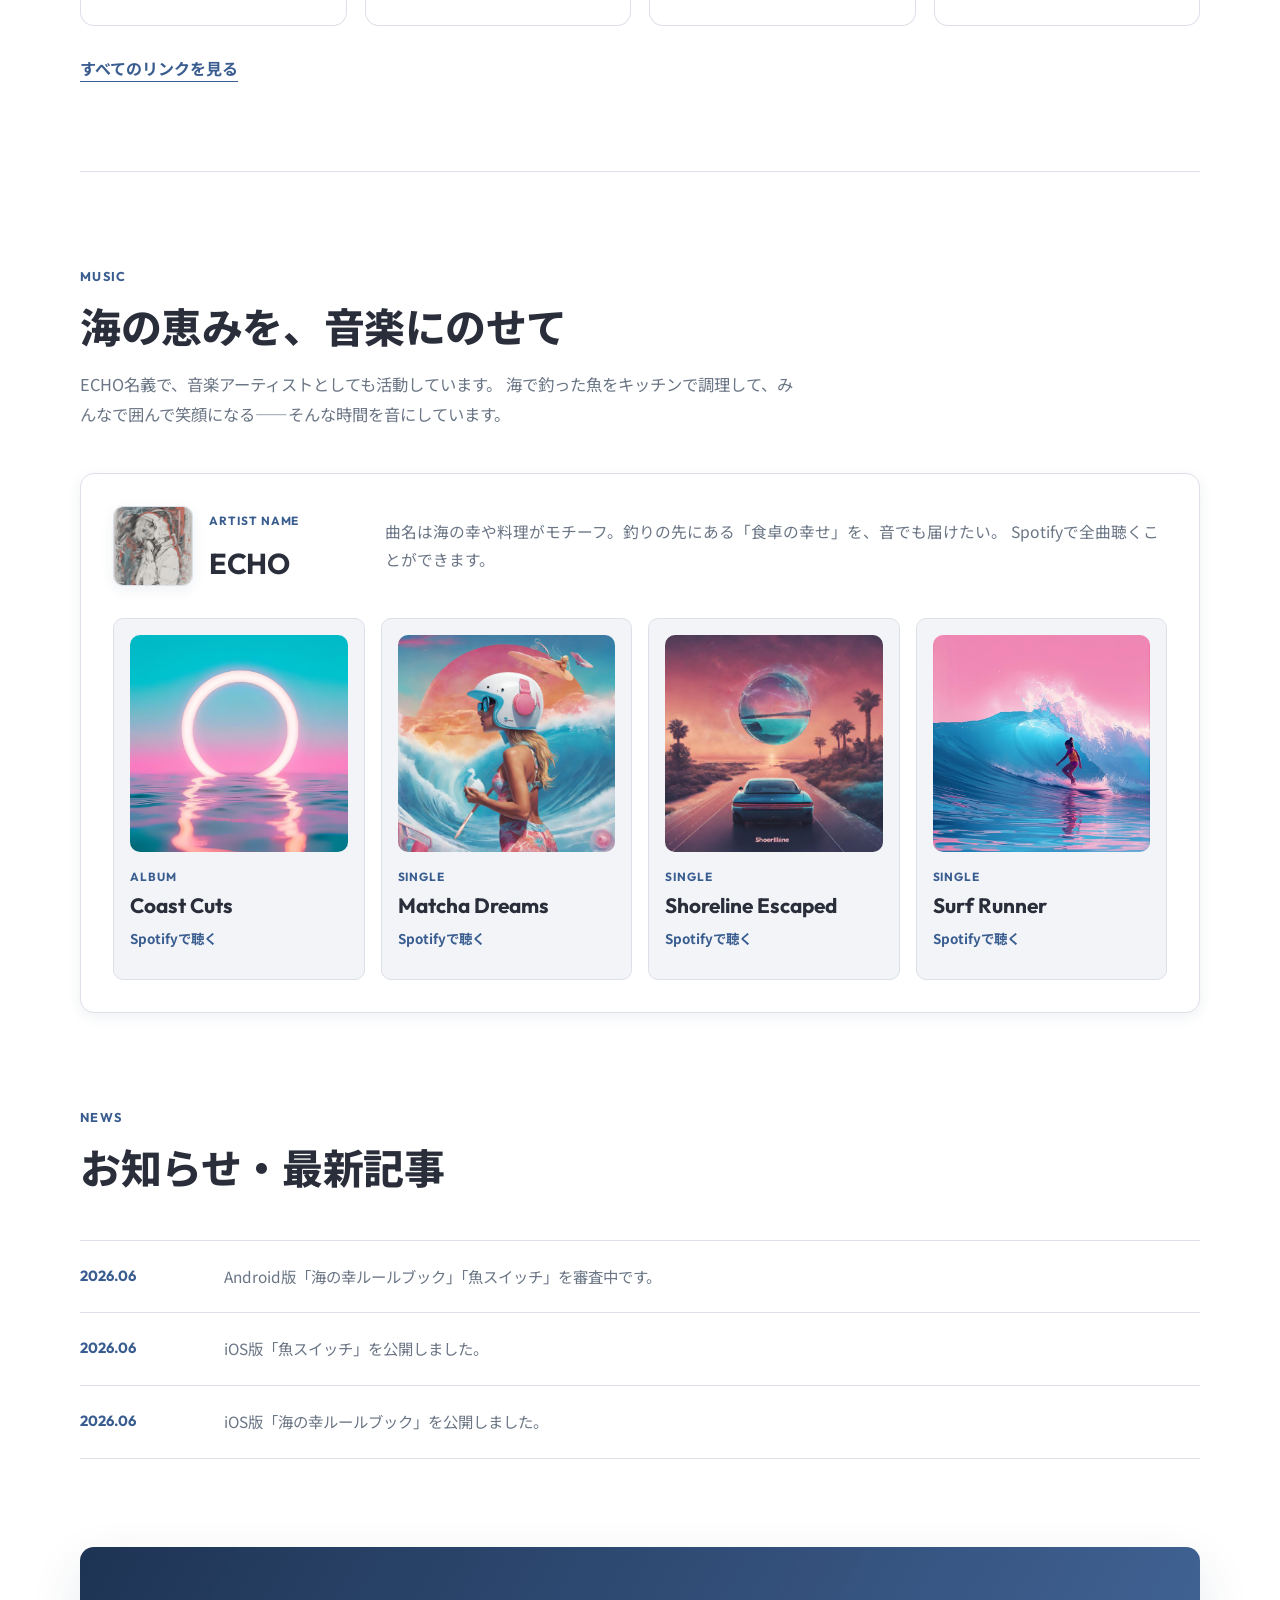
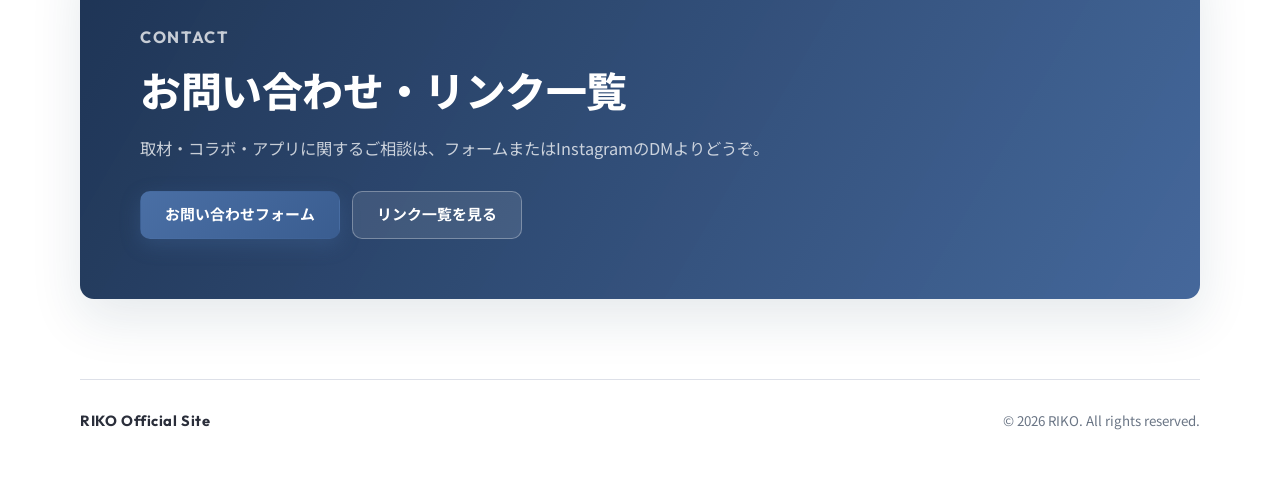
==== commit 3b7ea39a: "Rewrite hero lead: focus on ocean's untapped richness" ====
--- a/index.html
+++ b/index.html
@@ -96,7 +96,7 @@
         <div class="hero-copy">
           <p class="eyebrow">RIKO OFFICIAL SITE</p>
           <p class="hero-lead">
-            初めて海で釣った魚をさばいて、食卓に出した日。「こんなにおいしいの？」って、みんなが笑った。この感覚、わかる人に届いたらうれしい。
+            海の近くに暮らして気づいたのは、こんなにも豊かな海の魅力が、まだぜんぜん届いていないということ。
           </p>
           <h1 id="hero-title">
             釣りの<br class="mobile-break" />「わからない」を、<br />
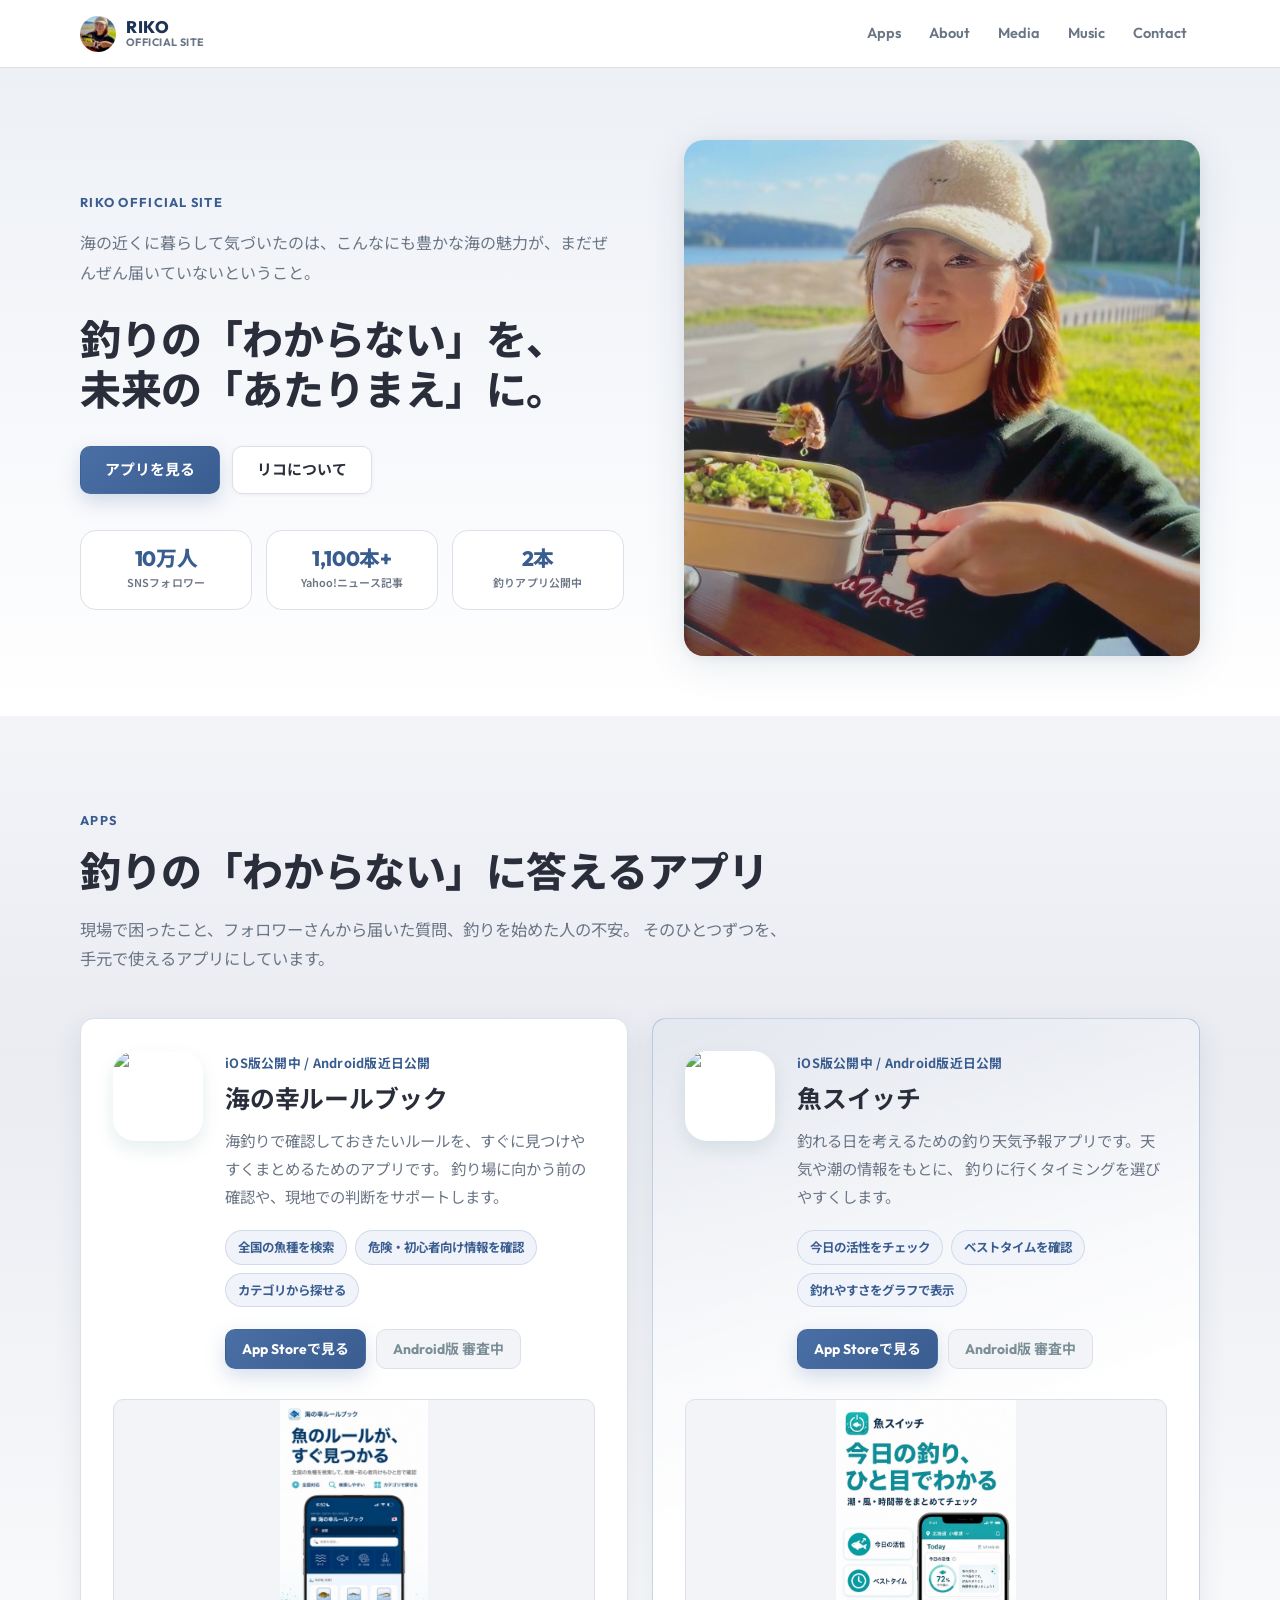
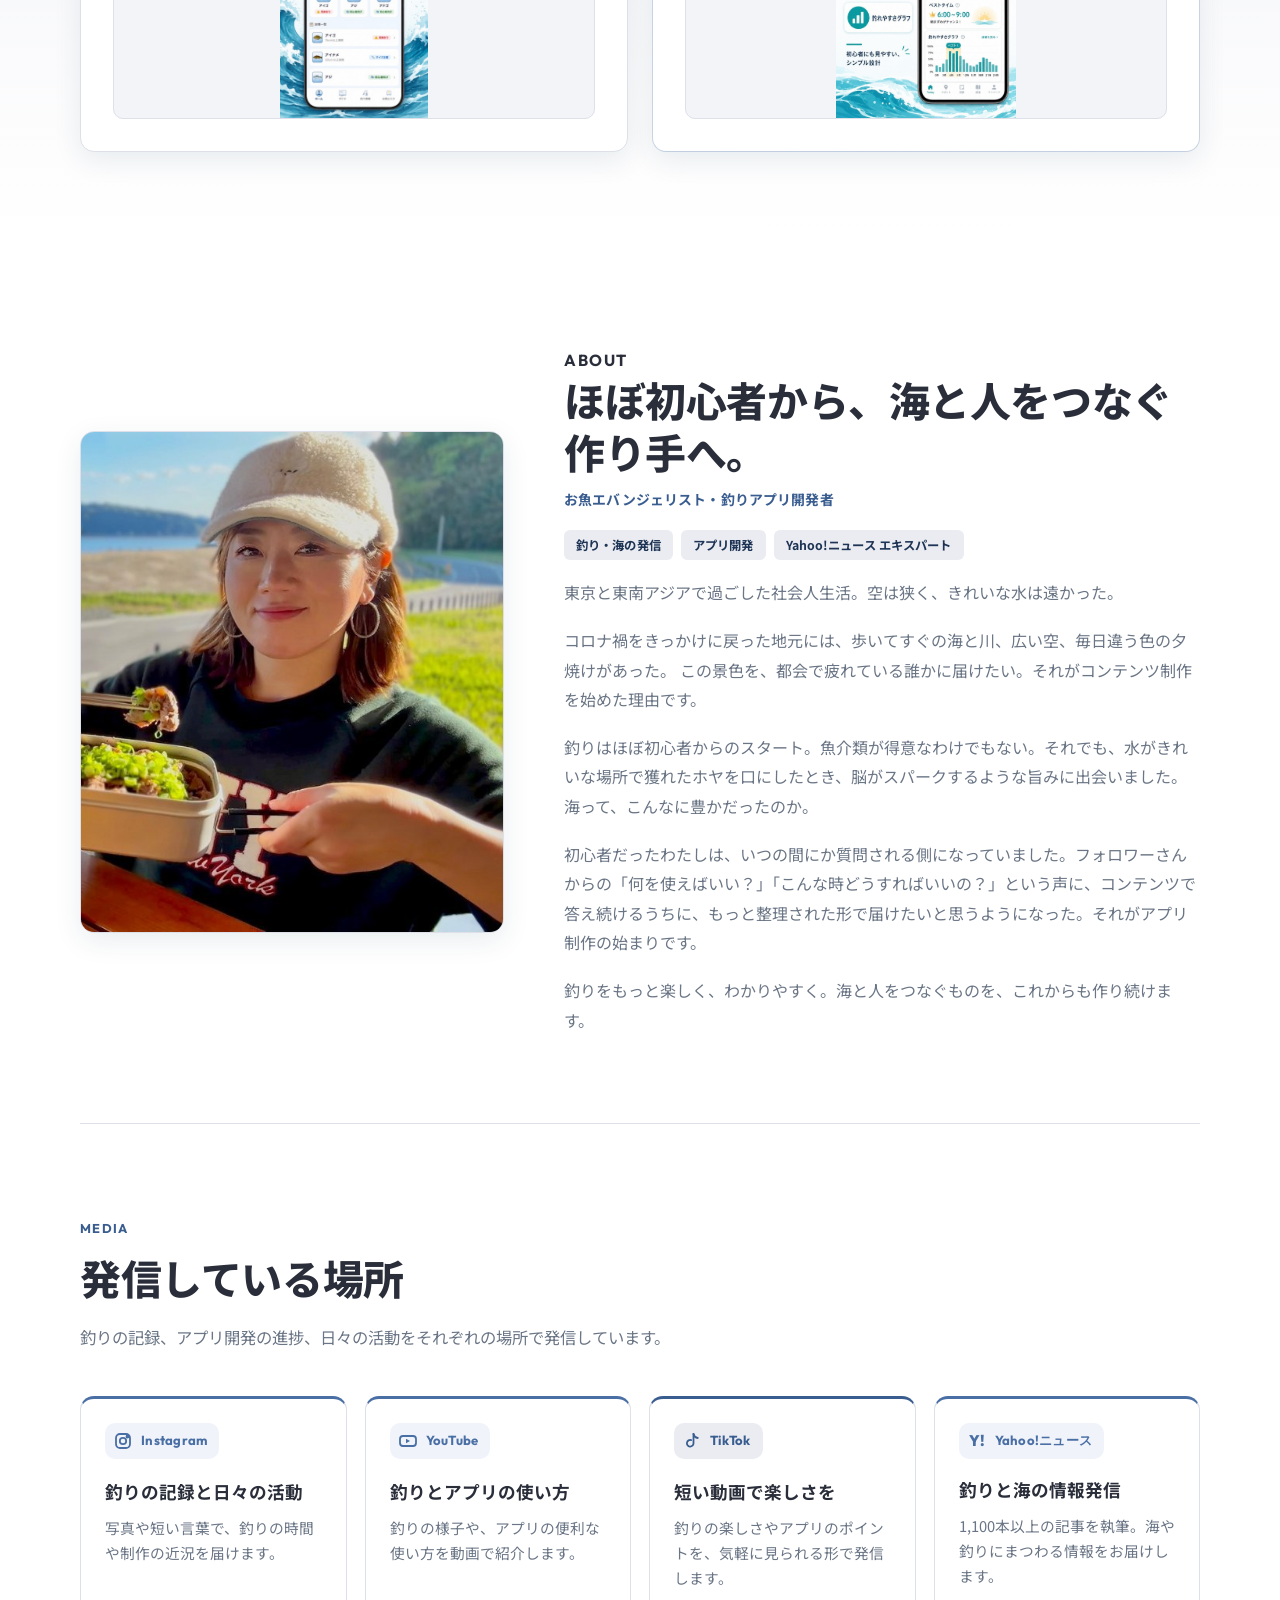
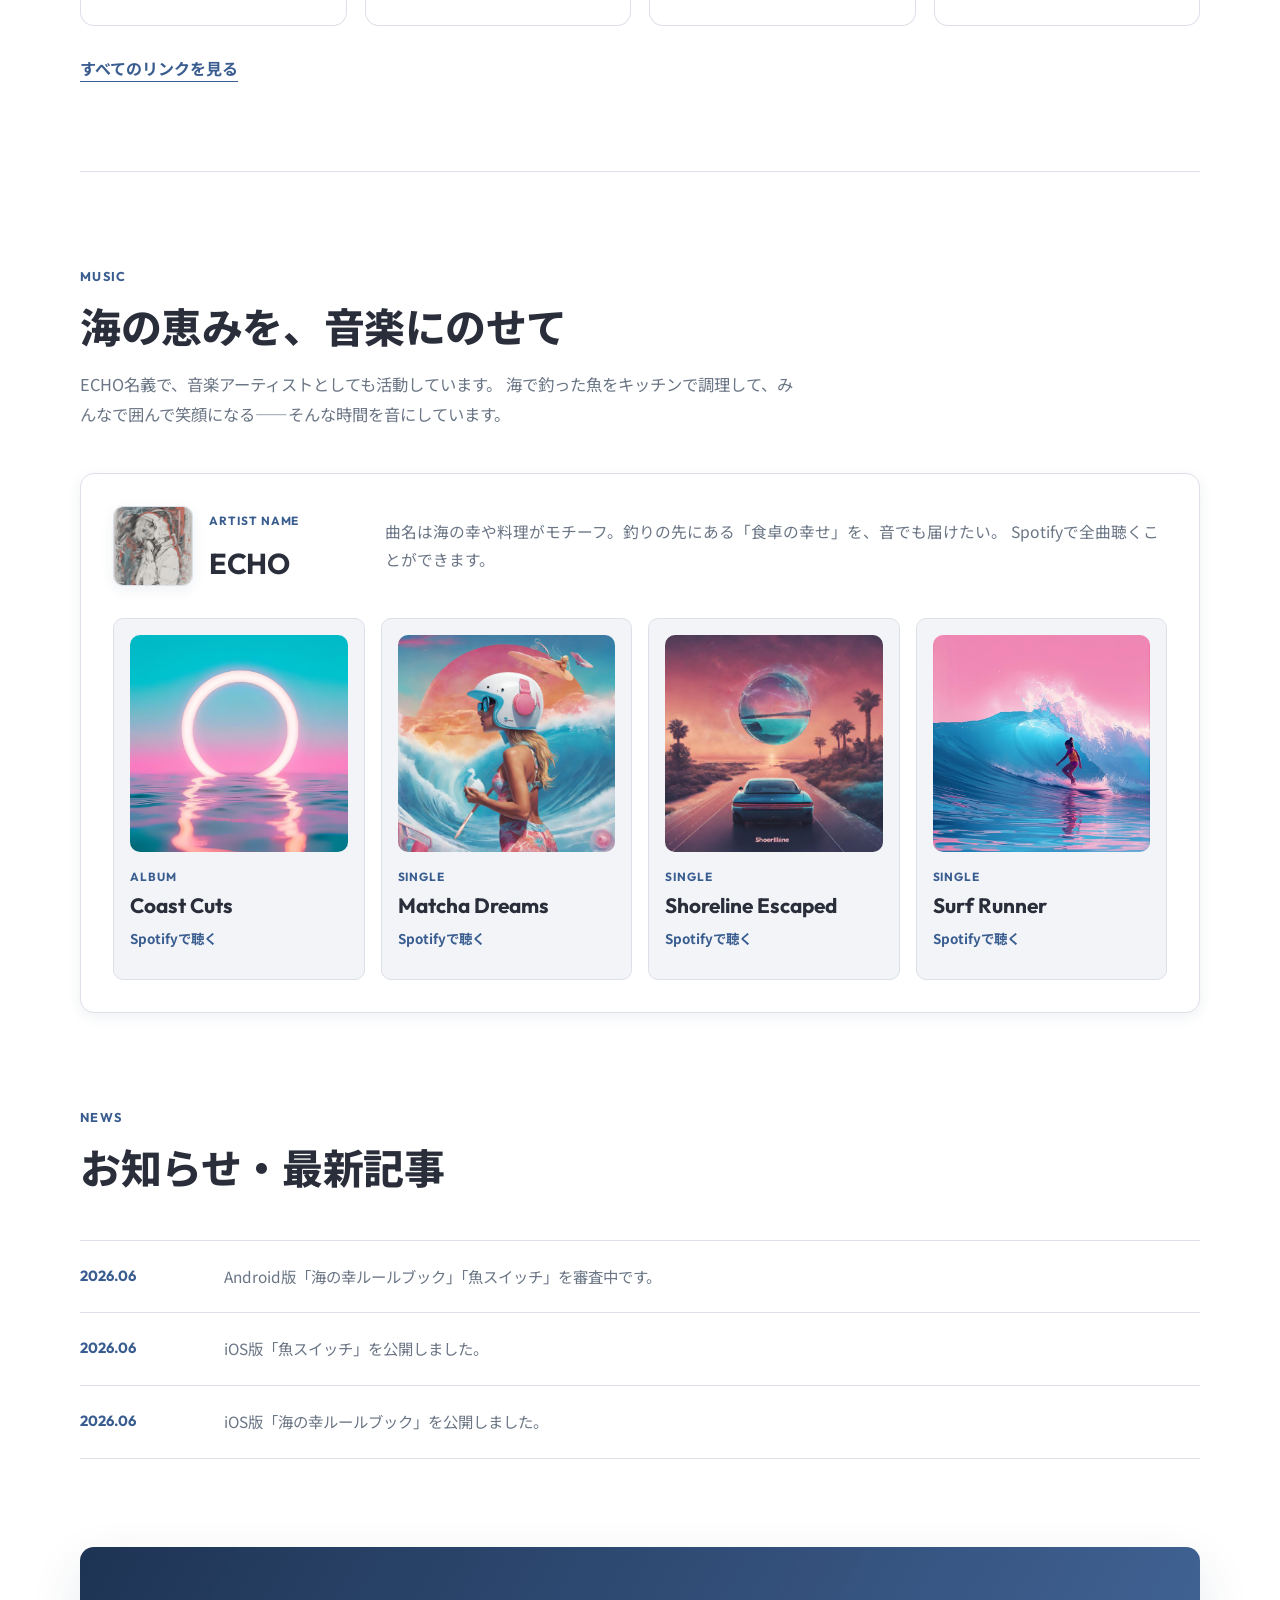
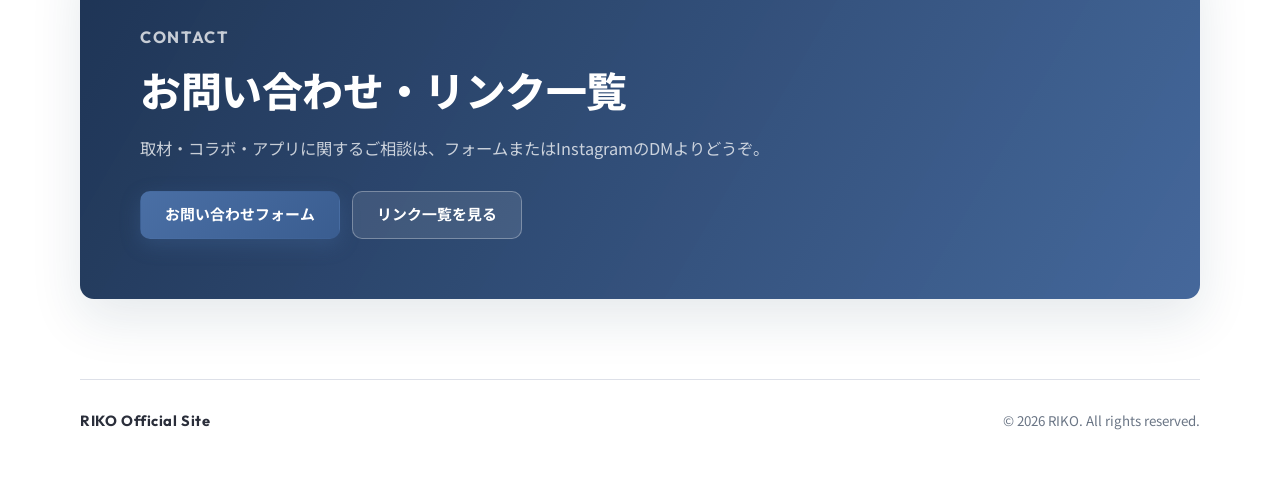
==== commit bc019ace: "Remove mobile-break from H1, rename Yahoo break to sp-break" ====
--- a/index.html
+++ b/index.html
@@ -21,7 +21,7 @@
     <meta property="og:image:width" content="1200" />
     <meta property="og:image:height" content="630" />
     <meta name="twitter:card" content="summary_large_image" />
-    <link rel="stylesheet" href="./styles.css?v=20260620q" />
+    <link rel="stylesheet" href="./styles.css?v=20260620r" />
     <style>
       .brand-mark {
         overflow: hidden;
@@ -99,8 +99,8 @@
             海の近くに暮らして気づいたのは、こんなにも豊かな海の魅力が、まだぜんぜん届いていないということ。
           </p>
           <h1 id="hero-title">
-            釣りの<br class="mobile-break" />「わからない」を、<br />
-            未来の<br class="mobile-break" />「あたりまえ」に。
+            釣りの「わからない」を、<br />
+            未来の「あたりまえ」に。
           </h1>
           <div class="hero-actions">
             <a class="button primary" href="#apps">アプリを見る</a>
@@ -113,7 +113,7 @@
             </div>
             <div>
               <strong>1,100本+</strong>
-              <span>Yahoo!ニュース<br class="mobile-break" />記事</span>
+              <span>Yahoo!ニュース<br class="sp-break" />記事</span>
             </div>
             <div>
               <strong>2本</strong>
--- a/styles.css
+++ b/styles.css
@@ -165,7 +165,7 @@
   color: var(--ink);
 }
 
-.mobile-break { display: none; }
+.sp-break { display: none; }
 
 .hero-kicker {
   margin: 0 0 18px;
@@ -616,7 +616,7 @@
   .hero-copy > .eyebrow { display: none; }
 
 
-  .mobile-break { display: inline; }
+  .sp-break { display: inline; }
   h1 { font-size: clamp(1.55rem, 7vw, 2.3rem); line-height: 1.3; overflow-wrap: anywhere; }
   .hero-lead { margin: 0 0 20px; font-size: 0.98rem; line-height: 1.85; }
   .hero-actions, .app-actions, .contact-actions { align-items: stretch; flex-direction: column; }
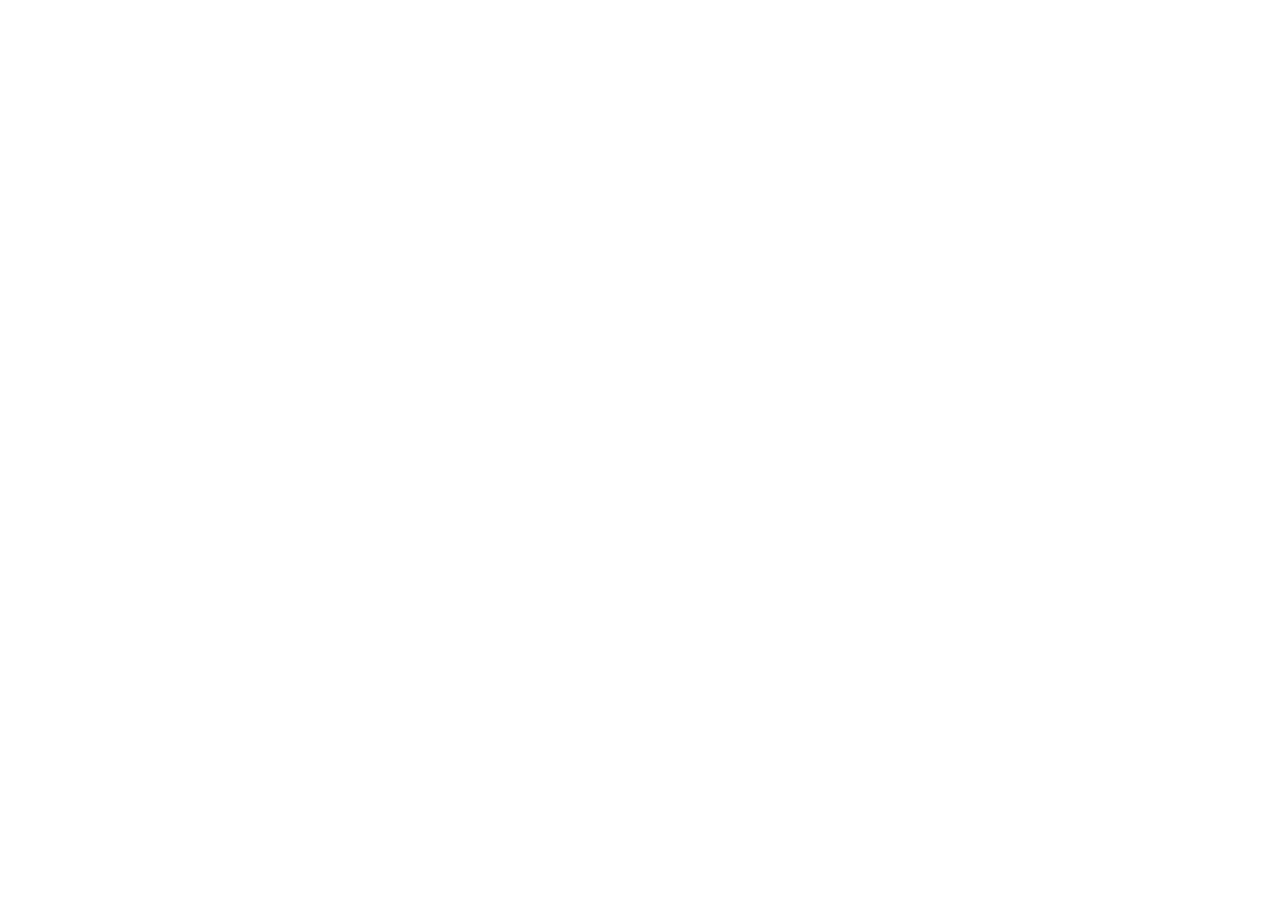
==== commit f525327a: "Redirect to riko-studio.github.io" ====
--- a/index.html
+++ b/index.html
@@ -1,459 +1,12 @@
-<!doctype html>
+<!DOCTYPE html>
 <html lang="ja">
-  <head>
-    <meta charset="utf-8" />
-    <meta name="viewport" content="width=device-width, initial-scale=1" />
-    <title>リコ｜お魚エバンジェリスト・釣りアプリ開発者（海の幸ルールブック / 魚スイッチ）</title>
-    <meta
-      name="description"
-      content="リコの公式サイト。釣りとアプリ開発を軸に、海の幸ルールブック、魚スイッチなど現在の活動と作品をまとめています。"
-    />
-    <link rel="canonical" href="https://erikokonno.github.io/" />
-    <meta property="og:title" content="リコ｜お魚エバンジェリスト・釣りアプリ開発者" />
-    <meta
-      property="og:description"
-      content="釣りの「わからない」を、未来の「あたりまえ」に。海と人をつなぐものを作り続けるリコの公式サイト。"
-    />
-    <meta property="og:type" content="website" />
-    <meta property="og:url" content="https://erikokonno.github.io/" />
-    <meta property="og:locale" content="ja_JP" />
-    <meta property="og:image" content="https://erikokonno.github.io/assets/og-cover.jpg" />
-    <meta property="og:image:width" content="1200" />
-    <meta property="og:image:height" content="630" />
-    <meta name="twitter:card" content="summary_large_image" />
-    <link rel="stylesheet" href="./styles.css?v=20260620r" />
-    <style>
-      .brand-mark {
-        overflow: hidden;
-        color: transparent;
-        background: #ffffff;
-      }
-      .brand-mark img,
-      .app-icon img,
-      .portrait-card img {
-        width: 100%;
-        height: 100%;
-        object-fit: cover;
-      }
-      .app-icon {
-        overflow: hidden;
-        background: #ffffff;
-        box-shadow: 0 8px 18px rgba(21, 87, 97, 0.1);
-      }
-      .portrait-card {
-        display: block;
-      }
-      .portrait-card img {
-        min-height: 500px;
-      }
-      .media-card-link {
-        display: block;
-        height: 100%;
-      }
-    </style>
-    <link rel="preconnect" href="https://fonts.googleapis.com" />
-    <link rel="preconnect" href="https://fonts.gstatic.com" crossorigin />
-    <link
-      href="https://fonts.googleapis.com/css2?family=Noto+Sans+JP:wght@400;500;700&family=Outfit:wght@500;600;700;800&display=swap"
-      rel="stylesheet"
-    />
-  </head>
-  <body>
-    <header class="site-header">
-      <a class="brand" href="#top" aria-label="RIKO Official Site">
-        <span class="brand-mark"><img src="./assets/riko-profile.svg" alt="" /></span>
-        <span class="brand-text">
-          <span class="brand-name">RIKO</span>
-          <span class="brand-subtitle">Official Site</span>
-        </span>
-      </a>
-      <nav class="site-nav" aria-label="メインナビゲーション">
-        <a href="#apps">Apps</a>
-        <a href="#about">About</a>
-        <a href="#media">Media</a>
-        <a href="#music">Music</a>
-        <a href="./contact.html">Contact</a>
-      </nav>
-      <details class="mobile-nav">
-        <summary aria-label="メニューを開く">
-          <span></span>
-          <span></span>
-          <span></span>
-        </summary>
-        <div class="mobile-nav-panel">
-          <a href="#apps">Apps</a>
-          <a href="#about">About</a>
-          <a href="#media">Media</a>
-          <a href="#music">Music</a>
-          <a href="./contact.html">Contact</a>
-        </div>
-      </details>
-    </header>
-
-    <main id="top">
-      <div class="hero-bg">
-      <section class="hero" aria-labelledby="hero-title">
-        <div class="hero-copy">
-          <p class="eyebrow">RIKO OFFICIAL SITE</p>
-          <p class="hero-lead">
-            海の近くに暮らして気づいたのは、こんなにも豊かな海の魅力が、まだぜんぜん届いていないということ。
-          </p>
-          <h1 id="hero-title">
-            釣りの「わからない」を、<br />
-            未来の「あたりまえ」に。
-          </h1>
-          <div class="hero-actions">
-            <a class="button primary" href="#apps">アプリを見る</a>
-            <a class="button secondary" href="#about">リコについて</a>
-          </div>
-          <div class="proof-strip" aria-label="リコの活動実績">
-            <div>
-              <strong>10万人</strong>
-              <span>SNSフォロワー</span>
-            </div>
-            <div>
-              <strong>1,100本+</strong>
-              <span>Yahoo!ニュース<br class="sp-break" />記事</span>
-            </div>
-            <div>
-              <strong>2本</strong>
-              <span>釣りアプリ公開中</span>
-            </div>
-          </div>
-        </div>
-        <div class="hero-visual" aria-label="リコのプロフィール写真">
-          <img src="./assets/riko-photo.jpg?v=20260620" alt="リコのプロフィール写真" />
-        </div>
-      </section>
-      </div>
-
-      <section class="section apps-section" id="apps" aria-labelledby="apps-title">
-        <div class="section-heading" data-animate>
-          <p class="eyebrow">Apps</p>
-          <h2 id="apps-title">釣りの「わからない」に答えるアプリ</h2>
-          <p>
-            現場で困ったこと、フォロワーさんから届いた質問、釣りを始めた人の不安。
-            そのひとつずつを、手元で使えるアプリにしています。
-          </p>
-        </div>
-        <div class="app-list">
-          <article class="app-card" data-animate data-animate-delay="1">
-            <div class="app-icon">
-              <img src="https://is1-ssl.mzstatic.com/image/thumb/Purple211/v4/40/3a/3b/403a3be0-250e-89c3-1d0c-adda2c46176a/AppIcon-0-0-1x_U007epad-0-1-85-220.png/512x512bb.jpg" alt="海の幸ルールブックのアプリアイコン" />
-            </div>
-            <div class="app-content">
-              <p class="app-status">iOS版公開中 / Android版近日公開</p>
-              <h3>海の幸ルールブック</h3>
-              <p>
-                海釣りで確認しておきたいルールを、すぐに見つけやすくまとめるためのアプリです。
-                釣り場に向かう前の確認や、現地での判断をサポートします。
-              </p>
-              <ul class="app-points" aria-label="海の幸ルールブックの特徴">
-                <li>全国の魚種を検索</li>
-                <li>危険・初心者向け情報を確認</li>
-                <li>カテゴリから探せる</li>
-              </ul>
-              <div class="app-actions">
-                <a
-                  class="button primary compact"
-                  href="https://apps.apple.com/jp/app/%E6%B5%B7%E3%81%AE%E5%B9%B8%E3%83%AB%E3%83%BC%E3%83%AB%E3%83%96%E3%83%83%E3%82%AF/id6769605786"
-                  target="_blank"
-                  rel="noreferrer"
-                >
-                  App Storeで見る
-                </a>
-                <span class="button disabled compact" aria-disabled="true">Android版 審査中</span>
-              </div>
-            </div>
-            <div class="app-screenshot">
-              <img src="./assets/screenshot-umino-rulebook.jpg?v=20260617" alt="海の幸ルールブックのスクリーンショット" />
-            </div>
-          </article>
-
-          <article class="app-card featured" data-animate data-animate-delay="2">
-            <div class="app-icon">
-              <img src="https://is1-ssl.mzstatic.com/image/thumb/Purple221/v4/52/cb/9b/52cb9ba3-8980-eab6-a7ed-bd5c56d38893/AppIcon-0-0-1x_U007ephone-0-1-85-220.png/512x512bb.jpg" alt="魚スイッチのアプリアイコン" />
-            </div>
-            <div class="app-content">
-              <p class="app-status">iOS版公開中 / Android版近日公開</p>
-              <h3>魚スイッチ</h3>
-              <p>
-                釣れる日を考えるための釣り天気予報アプリです。天気や潮の情報をもとに、
-                釣りに行くタイミングを選びやすくします。
-              </p>
-              <ul class="app-points" aria-label="魚スイッチの特徴">
-                <li>今日の活性をチェック</li>
-                <li>ベストタイムを確認</li>
-                <li>釣れやすさをグラフで表示</li>
-              </ul>
-              <div class="app-actions">
-                <a
-                  class="button primary compact"
-                  href="https://apps.apple.com/jp/app/%E9%AD%9A%E3%82%B9%E3%82%A4%E3%83%83%E3%83%81/id6776638654"
-                  target="_blank"
-                  rel="noreferrer"
-                >
-                  App Storeで見る
-                </a>
-                <span class="button disabled compact" aria-disabled="true">Android版 審査中</span>
-              </div>
-            </div>
-            <div class="app-screenshot">
-              <img src="./assets/screenshot-sakana.jpg" alt="魚スイッチのスクリーンショット" />
-            </div>
-          </article>
-        </div>
-      </section>
-
-      <section class="section about-section" id="about" aria-labelledby="about-title">
-        <div class="portrait-card" aria-label="リコのプロフィール画像" data-animate>
-          <img src="./assets/riko-photo.jpg" alt="海辺でお弁当を食べるリコ" />
-        </div>
-        <div class="about-copy" data-animate data-animate-delay="1">
-          <p class="eyebrow">About</p>
-          <h2 id="about-title">ほぼ初心者から、海と人をつなぐ作り手へ。</h2>
-          <p class="about-role">お魚エバンジェリスト・釣りアプリ開発者</p>
-          <div class="about-facts" aria-label="リコの活動概要">
-            <span>釣り・海の発信</span>
-            <span>アプリ開発</span>
-            <span>Yahoo!ニュース エキスパート</span>
-          </div>
-          <p>
-            東京と東南アジアで過ごした社会人生活。空は狭く、きれいな水は遠かった。
-          </p>
-          <p>
-            コロナ禍をきっかけに戻った地元には、歩いてすぐの海と川、広い空、毎日違う色の夕焼けがあった。
-            この景色を、都会で疲れている誰かに届けたい。それがコンテンツ制作を始めた理由です。
-          </p>
-          <p>
-            釣りはほぼ初心者からのスタート。魚介類が得意なわけでもない。それでも、水がきれいな場所で獲れたホヤを口にしたとき、脳がスパークするような旨みに出会いました。海って、こんなに豊かだったのか。
-          </p>
-          <p>
-            初心者だったわたしは、いつの間にか質問される側になっていました。フォロワーさんからの「何を使えばいい？」「こんな時どうすればいいの？」という声に、コンテンツで答え続けるうちに、もっと整理された形で届けたいと思うようになった。それがアプリ制作の始まりです。
-          </p>
-          <p>
-            釣りをもっと楽しく、わかりやすく。海と人をつなぐものを、これからも作り続けます。
-          </p>
-        </div>
-      </section>
-
-      <section class="section media-section" id="media" aria-labelledby="media-title">
-        <div class="section-heading" data-animate>
-          <p class="eyebrow">Media</p>
-          <h2 id="media-title">発信している場所</h2>
-          <p>
-            釣りの記録、アプリ開発の進捗、日々の活動をそれぞれの場所で発信しています。
-          </p>
-        </div>
-        <div class="media-grid">
-          <article class="media-card media-instagram" data-animate data-animate-delay="1">
-            <a class="media-card-link" href="https://www.instagram.com/tsuriichi_fish/" target="_blank" rel="noreferrer">
-              <span class="media-header">
-                <span class="media-brand-icon" aria-hidden="true">
-                  <svg viewBox="0 0 24 24" focusable="false">
-                    <rect x="5" y="5" width="14" height="14" rx="4"></rect>
-                    <circle cx="12" cy="12" r="3.2"></circle>
-                    <circle cx="16.5" cy="7.5" r="1"></circle>
-                  </svg>
-                </span>
-                <span class="media-label">Instagram</span>
-              </span>
-              <h3>釣りの記録と日々の活動</h3>
-              <p>写真や短い言葉で、釣りの時間や制作の近況を届けます。</p>
-            </a>
-          </article>
-          <article class="media-card media-youtube" data-animate data-animate-delay="2">
-            <a class="media-card-link" href="https://www.youtube.com/channel/UCAy8LatuOYNQ7lV4HicoQ_Q" target="_blank" rel="noreferrer">
-              <span class="media-header">
-                <span class="media-brand-icon youtube-icon" aria-hidden="true">
-                  <svg viewBox="0 0 24 24" focusable="false">
-                    <rect x="4" y="7" width="16" height="10" rx="3"></rect>
-                    <path d="M10 9.8v4.4l4-2.2z"></path>
-                  </svg>
-                </span>
-                <span class="media-label">YouTube</span>
-              </span>
-              <h3>釣りとアプリの使い方</h3>
-              <p>釣りの様子や、アプリの便利な使い方を動画で紹介します。</p>
-            </a>
-          </article>
-          <article class="media-card media-tiktok" data-animate data-animate-delay="3">
-            <a class="media-card-link" href="https://www.tiktok.com/@tsuriichi" target="_blank" rel="noreferrer">
-              <span class="media-header">
-                <span class="media-brand-icon" aria-hidden="true">
-                  <svg viewBox="0 0 24 24" focusable="false">
-                    <path d="M13.5 5v9.2a3.3 3.3 0 1 1-2.3-3.1"></path>
-                    <path d="M13.5 5c.5 2.4 2 3.7 4.3 4"></path>
-                  </svg>
-                </span>
-                <span class="media-label">TikTok</span>
-              </span>
-              <h3>短い動画で楽しさを</h3>
-              <p>釣りの楽しさやアプリのポイントを、気軽に見られる形で発信します。</p>
-            </a>
-          </article>
-          <article class="media-card media-yahoo" data-animate data-animate-delay="4">
-            <a class="media-card-link" href="https://news.yahoo.co.jp/expert/creators/riko" target="_blank" rel="noreferrer">
-              <span class="media-header">
-                <span class="media-brand-icon yahoo-icon" aria-hidden="true">Y!</span>
-                <span class="media-label">Yahoo!ニュース</span>
-              </span>
-              <h3>釣りと海の情報発信</h3>
-              <p>1,100本以上の記事を執筆。海や釣りにまつわる情報をお届けします。</p>
-            </a>
-          </article>
-        </div>
-        <div class="media-link-row">
-          <a class="text-link" href="https://lit.link/tsuriichi" target="_blank" rel="noreferrer">
-            すべてのリンクを見る
-          </a>
-        </div>
-      </section>
-
-      <section class="section music-section" id="music" aria-labelledby="music-title">
-        <div class="section-heading" data-animate>
-          <p class="eyebrow">Music</p>
-          <h2 id="music-title">海の恵みを、音楽にのせて</h2>
-          <p>
-            ECHO名義で、音楽アーティストとしても活動しています。
-            海で釣った魚をキッチンで調理して、みんなで囲んで笑顔になる——そんな時間を音にしています。
-          </p>
-        </div>
-        <div class="music-panel" data-animate>
-          <div class="music-artist">
-            <img src="./assets/echo-artist-icon.jpg?v=20260618" alt="ECHOのアーティストアイコン" />
-            <span class="music-label">Artist Name</span>
-            <h3>ECHO</h3>
-          </div>
-          <p>
-            曲名は海の幸や料理がモチーフ。釣りの先にある「食卓の幸せ」を、音でも届けたい。
-            Spotifyで全曲聴くことができます。
-          </p>
-          <div class="music-release-grid">
-            <a
-              class="album-card"
-              href="https://open.spotify.com/intl-ja/album/5NXP2yYs41GTtOT3pH9pxY"
-              target="_blank"
-              rel="noreferrer"
-            >
-              <img src="./assets/echo-coast-cuts-cover.jpg?v=20260618" alt="ECHOのアルバム Coast Cuts のカバー" />
-              <div>
-                <span class="music-label">Album</span>
-                <h4>Coast Cuts</h4>
-                <p>Spotifyで聴く</p>
-              </div>
-            </a>
-            <a
-              class="album-card"
-              href="https://open.spotify.com/intl-ja/album/5m2oPOYBpDko3sYJB3KzlP"
-              target="_blank"
-              rel="noreferrer"
-            >
-              <img src="./assets/echo-matcha-dreams-cover.jpg?v=20260618" alt="ECHOのシングル Matcha Dreams のカバー" />
-              <div>
-                <span class="music-label">Single</span>
-                <h4>Matcha Dreams</h4>
-                <p>Spotifyで聴く</p>
-              </div>
-            </a>
-            <a
-              class="album-card"
-              href="https://open.spotify.com/intl-ja/album/0Czc8skakAeax91rjOyiQM"
-              target="_blank"
-              rel="noreferrer"
-            >
-              <img src="./assets/echo-shoreline-escaped-cover.jpg?v=20260618" alt="ECHOのシングル Shoreline Escaped のカバー" />
-              <div>
-                <span class="music-label">Single</span>
-                <h4>Shoreline Escaped</h4>
-                <p>Spotifyで聴く</p>
-              </div>
-            </a>
-            <a
-              class="album-card"
-              href="https://open.spotify.com/intl-ja/album/52cJ0WSGPxiLf5hX49ZBUx"
-              target="_blank"
-              rel="noreferrer"
-            >
-              <img src="./assets/echo-surf-runner-cover.jpg?v=20260618" alt="ECHOのシングル Surf Runner のカバー" />
-              <div>
-                <span class="music-label">Single</span>
-                <h4>Surf Runner</h4>
-                <p>Spotifyで聴く</p>
-              </div>
-            </a>
-          </div>
-        </div>
-      </section>
-
-      <section class="section news-section" aria-labelledby="news-title">
-        <div class="section-heading" data-animate>
-          <p class="eyebrow">News</p>
-          <h2 id="news-title">お知らせ・最新記事</h2>
-        </div>
-        <div class="news-list" data-animate>
-          <article>
-            <time datetime="2026-06">2026.06</time>
-            <p>Android版「海の幸ルールブック」「魚スイッチ」を審査中です。</p>
-          </article>
-          <article>
-            <time datetime="2026-06">2026.06</time>
-            <p>iOS版「魚スイッチ」を公開しました。</p>
-          </article>
-          <article>
-            <time datetime="2026-06">2026.06</time>
-            <p>iOS版「海の幸ルールブック」を公開しました。</p>
-          </article>
-        </div>
-      </section>
-
-      <section class="contact-section" id="contact" aria-labelledby="contact-title" data-animate>
-        <p class="eyebrow">Contact</p>
-        <h2 id="contact-title">お問い合わせ・リンク一覧</h2>
-        <p>
-          取材・コラボ・アプリに関するご相談は、フォームまたはInstagramのDMよりどうぞ。
-        </p>
-        <div class="contact-actions">
-          <a class="button primary" href="./contact.html">
-            お問い合わせフォーム
-          </a>
-          <a class="button secondary" href="https://lit.link/tsuriichi" target="_blank" rel="noreferrer">
-            リンク一覧を見る
-          </a>
-        </div>
-      </section>
-    </main>
-
-    <footer class="site-footer">
-      <p>RIKO Official Site</p>
-      <small>&copy; 2026 RIKO. All rights reserved.</small>
-    </footer>
-
-    <script>
-      // Scroll animation — IntersectionObserver
-      (function () {
-        if (!('IntersectionObserver' in window)) return;
-        var io = new IntersectionObserver(function (entries) {
-          entries.forEach(function (entry) {
-            if (entry.isIntersecting) {
-              entry.target.classList.add('is-visible');
-              io.unobserve(entry.target);
-            }
-          });
-        }, { threshold: 0.1, rootMargin: '0px 0px -40px 0px' });
-
-        document.querySelectorAll('[data-animate]').forEach(function (el) {
-          io.observe(el);
-        });
-      })();
-
-      // Close mobile nav when link is clicked
-      document.querySelectorAll('.mobile-nav-panel a').forEach(function (link) {
-        link.addEventListener('click', function () {
-          var details = link.closest('details');
-          if (details) details.removeAttribute('open');
-        });
-      });
-    </script>
-  </body>
+<head>
+  <meta charset="UTF-8" />
+  <meta http-equiv="refresh" content="0; url=https://riko-studio.github.io/" />
+  <link rel="canonical" href="https://riko-studio.github.io/" />
+  <title>RIKO OFFICIAL SITE</title>
+</head>
+<body>
+  <p>移転しました。<a href="https://riko-studio.github.io/">riko-studio.github.io</a></p>
+</body>
 </html>
